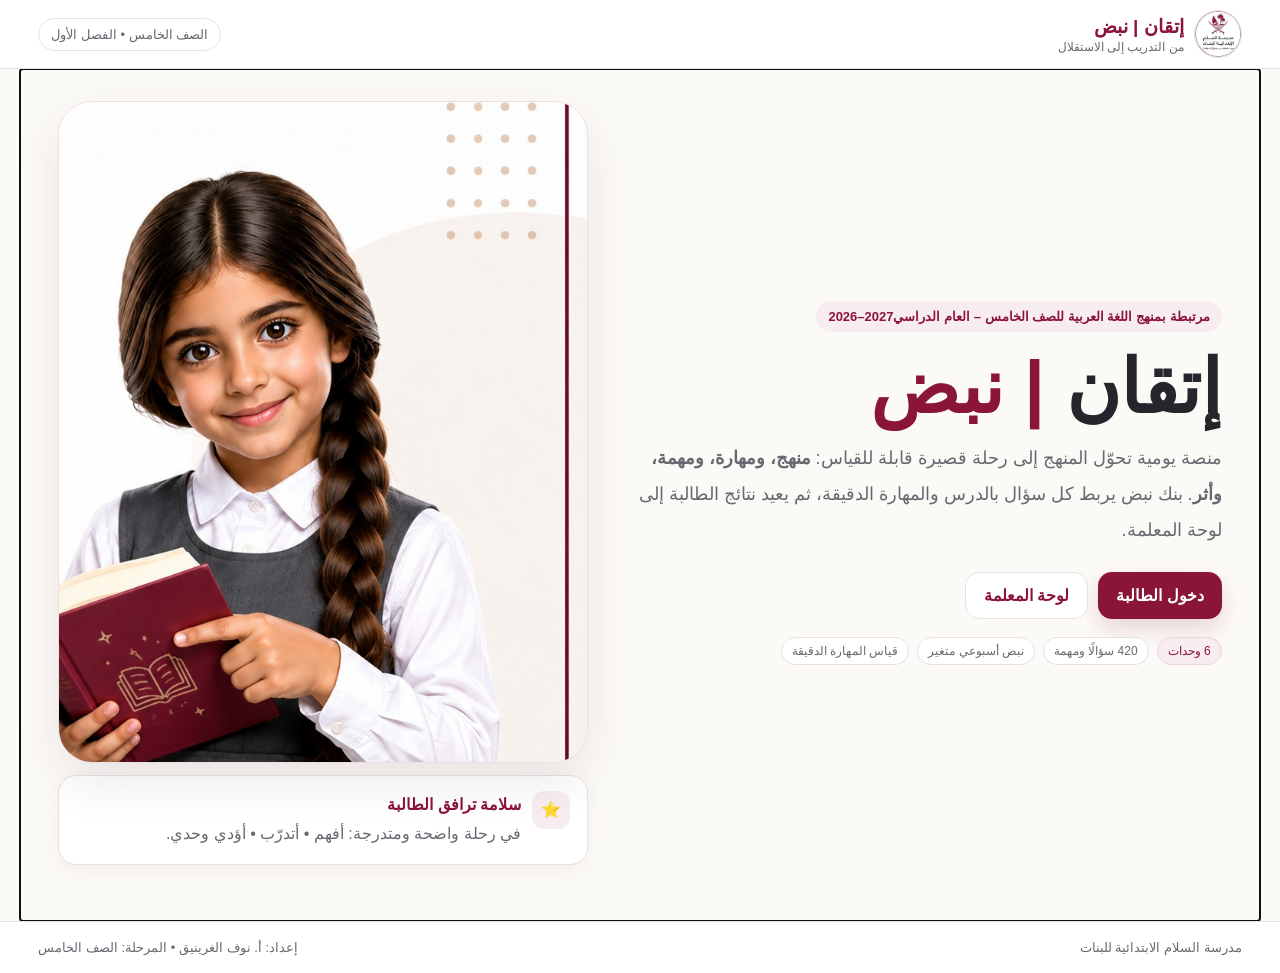
==== index.html @ 164b30f9 "Add files via upload" ====
<!doctype html>
<html lang="ar" dir="rtl">
<head>
  <meta charset="utf-8" />
  <meta name="viewport" content="width=device-width, initial-scale=1" />
  <meta name="theme-color" content="#8b1538" />
  <meta name="description" content="إتقان | نبض — منصة تفاعلية لرفع التحصيل الأكاديمي في اللغة العربية للصف الخامس" />
  <title>إتقان | نبض</title>
  <link rel="stylesheet" href="styles-v7-1.css" />
</head>
<body>
  <div class="app-shell">
    <header class="topbar">
      <button class="brand" id="brandHome" type="button" aria-label="العودة للرئيسية">
        <img src="[data-uri]" alt="شعار مدرسة السلام الابتدائية للبنات" />
        <span><strong>إتقان | نبض</strong><small>من التدريب إلى الاستقلال</small></span>
      </button>
      <div class="top-actions">
        <span class="context" id="contextPill">الصف الخامس • الفصل الأول</span>
        <button class="ghost-btn hidden" id="logoutBtn" type="button">تسجيل الخروج</button>
      </div>
    </header>

    <main id="screenRoot" tabindex="-1"></main>

    <footer class="footer">
      <span>مدرسة السلام الابتدائية للبنات</span>
      <span>إعداد: أ. نوف الغرينيق • المرحلة: الصف الخامس</span>
    </footer>
  </div>
  <div class="toast" id="toast" role="status" aria-live="polite"></div>
  <script src="supabase-v7-1.js"></script>
  <script src="app-v7-1.js"></script>
</body>
</html>
---- styles-v7-1.css ----
:root{
  --maroon:#8b1538;
  --maroon-deep:#6d102d;
  --maroon-soft:#f7edf1;
  --sand:#d9bd93;
  --sand-soft:#faf5ed;
  --cream:#fcfaf7;
  --ink:#25252b;
  --muted:#696871;
  --line:#eadfe2;
  --white:#ffffff;
  --green:#15775a;
  --green-soft:#eaf7f2;
  --amber:#9a6814;
  --amber-soft:#fff5df;
  --red:#ae3948;
  --red-soft:#fff0f2;
  --radius-lg:26px;
  --radius-md:18px;
  --radius-sm:13px;
  --shadow-sm:0 6px 20px rgba(70,34,47,.06);
  --shadow-md:0 18px 48px rgba(70,34,47,.10);
}

*{box-sizing:border-box}
html{scroll-behavior:smooth}
body{margin:0;min-width:320px;font-family:Tahoma,"Segoe UI",Arial,sans-serif;background:var(--cream);color:var(--ink)}
button,input,select,textarea{font:inherit}
button{cursor:pointer}
img{max-width:100%;display:block}
button:focus-visible,input:focus-visible,select:focus-visible,textarea:focus-visible{outline:3px solid rgba(139,21,56,.20);outline-offset:3px}
.hidden{display:none!important}
.muted{color:var(--muted)}

.app-shell{min-height:100vh;display:flex;flex-direction:column}
.topbar{position:sticky;top:0;z-index:30;background:rgba(255,255,255,.96);backdrop-filter:blur(14px);border-bottom:1px solid var(--line);display:flex;align-items:center;justify-content:space-between;gap:16px;padding:10px clamp(14px,3vw,40px)}
.brand{border:0;background:transparent;display:flex;align-items:center;gap:10px;color:var(--ink);text-align:right;padding:0;min-width:0}
.brand img{width:48px;height:48px;border-radius:50%;object-fit:cover;border:1px solid var(--line);flex:none}
.brand span{display:flex;flex-direction:column;gap:2px;min-width:0}
.brand strong{font-size:19px;color:var(--maroon);white-space:nowrap}
.brand small{color:var(--muted);font-size:12px;white-space:normal;overflow-wrap:anywhere}
.top-actions{display:flex;align-items:center;justify-content:flex-end;gap:8px;flex-wrap:wrap;min-width:0}
.context,.pill{border:1px solid var(--line);background:#fff;border-radius:999px;padding:8px 12px;color:var(--muted);font-size:13px;max-width:100%;white-space:normal;text-align:center}

main{width:min(1240px,100%);margin:0 auto;padding:32px clamp(14px,3vw,40px) 56px;flex:1;min-width:0}
.footer{border-top:1px solid var(--line);padding:18px clamp(14px,3vw,40px);display:flex;justify-content:space-between;gap:12px;flex-wrap:wrap;color:var(--muted);font-size:13px;background:#fff}

.btn,.ghost-btn{border:0;border-radius:14px;min-height:44px;padding:11px 18px;font-weight:800;transition:transform .18s ease,background .18s ease,box-shadow .18s ease;white-space:normal;line-height:1.45}
.ghost-btn{background:#f7f4f4;color:var(--maroon)}
.btn.primary{background:var(--maroon);color:#fff;box-shadow:0 10px 22px rgba(139,21,56,.16)}
.btn.primary:hover{background:var(--maroon-deep);transform:translateY(-1px)}
.btn.secondary{background:#fff;color:var(--maroon);border:1px solid var(--line)}
.btn.beige{background:var(--sand-soft);color:#634d39}
.btn.small{min-height:38px;padding:8px 12px;border-radius:11px;font-size:13px}

/* Landing */
.hero{display:grid;grid-template-columns:minmax(0,1.05fr) minmax(360px,.95fr);gap:clamp(22px,4vw,48px);align-items:center}
.hero-copy{min-width:0;padding:24px 0}
.eyebrow{display:inline-flex;max-width:100%;background:var(--maroon-soft);color:var(--maroon);padding:8px 12px;border-radius:999px;font-size:13px;font-weight:800;white-space:normal}
.hero h1{font-size:clamp(46px,6vw,74px);margin:15px 0 12px;line-height:1.1;overflow-wrap:anywhere}
.hero h1 span{color:var(--maroon)}
.hero p{font-size:clamp(16px,1.7vw,18px);line-height:2;color:var(--muted);max-width:720px;margin:0}
.hero-actions{display:flex;gap:10px;flex-wrap:wrap;margin-top:24px}
.hero-media{min-width:0;display:grid;gap:12px}
.mascot-frame{position:relative;min-width:0;background:linear-gradient(155deg,#fff 0%,#f7efe9 100%);border:1px solid var(--line);border-radius:34px;overflow:hidden;box-shadow:var(--shadow-md);aspect-ratio:4/5}
.mascot-frame img{width:100%;height:100%;object-fit:cover;object-position:center top}
.companion-card{background:#fff;border:1px solid var(--line);border-radius:18px;padding:15px 17px;display:flex;align-items:flex-start;gap:11px;box-shadow:var(--shadow-sm);line-height:1.8;color:var(--muted);min-width:0}
.companion-card .companion-icon{width:38px;height:38px;border-radius:12px;display:grid;place-items:center;background:var(--maroon-soft);flex:none}
.companion-card b{color:var(--maroon)}
.tag-row{display:flex;gap:8px;flex-wrap:wrap;min-width:0}
.tag{border:1px solid var(--line);padding:6px 10px;border-radius:999px;font-size:12px;color:var(--muted);background:#fff;white-space:normal;overflow-wrap:anywhere}
.tag.skill{background:var(--maroon-soft);color:var(--maroon);border-color:#edd4dc}

/* Cards / forms */
.login-wrap{max-width:600px;margin:34px auto}
.panel,.card{background:#fff;border:1px solid var(--line);border-radius:var(--radius-lg);padding:clamp(18px,3vw,26px);box-shadow:var(--shadow-sm);min-width:0}
.panel h2{margin:10px 0 8px;line-height:1.5;overflow-wrap:anywhere}
.panel p{color:var(--muted);line-height:1.85;overflow-wrap:anywhere}
.form-grid{display:grid;gap:14px;margin-top:20px}
.field{display:grid;gap:7px;min-width:0}
.field label{font-weight:800;font-size:14px}
.field input,.field select,.field textarea{width:100%;max-width:100%;border:1px solid var(--line);border-radius:13px;padding:12px 13px;background:#fff;color:var(--ink);font-size:16px}
.field textarea{min-height:120px;resize:vertical}
.helper{font-size:12px;color:var(--muted);line-height:1.7}

/* Shared dashboards */
.dashboard{display:grid;gap:20px;min-width:0}
.welcome{background:linear-gradient(135deg,#fff,#f8f0f2);border:1px solid var(--line);border-radius:var(--radius-lg);padding:22px 24px;display:grid;grid-template-columns:minmax(0,1fr) auto;align-items:center;gap:18px;min-width:0}
.welcome>div{min-width:0}
.welcome h1{margin:8px 0;line-height:1.35;font-size:clamp(26px,3vw,38px);overflow-wrap:anywhere}
.welcome p{margin:0;color:var(--muted);line-height:1.8;overflow-wrap:anywhere}
.welcome img{width:108px;height:108px;border-radius:22px;object-fit:cover;object-position:top;border:4px solid #fff;box-shadow:var(--shadow-sm);flex:none}
.stats{display:grid;grid-template-columns:repeat(4,minmax(0,1fr));gap:12px}
.stat{background:#fff;border:1px solid var(--line);border-radius:20px;padding:17px;min-width:0}
.stat .value{font-size:clamp(24px,3vw,30px);font-weight:900;color:var(--maroon);line-height:1.2;overflow-wrap:anywhere}
.stat .label{font-weight:800;margin-top:6px;line-height:1.5}
.stat .micro{color:var(--muted);font-size:12px;margin-top:5px;line-height:1.6}
.student-nav,.teacher-nav{display:flex;gap:8px;overflow-x:auto;overscroll-behavior-inline:contain;scroll-snap-type:x proximity;border-bottom:1px solid var(--line);padding:0 0 10px;scrollbar-width:thin}
.nav-btn{border:0;background:#fff;color:var(--muted);border-radius:12px;padding:10px 14px;font-weight:800;white-space:nowrap;scroll-snap-align:start;flex:none}
.nav-btn.active{background:var(--maroon);color:#fff}
.section-title{display:flex;align-items:flex-end;justify-content:space-between;gap:12px;flex-wrap:wrap;min-width:0}
.section-title>div{min-width:0}
.section-title h2{margin:0 0 4px;line-height:1.5;overflow-wrap:anywhere}
.section-title p{margin:0;color:var(--muted);font-size:14px;line-height:1.7;overflow-wrap:anywhere}
.section-title b{color:var(--maroon)}
.progress-track{height:10px;background:#eee8e9;border-radius:999px;overflow:hidden;min-width:0}
.progress-fill{height:100%;background:linear-gradient(90deg,var(--maroon),#b34263);border-radius:999px;transition:width .35s ease}

/* Student */
.day-strip{display:grid;grid-template-columns:repeat(5,minmax(100px,1fr));gap:8px;margin-top:10px;overflow-x:auto;padding-bottom:4px;scrollbar-width:thin}
.day-btn{border:1px solid var(--line);background:#fff;border-radius:14px;padding:11px 8px;color:var(--muted);font-weight:800;min-height:58px;white-space:nowrap}
.day-btn.active{border-color:var(--maroon);background:var(--maroon-soft);color:var(--maroon)}
.missions{display:grid;grid-template-columns:repeat(3,minmax(0,1fr));gap:14px}
.mission{background:#fff;border:1px solid var(--line);border-radius:22px;padding:18px;display:flex;flex-direction:column;gap:14px;min-width:0}
.mission.done{border-color:#bce6d6;background:linear-gradient(180deg,#fff,var(--green-soft))}
.mission-top{display:flex;align-items:center;justify-content:space-between;gap:10px;min-width:0}
.mission-icon{width:46px;height:46px;border-radius:14px;background:var(--sand-soft);display:grid;place-items:center;font-size:24px;flex:none}
.points{font-weight:900;color:var(--maroon);min-width:0;overflow-wrap:anywhere}
.mission h3{margin:0;line-height:1.5;overflow-wrap:anywhere}
.mission p{margin:6px 0 0;color:var(--muted);font-size:13px;line-height:1.7;overflow-wrap:anywhere}
.mission .btn{margin-top:auto;width:100%}
.grid-2{display:grid;grid-template-columns:repeat(2,minmax(0,1fr));gap:14px;min-width:0}
.curriculum-list{display:grid;gap:10px;min-width:0}
.curriculum-item,.curriculum-row{display:flex;align-items:center;gap:12px;padding:14px;border:1px solid var(--line);border-radius:16px;background:#fff;min-width:0}
.curriculum-item .num,.step-num{width:34px;height:34px;border-radius:50%;display:grid;place-items:center;background:var(--maroon-soft);color:var(--maroon);font-weight:900;flex:none}
.curriculum-item p,.curriculum-row p{margin:4px 0 0;color:var(--muted);font-size:12px;line-height:1.6;overflow-wrap:anywhere}
.unit-card{background:#fff;border:1px solid var(--line);border-radius:22px;padding:20px;display:grid;gap:12px;min-width:0}
.unit-card.active{border-color:#d7a9b8;box-shadow:0 10px 28px rgba(139,21,56,.07)}
.unit-head{display:flex;align-items:flex-start;justify-content:space-between;gap:12px;min-width:0}
.unit-head>div{min-width:0}.unit-head h3{margin:0;line-height:1.5;overflow-wrap:anywhere}.unit-head small{color:var(--muted)}
.component-list{display:flex;gap:7px;flex-wrap:wrap;min-width:0}
.component{font-size:12px;background:#f8f7f6;border-radius:10px;padding:7px 9px;color:#555;max-width:100%;overflow-wrap:anywhere}
.status{display:inline-flex;align-items:center;gap:5px;padding:6px 9px;border-radius:999px;font-size:12px;font-weight:800;white-space:normal;text-align:center;line-height:1.4}
.status.green{background:var(--green-soft);color:var(--green)}
.status.yellow{background:var(--amber-soft);color:var(--amber)}
.status.red{background:var(--red-soft);color:var(--red)}

/* Tasks */
.task-wrap{max-width:840px;margin:0 auto;min-width:0}
.task-card{background:#fff;border:1px solid var(--line);border-radius:26px;padding:clamp(18px,3vw,28px);box-shadow:var(--shadow-md);min-width:0}
.task-meta{display:flex;gap:8px;flex-wrap:wrap;margin-bottom:16px;min-width:0}
.passage{background:#fbf7f1;border-right:4px solid var(--sand);padding:18px;border-radius:14px;line-height:2;font-size:clamp(16px,2vw,18px);margin:16px 0;overflow-wrap:anywhere}
.task-card h2{line-height:1.7;overflow-wrap:anywhere}
.choices{display:grid;gap:10px;margin:18px 0}
.choice{border:1px solid var(--line);background:#fff;text-align:right;border-radius:14px;padding:13px 15px;min-height:48px;line-height:1.7;white-space:normal;overflow-wrap:anywhere}
.choice:hover{border-color:#cda3b0;background:#fffafb}
.choice.wrong{animation:shake .35s}
.feedback{border-radius:14px;padding:14px 16px;line-height:1.8;margin-top:12px;overflow-wrap:anywhere}
.feedback.success{background:var(--green-soft);color:#146f52}.feedback.warning{background:var(--amber-soft);color:#895c0d}.score-pop{font-weight:900;color:var(--maroon)}

/* Teacher */
.teacher-grid{display:grid;grid-template-columns:repeat(4,minmax(0,1fr));gap:12px}
.data-card{background:#fff;border:1px solid var(--line);border-radius:18px;padding:18px;min-width:0}
.data-card b{font-size:28px;color:var(--maroon);display:block;overflow-wrap:anywhere}.data-card small{color:var(--muted);line-height:1.6}
.insight-card{background:linear-gradient(135deg,#fff9f4,#fff);border:1px solid #eddfd1;border-radius:20px;padding:20px;line-height:1.9;min-width:0;overflow-wrap:anywhere}
.student-board{background:#fff;border:1px solid var(--line);border-radius:22px;min-width:0}
.student-board-head,.student-record{display:grid;grid-template-columns:minmax(130px,1.2fr) minmax(80px,.7fr) minmax(80px,.7fr) minmax(160px,1.25fr) minmax(120px,.9fr);gap:12px;align-items:center;padding:14px 16px;min-width:0}
.student-board-head{background:#faf8f7;color:var(--muted);font-size:13px;font-weight:800;border-bottom:1px solid var(--line)}
.student-record{border-bottom:1px solid #f0ebed}
.student-record:last-child{border-bottom:0}
.student-record>div{min-width:0;overflow-wrap:anywhere}
.student-name{font-weight:900;color:var(--ink)}
.mastery-cell{display:grid;grid-template-columns:minmax(80px,1fr) auto;gap:8px;align-items:center;min-width:0}
.mastery-cell b{color:var(--maroon);font-size:13px}
.skill-bars{display:grid;gap:12px;min-width:0}
.skill-row{display:grid;grid-template-columns:minmax(120px,160px) minmax(100px,1fr) 48px;gap:10px;align-items:center;min-width:0}
.skill-row strong{overflow-wrap:anywhere}
.interventions{display:grid;grid-template-columns:repeat(3,minmax(0,1fr));gap:12px}
.intervention{border:1px solid var(--line);border-radius:18px;padding:18px;min-width:0;background:#fff}
.intervention h3{margin-top:0;line-height:1.5}.intervention.red{border-color:#f2cbd1}.intervention.yellow{border-color:#f1ddb4}.intervention.green{border-color:#c9e8dd}
.names{display:flex;gap:7px;flex-wrap:wrap}.name-chip{background:#f7f4f4;border-radius:999px;padding:6px 9px;font-size:12px}

.toast{position:fixed;left:50%;bottom:24px;transform:translate(-50%,20px);opacity:0;pointer-events:none;background:#2f2630;color:#fff;padding:12px 18px;border-radius:14px;box-shadow:var(--shadow-md);transition:.2s;z-index:50;max-width:min(92vw,520px);text-align:center;line-height:1.6}
.toast.show{opacity:1;transform:translate(-50%,0)}

@keyframes shake{25%{transform:translateX(5px)}50%{transform:translateX(-5px)}75%{transform:translateX(3px)}}

@media (max-width:980px){
  .hero{grid-template-columns:1fr;gap:22px}.hero-media{max-width:620px;width:100%;margin-inline:auto}.mascot-frame{aspect-ratio:16/11}
  .stats,.teacher-grid{grid-template-columns:repeat(2,minmax(0,1fr))}
  .missions{grid-template-columns:repeat(2,minmax(0,1fr))}
  .interventions{grid-template-columns:1fr}
}

@media (max-width:720px){
  main{padding-top:22px;padding-bottom:42px}
  .topbar{align-items:flex-start}.brand img{width:42px;height:42px}.brand strong{font-size:17px}.brand small{display:none}.context{display:none}
  .welcome{grid-template-columns:1fr auto;padding:18px}.welcome img{width:82px;height:82px;border-radius:18px}.welcome h1{font-size:27px}
  .stats,.teacher-grid,.grid-2{grid-template-columns:1fr 1fr}
  .missions{grid-template-columns:1fr}
  .skill-row{grid-template-columns:1fr auto}.skill-row .progress-track{grid-column:1 / -1;grid-row:2}
  .student-board{background:transparent;border:0;border-radius:0;display:grid;gap:10px;overflow:visible}
  .student-board-head{display:none}
  .student-record{background:#fff;border:1px solid var(--line);border-radius:18px;padding:16px;grid-template-columns:1fr 1fr;gap:12px;box-shadow:var(--shadow-sm)}
  .student-record>div::before{content:attr(data-label);display:block;color:var(--muted);font-size:11px;font-weight:700;margin-bottom:4px}
  .student-record .student-name{grid-column:1 / -1;font-size:18px;padding-bottom:4px;border-bottom:1px solid #f2edef}
  .student-record .student-name::before{display:none}
  .student-record .mastery-cell{display:block}.student-record .mastery-cell .progress-track{margin-top:7px}.student-record .mastery-cell b{display:block;margin-top:6px}
}

@media (max-width:520px){
  .topbar{gap:8px;padding-inline:12px}.top-actions{gap:6px}.ghost-btn{padding:9px 11px;min-height:40px;font-size:13px}
  main{padding-inline:12px}
  .hero-copy{padding-top:8px}.hero h1{font-size:44px}.hero p{font-size:16px;line-height:1.9}.hero-actions .btn{width:100%}.mascot-frame{aspect-ratio:4/5;border-radius:26px}
  .companion-card{padding:13px 14px}
  .welcome{grid-template-columns:1fr;padding:17px}.welcome img{width:76px;height:76px;order:-1}.welcome h1{font-size:25px}
  .stats,.teacher-grid,.grid-2{grid-template-columns:1fr}.stat{padding:15px}.stat .value{font-size:26px}
  .panel{border-radius:20px}.unit-head{flex-direction:column}.unit-head .status{align-self:flex-start}
  .student-record{grid-template-columns:1fr}.student-record .student-name{grid-column:1}.student-record>div{padding-bottom:5px}
  .section-title{align-items:flex-start}.task-card{border-radius:20px}
  .day-strip{grid-template-columns:repeat(5,96px)}
}

@media (prefers-reduced-motion:reduce){html{scroll-behavior:auto}*,*::before,*::after{animation-duration:.001ms!important;animation-iteration-count:1!important;transition-duration:.001ms!important}}



/* V4 — سلامة اللغة العربية ووضوح النص */
:where(h1,h2,h3,p,span,small,strong,b,label,button,a,div,li){
  word-break:normal;
  overflow-wrap:break-word;
}
[dir="rtl"]{text-align:start;}
.hero-copy,.companion-card,.panel,.card,.welcome,.stat,.mission,.unit-card,.task-card,.data-card,.insight-card,.student-record,.intervention{height:auto;max-height:none;}
.mascot-frame{overflow:hidden;} /* يحتوي صورة فقط */
.mascot-frame img{object-fit:cover;object-position:center 8%;}
.welcome img{object-fit:cover;object-position:center 10%;}
.student-board{overflow:visible;}
@media (max-width:720px){.mascot-frame img{object-position:center 8%;}}


/* V4.2 — تثبيت عرض الأرقام المختلطة مع النص العربي */
.num-ltr{direction:ltr;unicode-bidi:isolate;display:inline-block;}
@media (max-width:420px){
  .topbar{padding-block:8px;}
  .brand strong{font-size:16px;}
  .footer{font-size:12px;line-height:1.8;}
  .eyebrow{line-height:1.7;}
}
.num-ltr{flex:none;white-space:nowrap;}


/* V5 — خريطة منهج متسلسلة وتصميم مهمة ذكي */
.unit-switcher{display:grid;grid-template-columns:repeat(6,minmax(0,1fr));gap:8px;min-width:0}.unit-switch{border:1px solid var(--line);background:#fff;border-radius:16px;padding:12px 10px;color:var(--muted);display:grid;gap:3px;min-width:0;line-height:1.5}.unit-switch b{color:inherit;overflow-wrap:anywhere}.unit-switch small{font-size:11px;color:inherit}.unit-switch.active{background:var(--maroon);color:#fff;border-color:var(--maroon)}.unit-switcher.compact .unit-switch{padding:10px 8px;font-weight:800}.curriculum-focus{background:#fff;border:1px solid var(--line);border-radius:24px;padding:clamp(18px,3vw,26px);display:grid;gap:18px;min-width:0}.curriculum-focus-head h2{margin:8px 0 4px}.curriculum-focus-head p{margin:0;color:var(--muted)}.outcome-box{background:var(--sand-soft);border:1px solid #eee1cf;border-radius:18px;padding:16px 18px;line-height:1.8;min-width:0}.outcome-box ul{margin:8px 0 0;padding-inline-start:22px}.outcome-box li{margin:4px 0}.lesson-grid{display:grid;grid-template-columns:repeat(2,minmax(0,1fr));gap:12px;min-width:0}.lesson-card{border:1px solid var(--line);border-radius:18px;padding:16px;display:flex;gap:12px;align-items:flex-start;background:#fff;min-width:0}.lesson-order{width:34px;height:34px;border-radius:50%;display:grid;place-items:center;background:var(--maroon-soft);color:var(--maroon);font-weight:900;flex:none}.lesson-copy{min-width:0}.lesson-copy h3{margin:4px 0 2px;line-height:1.5}.lesson-copy p{margin:0 0 10px;color:var(--muted);font-size:12px}.lesson-type{font-size:12px;color:var(--maroon);font-weight:800}.skill-map-list{display:grid;gap:12px}.skill-map-lesson{background:#fff;border:1px solid var(--line);border-radius:20px;padding:18px;display:grid;grid-template-columns:minmax(180px,.7fr) minmax(0,1.3fr);gap:16px;min-width:0}.skill-map-title span{color:var(--maroon);font-size:12px;font-weight:800}.skill-map-title h3{margin:5px 0;line-height:1.5}.skill-map-title small{color:var(--muted)}.skill-map-groups{display:grid;gap:10px}.skill-map-group{border-right:3px solid #ead5dc;padding-inline-start:12px}.skill-map-group b{display:block;margin-bottom:7px}.subskill-list{display:flex;gap:7px;flex-wrap:wrap}.subskill-list span{background:#f8f6f5;border:1px solid #eee7e9;border-radius:999px;padding:6px 9px;font-size:12px;color:#5f5d63}.builder-layout{display:grid;grid-template-columns:minmax(0,1.25fr) minmax(280px,.75fr);gap:16px;align-items:start}.builder-grid{display:grid;grid-template-columns:repeat(2,minmax(0,1fr));gap:12px}.guide-box{background:var(--sand-soft);border:1px solid #eee0cd;border-radius:16px;padding:14px 16px}.guide-box b{color:var(--maroon)}.guide-box p{margin:6px 0 0;color:#5d5148;line-height:1.8}.builder-summary{position:sticky;top:92px}.builder-link{display:grid;gap:9px;margin-top:12px}.builder-link>div{border-bottom:1px solid #f0eaec;padding-bottom:8px;display:grid;gap:2px}.builder-link small{color:var(--muted);font-size:11px}.builder-link b{line-height:1.5}.builder-link span{color:var(--muted);font-size:12px}.builder-link code{direction:ltr;unicode-bidi:isolate;background:#f6f3f4;border:1px solid var(--line);padding:8px 10px;border-radius:10px;overflow-wrap:anywhere;font-family:Consolas,monospace;font-size:11px}.divider{height:1px;background:var(--line);margin:18px 0}@media(max-width:980px){.unit-switcher{grid-template-columns:repeat(3,minmax(0,1fr))}.builder-layout{grid-template-columns:1fr}.builder-summary{position:static}.skill-map-lesson{grid-template-columns:1fr}.lesson-grid{grid-template-columns:1fr 1fr}}@media(max-width:720px){.unit-switcher{display:flex;overflow-x:auto;padding-bottom:4px}.unit-switch{min-width:145px;flex:none}.lesson-grid,.builder-grid{grid-template-columns:1fr}}@media(max-width:520px){.unit-switcher.compact .unit-switch{min-width:128px}.curriculum-focus{padding:16px}.skill-map-lesson{padding:15px}.builder-layout .panel{padding:16px}}


/* V6 — النشر والتوجيه وبنك نبض */
.assigned-block{display:grid;gap:12px;padding:18px;border:1px solid #e5cbd4;background:linear-gradient(135deg,#fff,#fbf3f6);border-radius:22px}
.publish-box{border:1px solid #e8d8c5;background:var(--sand-soft);border-radius:20px;padding:18px;display:grid;gap:14px}
.publish-box h3{margin:8px 0 0}.builder-actions{display:flex;gap:10px;flex-wrap:wrap}.builder-actions .btn{flex:1 1 190px}
.response-fields{display:grid;gap:12px}.bank-filters{display:grid;grid-template-columns:repeat(3,minmax(0,1fr));gap:12px;background:#fff;border:1px solid var(--line);border-radius:20px;padding:16px}
.bank-summary{color:var(--muted);font-size:13px}.bank-grid{display:grid;grid-template-columns:repeat(2,minmax(0,1fr));gap:12px}.bank-card{background:#fff;border:1px solid var(--line);border-radius:20px;padding:18px;display:grid;gap:12px;min-width:0}.bank-card h3{margin:0;line-height:1.5}.bank-card p{margin:0;color:var(--muted);line-height:1.8}.bank-card-head{display:flex;justify-content:space-between;gap:8px;flex-wrap:wrap}.bank-passage{background:#faf8f6;border-right:4px solid var(--sand);border-radius:12px;padding:12px 14px;line-height:1.9;color:#504d52}.bank-card .btn{justify-self:start}.teacher-led-note{background:var(--amber-soft);border:1px solid #ecd6a3;border-radius:14px;padding:12px 14px;color:#745015;line-height:1.8;margin-bottom:12px}
@media(max-width:860px){.bank-filters{grid-template-columns:1fr 1fr}.bank-grid{grid-template-columns:1fr}.bank-filters .field:last-child{grid-column:1/-1}}
@media(max-width:520px){.bank-filters{grid-template-columns:1fr}.bank-filters .field:last-child{grid-column:auto}.publish-box{padding:14px}.builder-actions .btn{flex-basis:100%}.assigned-block{padding:14px}}

/* V6.1 */
.bank-summary{display:flex;align-items:center;justify-content:space-between;gap:12px;flex-wrap:wrap}


/* V6.2 — بنك نبض: عرض جميع الأسئلة */
.bank-toolbar{display:grid;grid-template-columns:minmax(0,1fr) auto;gap:12px;align-items:end;margin:14px 0}
.bank-search input{min-height:48px}
.bank-filters.expanded{grid-template-columns:repeat(5,minmax(0,1fr))}
.bank-summary-actions{display:flex;gap:8px;flex-wrap:wrap}
.bank-id{direction:ltr;unicode-bidi:isolate;font-size:10px;color:#999;background:#f7f4f5;border:1px solid var(--line);padding:5px 8px;border-radius:999px}
.bank-sequence{display:flex;gap:7px;align-items:center;flex-wrap:wrap;color:var(--muted);font-size:12px;line-height:1.7}
.bank-sequence b{color:var(--maroon)}
.bank-question{background:#fff;border:1px solid #eee7e9;border-radius:14px;padding:12px 14px}
.bank-question p{margin:6px 0 0;color:#2f2d31}
.bank-details{display:grid;gap:10px;border-top:1px dashed var(--line);padding-top:12px}
.bank-answer,.bank-criterion,.bank-origin{background:#faf8f7;border-radius:12px;padding:12px 14px;line-height:1.8}
.bank-answer ol{margin:8px 0 0;padding-inline-start:24px}
.bank-answer li{margin:5px 0}
.correct-choice{font-weight:800;color:#176b55}
.answer-mark{font-size:11px;background:#e7f5ef;color:#176b55;border-radius:999px;padding:3px 7px;margin-inline-start:5px;white-space:nowrap}
.bank-actions{display:flex;gap:8px;flex-wrap:wrap}
.bank-pagination{display:flex;justify-content:center;align-items:center;gap:8px;flex-wrap:wrap;margin:18px 0 4px;padding:12px;background:#fff;border:1px solid var(--line);border-radius:18px}
.bank-pagination span{color:var(--muted);padding:0 8px}
.empty-state{background:#fff;border:1px dashed var(--line);border-radius:20px;padding:28px;text-align:center;color:var(--muted)}
.empty-state h3{color:var(--text);margin-top:0}
@media(max-width:1100px){.bank-filters.expanded{grid-template-columns:repeat(3,minmax(0,1fr))}}
@media(max-width:720px){.bank-toolbar{grid-template-columns:1fr}.bank-toolbar .btn{width:100%}.bank-filters.expanded{grid-template-columns:1fr 1fr}}
@media(max-width:520px){.bank-filters.expanded{grid-template-columns:1fr}.bank-actions .btn,.bank-summary-actions .btn{flex:1 1 100%}.bank-pagination .btn{flex:1 1 40%}}

/* V7 — نبض الأسبوع */
.week-grid{display:grid;grid-template-columns:repeat(5,minmax(0,1fr));gap:14px;margin:18px 0 26px}.week-day-card{border:1px solid #eadde1;border-radius:22px;padding:18px;background:#fff;display:flex;flex-direction:column;gap:12px;min-height:235px}.week-day-card.active{box-shadow:0 0 0 2px rgba(151,18,61,.12);border-color:#97123d}.week-day-head{display:flex;align-items:center;justify-content:space-between;gap:10px}.week-day-head span{font-weight:800;color:#97123d}.week-day-head small{background:#f6eef1;padding:6px 9px;border-radius:999px}.week-day-card h3{margin:0;font-size:1.05rem}.week-day-card p{margin:0;color:#68656d;line-height:1.7}.week-day-card .btn{margin-top:auto}.week-note{background:#fbf6ed;border:1px solid #ead9bd;border-radius:18px;padding:16px 18px;line-height:1.8}.week-note p{margin:.35rem 0 0}.week-planner-controls{margin-bottom:18px}.teacher-week .helper{display:block;line-height:1.65;color:#777}.server-badge{display:inline-flex;align-items:center;gap:6px;background:#edf8f3;color:#23735c;padding:7px 11px;border-radius:999px;font-weight:700}
@media(max-width:1100px){.week-grid{grid-template-columns:repeat(2,minmax(0,1fr))}}
@media(max-width:650px){.week-grid{grid-template-columns:1fr}.week-day-card{min-height:0}}
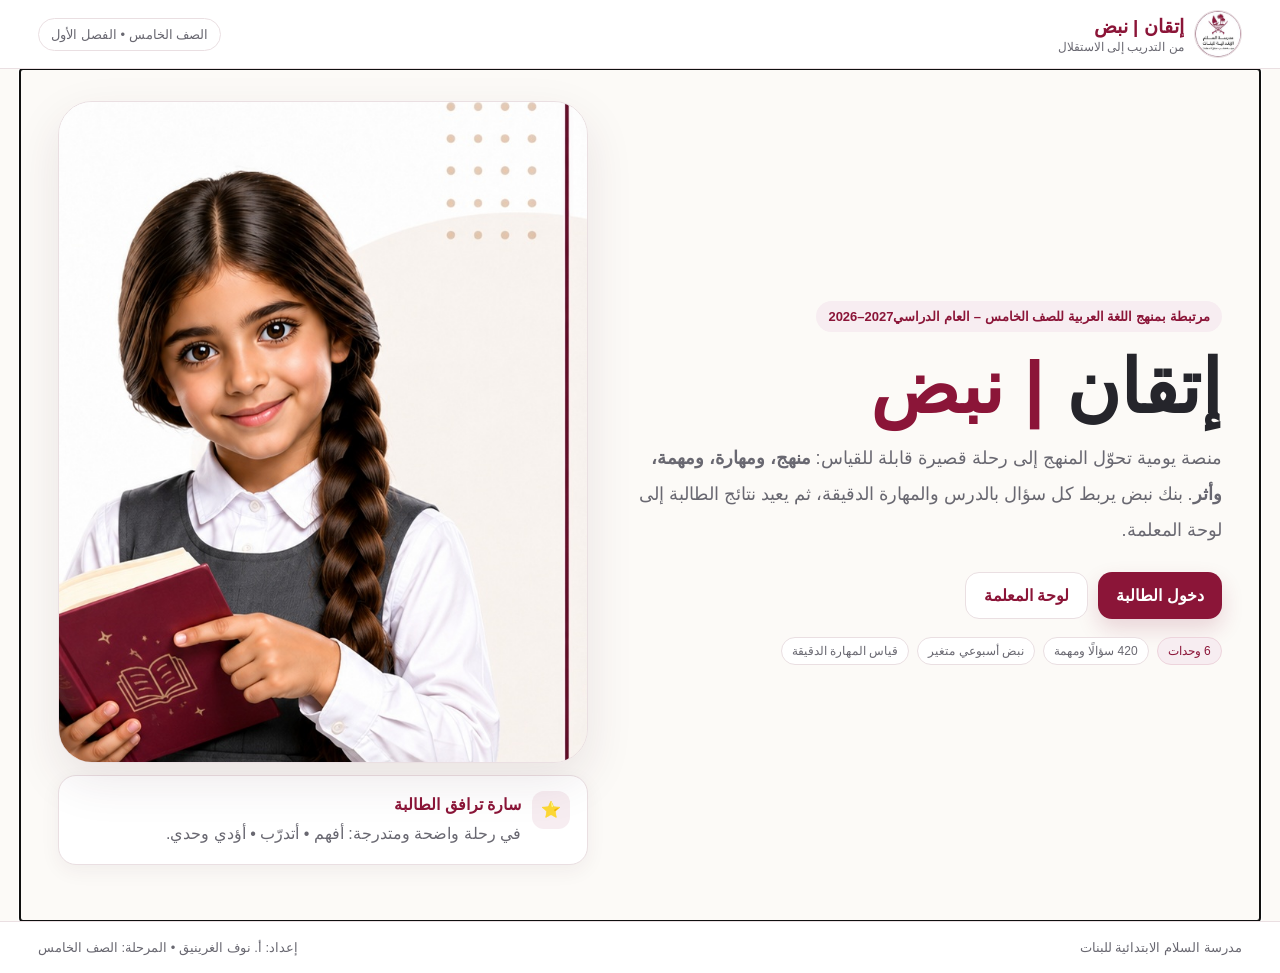
==== commit abe80f3a: "Add files via upload" ====
--- a/index.html
+++ b/index.html
@@ -6,7 +6,7 @@
   <meta name="theme-color" content="#8b1538" />
   <meta name="description" content="إتقان | نبض — منصة تفاعلية لرفع التحصيل الأكاديمي في اللغة العربية للصف الخامس" />
   <title>إتقان | نبض</title>
-  <link rel="stylesheet" href="styles-v7-1.css" />
+  <link rel="stylesheet" href="styles-v7-4.css" />
 </head>
 <body>
   <div class="app-shell">
@@ -29,7 +29,7 @@
     </footer>
   </div>
   <div class="toast" id="toast" role="status" aria-live="polite"></div>
-  <script src="supabase-v7-1.js"></script>
-  <script src="app-v7-1.js"></script>
+  <script src="supabase-v7-4.js"></script>
+  <script src="app-v7-4.js"></script>
 </body>
 </html>
--- a/styles-v7-4.css
+++ b/styles-v7-4.css
@@ -0,0 +1,296 @@
+:root{
+  --maroon:#8b1538;
+  --maroon-deep:#6d102d;
+  --maroon-soft:#f7edf1;
+  --sand:#d9bd93;
+  --sand-soft:#faf5ed;
+  --cream:#fcfaf7;
+  --ink:#25252b;
+  --muted:#696871;
+  --line:#eadfe2;
+  --white:#ffffff;
+  --green:#15775a;
+  --green-soft:#eaf7f2;
+  --amber:#9a6814;
+  --amber-soft:#fff5df;
+  --red:#ae3948;
+  --red-soft:#fff0f2;
+  --radius-lg:26px;
+  --radius-md:18px;
+  --radius-sm:13px;
+  --shadow-sm:0 6px 20px rgba(70,34,47,.06);
+  --shadow-md:0 18px 48px rgba(70,34,47,.10);
+}
+
+*{box-sizing:border-box}
+html{scroll-behavior:smooth}
+body{margin:0;min-width:320px;font-family:Tahoma,"Segoe UI",Arial,sans-serif;background:var(--cream);color:var(--ink)}
+button,input,select,textarea{font:inherit}
+button{cursor:pointer}
+img{max-width:100%;display:block}
+button:focus-visible,input:focus-visible,select:focus-visible,textarea:focus-visible{outline:3px solid rgba(139,21,56,.20);outline-offset:3px}
+.hidden{display:none!important}
+.muted{color:var(--muted)}
+
+.app-shell{min-height:100vh;display:flex;flex-direction:column}
+.topbar{position:sticky;top:0;z-index:30;background:rgba(255,255,255,.96);backdrop-filter:blur(14px);border-bottom:1px solid var(--line);display:flex;align-items:center;justify-content:space-between;gap:16px;padding:10px clamp(14px,3vw,40px)}
+.brand{border:0;background:transparent;display:flex;align-items:center;gap:10px;color:var(--ink);text-align:right;padding:0;min-width:0}
+.brand img{width:48px;height:48px;border-radius:50%;object-fit:cover;border:1px solid var(--line);flex:none}
+.brand span{display:flex;flex-direction:column;gap:2px;min-width:0}
+.brand strong{font-size:19px;color:var(--maroon);white-space:nowrap}
+.brand small{color:var(--muted);font-size:12px;white-space:normal;overflow-wrap:anywhere}
+.top-actions{display:flex;align-items:center;justify-content:flex-end;gap:8px;flex-wrap:wrap;min-width:0}
+.context,.pill{border:1px solid var(--line);background:#fff;border-radius:999px;padding:8px 12px;color:var(--muted);font-size:13px;max-width:100%;white-space:normal;text-align:center}
+
+main{width:min(1240px,100%);margin:0 auto;padding:32px clamp(14px,3vw,40px) 56px;flex:1;min-width:0}
+.footer{border-top:1px solid var(--line);padding:18px clamp(14px,3vw,40px);display:flex;justify-content:space-between;gap:12px;flex-wrap:wrap;color:var(--muted);font-size:13px;background:#fff}
+
+.btn,.ghost-btn{border:0;border-radius:14px;min-height:44px;padding:11px 18px;font-weight:800;transition:transform .18s ease,background .18s ease,box-shadow .18s ease;white-space:normal;line-height:1.45}
+.ghost-btn{background:#f7f4f4;color:var(--maroon)}
+.btn.primary{background:var(--maroon);color:#fff;box-shadow:0 10px 22px rgba(139,21,56,.16)}
+.btn.primary:hover{background:var(--maroon-deep);transform:translateY(-1px)}
+.btn.secondary{background:#fff;color:var(--maroon);border:1px solid var(--line)}
+.btn.beige{background:var(--sand-soft);color:#634d39}
+.btn.small{min-height:38px;padding:8px 12px;border-radius:11px;font-size:13px}
+
+/* Landing */
+.hero{display:grid;grid-template-columns:minmax(0,1.05fr) minmax(360px,.95fr);gap:clamp(22px,4vw,48px);align-items:center}
+.hero-copy{min-width:0;padding:24px 0}
+.eyebrow{display:inline-flex;max-width:100%;background:var(--maroon-soft);color:var(--maroon);padding:8px 12px;border-radius:999px;font-size:13px;font-weight:800;white-space:normal}
+.hero h1{font-size:clamp(46px,6vw,74px);margin:15px 0 12px;line-height:1.1;overflow-wrap:anywhere}
+.hero h1 span{color:var(--maroon)}
+.hero p{font-size:clamp(16px,1.7vw,18px);line-height:2;color:var(--muted);max-width:720px;margin:0}
+.hero-actions{display:flex;gap:10px;flex-wrap:wrap;margin-top:24px}
+.hero-media{min-width:0;display:grid;gap:12px}
+.mascot-frame{position:relative;min-width:0;background:linear-gradient(155deg,#fff 0%,#f7efe9 100%);border:1px solid var(--line);border-radius:34px;overflow:hidden;box-shadow:var(--shadow-md);aspect-ratio:4/5}
+.mascot-frame img{width:100%;height:100%;object-fit:cover;object-position:center top}
+.companion-card{background:#fff;border:1px solid var(--line);border-radius:18px;padding:15px 17px;display:flex;align-items:flex-start;gap:11px;box-shadow:var(--shadow-sm);line-height:1.8;color:var(--muted);min-width:0}
+.companion-card .companion-icon{width:38px;height:38px;border-radius:12px;display:grid;place-items:center;background:var(--maroon-soft);flex:none}
+.companion-card b{color:var(--maroon)}
+.tag-row{display:flex;gap:8px;flex-wrap:wrap;min-width:0}
+.tag{border:1px solid var(--line);padding:6px 10px;border-radius:999px;font-size:12px;color:var(--muted);background:#fff;white-space:normal;overflow-wrap:anywhere}
+.tag.skill{background:var(--maroon-soft);color:var(--maroon);border-color:#edd4dc}
+
+/* Cards / forms */
+.login-wrap{max-width:600px;margin:34px auto}
+.panel,.card{background:#fff;border:1px solid var(--line);border-radius:var(--radius-lg);padding:clamp(18px,3vw,26px);box-shadow:var(--shadow-sm);min-width:0}
+.panel h2{margin:10px 0 8px;line-height:1.5;overflow-wrap:anywhere}
+.panel p{color:var(--muted);line-height:1.85;overflow-wrap:anywhere}
+.form-grid{display:grid;gap:14px;margin-top:20px}
+.field{display:grid;gap:7px;min-width:0}
+.field label{font-weight:800;font-size:14px}
+.field input,.field select,.field textarea{width:100%;max-width:100%;border:1px solid var(--line);border-radius:13px;padding:12px 13px;background:#fff;color:var(--ink);font-size:16px}
+.field textarea{min-height:120px;resize:vertical}
+.helper{font-size:12px;color:var(--muted);line-height:1.7}
+
+/* Shared dashboards */
+.dashboard{display:grid;gap:20px;min-width:0}
+.welcome{background:linear-gradient(135deg,#fff,#f8f0f2);border:1px solid var(--line);border-radius:var(--radius-lg);padding:22px 24px;display:grid;grid-template-columns:minmax(0,1fr) auto;align-items:center;gap:18px;min-width:0}
+.welcome>div{min-width:0}
+.welcome h1{margin:8px 0;line-height:1.35;font-size:clamp(26px,3vw,38px);overflow-wrap:anywhere}
+.welcome p{margin:0;color:var(--muted);line-height:1.8;overflow-wrap:anywhere}
+.welcome img{width:108px;height:108px;border-radius:22px;object-fit:cover;object-position:top;border:4px solid #fff;box-shadow:var(--shadow-sm);flex:none}
+.stats{display:grid;grid-template-columns:repeat(4,minmax(0,1fr));gap:12px}
+.stat{background:#fff;border:1px solid var(--line);border-radius:20px;padding:17px;min-width:0}
+.stat .value{font-size:clamp(24px,3vw,30px);font-weight:900;color:var(--maroon);line-height:1.2;overflow-wrap:anywhere}
+.stat .label{font-weight:800;margin-top:6px;line-height:1.5}
+.stat .micro{color:var(--muted);font-size:12px;margin-top:5px;line-height:1.6}
+.student-nav,.teacher-nav{display:flex;gap:8px;overflow-x:auto;overscroll-behavior-inline:contain;scroll-snap-type:x proximity;border-bottom:1px solid var(--line);padding:0 0 10px;scrollbar-width:thin}
+.nav-btn{border:0;background:#fff;color:var(--muted);border-radius:12px;padding:10px 14px;font-weight:800;white-space:nowrap;scroll-snap-align:start;flex:none}
+.nav-btn.active{background:var(--maroon);color:#fff}
+.section-title{display:flex;align-items:flex-end;justify-content:space-between;gap:12px;flex-wrap:wrap;min-width:0}
+.section-title>div{min-width:0}
+.section-title h2{margin:0 0 4px;line-height:1.5;overflow-wrap:anywhere}
+.section-title p{margin:0;color:var(--muted);font-size:14px;line-height:1.7;overflow-wrap:anywhere}
+.section-title b{color:var(--maroon)}
+.progress-track{height:10px;background:#eee8e9;border-radius:999px;overflow:hidden;min-width:0}
+.progress-fill{height:100%;background:linear-gradient(90deg,var(--maroon),#b34263);border-radius:999px;transition:width .35s ease}
+
+/* Student */
+.day-strip{display:grid;grid-template-columns:repeat(5,minmax(100px,1fr));gap:8px;margin-top:10px;overflow-x:auto;padding-bottom:4px;scrollbar-width:thin}
+.day-btn{border:1px solid var(--line);background:#fff;border-radius:14px;padding:11px 8px;color:var(--muted);font-weight:800;min-height:58px;white-space:nowrap}
+.day-btn.active{border-color:var(--maroon);background:var(--maroon-soft);color:var(--maroon)}
+.missions{display:grid;grid-template-columns:repeat(3,minmax(0,1fr));gap:14px}
+.mission{background:#fff;border:1px solid var(--line);border-radius:22px;padding:18px;display:flex;flex-direction:column;gap:14px;min-width:0}
+.mission.done{border-color:#bce6d6;background:linear-gradient(180deg,#fff,var(--green-soft))}
+.mission-top{display:flex;align-items:center;justify-content:space-between;gap:10px;min-width:0}
+.mission-icon{width:46px;height:46px;border-radius:14px;background:var(--sand-soft);display:grid;place-items:center;font-size:24px;flex:none}
+.points{font-weight:900;color:var(--maroon);min-width:0;overflow-wrap:anywhere}
+.mission h3{margin:0;line-height:1.5;overflow-wrap:anywhere}
+.mission p{margin:6px 0 0;color:var(--muted);font-size:13px;line-height:1.7;overflow-wrap:anywhere}
+.mission .btn{margin-top:auto;width:100%}
+.grid-2{display:grid;grid-template-columns:repeat(2,minmax(0,1fr));gap:14px;min-width:0}
+.curriculum-list{display:grid;gap:10px;min-width:0}
+.curriculum-item,.curriculum-row{display:flex;align-items:center;gap:12px;padding:14px;border:1px solid var(--line);border-radius:16px;background:#fff;min-width:0}
+.curriculum-item .num,.step-num{width:34px;height:34px;border-radius:50%;display:grid;place-items:center;background:var(--maroon-soft);color:var(--maroon);font-weight:900;flex:none}
+.curriculum-item p,.curriculum-row p{margin:4px 0 0;color:var(--muted);font-size:12px;line-height:1.6;overflow-wrap:anywhere}
+.unit-card{background:#fff;border:1px solid var(--line);border-radius:22px;padding:20px;display:grid;gap:12px;min-width:0}
+.unit-card.active{border-color:#d7a9b8;box-shadow:0 10px 28px rgba(139,21,56,.07)}
+.unit-head{display:flex;align-items:flex-start;justify-content:space-between;gap:12px;min-width:0}
+.unit-head>div{min-width:0}.unit-head h3{margin:0;line-height:1.5;overflow-wrap:anywhere}.unit-head small{color:var(--muted)}
+.component-list{display:flex;gap:7px;flex-wrap:wrap;min-width:0}
+.component{font-size:12px;background:#f8f7f6;border-radius:10px;padding:7px 9px;color:#555;max-width:100%;overflow-wrap:anywhere}
+.status{display:inline-flex;align-items:center;gap:5px;padding:6px 9px;border-radius:999px;font-size:12px;font-weight:800;white-space:normal;text-align:center;line-height:1.4}
+.status.green{background:var(--green-soft);color:var(--green)}
+.status.yellow{background:var(--amber-soft);color:var(--amber)}
+.status.red{background:var(--red-soft);color:var(--red)}
+
+/* Tasks */
+.task-wrap{max-width:840px;margin:0 auto;min-width:0}
+.task-card{background:#fff;border:1px solid var(--line);border-radius:26px;padding:clamp(18px,3vw,28px);box-shadow:var(--shadow-md);min-width:0}
+.task-meta{display:flex;gap:8px;flex-wrap:wrap;margin-bottom:16px;min-width:0}
+.passage{background:#fbf7f1;border-right:4px solid var(--sand);padding:18px;border-radius:14px;line-height:2;font-size:clamp(16px,2vw,18px);margin:16px 0;overflow-wrap:anywhere}
+.task-card h2{line-height:1.7;overflow-wrap:anywhere}
+.choices{display:grid;gap:10px;margin:18px 0}
+.choice{border:1px solid var(--line);background:#fff;text-align:right;border-radius:14px;padding:13px 15px;min-height:48px;line-height:1.7;white-space:normal;overflow-wrap:anywhere}
+.choice:hover{border-color:#cda3b0;background:#fffafb}
+.choice.wrong{animation:shake .35s}
+.feedback{border-radius:14px;padding:14px 16px;line-height:1.8;margin-top:12px;overflow-wrap:anywhere}
+.feedback.success{background:var(--green-soft);color:#146f52}.feedback.warning{background:var(--amber-soft);color:#895c0d}.score-pop{font-weight:900;color:var(--maroon)}
+
+/* Teacher */
+.teacher-grid{display:grid;grid-template-columns:repeat(4,minmax(0,1fr));gap:12px}
+.data-card{background:#fff;border:1px solid var(--line);border-radius:18px;padding:18px;min-width:0}
+.data-card b{font-size:28px;color:var(--maroon);display:block;overflow-wrap:anywhere}.data-card small{color:var(--muted);line-height:1.6}
+.insight-card{background:linear-gradient(135deg,#fff9f4,#fff);border:1px solid #eddfd1;border-radius:20px;padding:20px;line-height:1.9;min-width:0;overflow-wrap:anywhere}
+.student-board{background:#fff;border:1px solid var(--line);border-radius:22px;min-width:0}
+.student-board-head,.student-record{display:grid;grid-template-columns:minmax(130px,1.2fr) minmax(80px,.7fr) minmax(80px,.7fr) minmax(160px,1.25fr) minmax(120px,.9fr);gap:12px;align-items:center;padding:14px 16px;min-width:0}
+.student-board-head{background:#faf8f7;color:var(--muted);font-size:13px;font-weight:800;border-bottom:1px solid var(--line)}
+.student-record{border-bottom:1px solid #f0ebed}
+.student-record:last-child{border-bottom:0}
+.student-record>div{min-width:0;overflow-wrap:anywhere}
+.student-name{font-weight:900;color:var(--ink)}
+.mastery-cell{display:grid;grid-template-columns:minmax(80px,1fr) auto;gap:8px;align-items:center;min-width:0}
+.mastery-cell b{color:var(--maroon);font-size:13px}
+.skill-bars{display:grid;gap:12px;min-width:0}
+.skill-row{display:grid;grid-template-columns:minmax(120px,160px) minmax(100px,1fr) 48px;gap:10px;align-items:center;min-width:0}
+.skill-row strong{overflow-wrap:anywhere}
+.interventions{display:grid;grid-template-columns:repeat(3,minmax(0,1fr));gap:12px}
+.intervention{border:1px solid var(--line);border-radius:18px;padding:18px;min-width:0;background:#fff}
+.intervention h3{margin-top:0;line-height:1.5}.intervention.red{border-color:#f2cbd1}.intervention.yellow{border-color:#f1ddb4}.intervention.green{border-color:#c9e8dd}
+.names{display:flex;gap:7px;flex-wrap:wrap}.name-chip{background:#f7f4f4;border-radius:999px;padding:6px 9px;font-size:12px}
+
+.toast{position:fixed;left:50%;bottom:24px;transform:translate(-50%,20px);opacity:0;pointer-events:none;background:#2f2630;color:#fff;padding:12px 18px;border-radius:14px;box-shadow:var(--shadow-md);transition:.2s;z-index:50;max-width:min(92vw,520px);text-align:center;line-height:1.6}
+.toast.show{opacity:1;transform:translate(-50%,0)}
+
+@keyframes shake{25%{transform:translateX(5px)}50%{transform:translateX(-5px)}75%{transform:translateX(3px)}}
+
+@media (max-width:980px){
+  .hero{grid-template-columns:1fr;gap:22px}.hero-media{max-width:620px;width:100%;margin-inline:auto}.mascot-frame{aspect-ratio:16/11}
+  .stats,.teacher-grid{grid-template-columns:repeat(2,minmax(0,1fr))}
+  .missions{grid-template-columns:repeat(2,minmax(0,1fr))}
+  .interventions{grid-template-columns:1fr}
+}
+
+@media (max-width:720px){
+  main{padding-top:22px;padding-bottom:42px}
+  .topbar{align-items:flex-start}.brand img{width:42px;height:42px}.brand strong{font-size:17px}.brand small{display:none}.context{display:none}
+  .welcome{grid-template-columns:1fr auto;padding:18px}.welcome img{width:82px;height:82px;border-radius:18px}.welcome h1{font-size:27px}
+  .stats,.teacher-grid,.grid-2{grid-template-columns:1fr 1fr}
+  .missions{grid-template-columns:1fr}
+  .skill-row{grid-template-columns:1fr auto}.skill-row .progress-track{grid-column:1 / -1;grid-row:2}
+  .student-board{background:transparent;border:0;border-radius:0;display:grid;gap:10px;overflow:visible}
+  .student-board-head{display:none}
+  .student-record{background:#fff;border:1px solid var(--line);border-radius:18px;padding:16px;grid-template-columns:1fr 1fr;gap:12px;box-shadow:var(--shadow-sm)}
+  .student-record>div::before{content:attr(data-label);display:block;color:var(--muted);font-size:11px;font-weight:700;margin-bottom:4px}
+  .student-record .student-name{grid-column:1 / -1;font-size:18px;padding-bottom:4px;border-bottom:1px solid #f2edef}
+  .student-record .student-name::before{display:none}
+  .student-record .mastery-cell{display:block}.student-record .mastery-cell .progress-track{margin-top:7px}.student-record .mastery-cell b{display:block;margin-top:6px}
+}
+
+@media (max-width:520px){
+  .topbar{gap:8px;padding-inline:12px}.top-actions{gap:6px}.ghost-btn{padding:9px 11px;min-height:40px;font-size:13px}
+  main{padding-inline:12px}
+  .hero-copy{padding-top:8px}.hero h1{font-size:44px}.hero p{font-size:16px;line-height:1.9}.hero-actions .btn{width:100%}.mascot-frame{aspect-ratio:4/5;border-radius:26px}
+  .companion-card{padding:13px 14px}
+  .welcome{grid-template-columns:1fr;padding:17px}.welcome img{width:76px;height:76px;order:-1}.welcome h1{font-size:25px}
+  .stats,.teacher-grid,.grid-2{grid-template-columns:1fr}.stat{padding:15px}.stat .value{font-size:26px}
+  .panel{border-radius:20px}.unit-head{flex-direction:column}.unit-head .status{align-self:flex-start}
+  .student-record{grid-template-columns:1fr}.student-record .student-name{grid-column:1}.student-record>div{padding-bottom:5px}
+  .section-title{align-items:flex-start}.task-card{border-radius:20px}
+  .day-strip{grid-template-columns:repeat(5,96px)}
+}
+
+@media (prefers-reduced-motion:reduce){html{scroll-behavior:auto}*,*::before,*::after{animation-duration:.001ms!important;animation-iteration-count:1!important;transition-duration:.001ms!important}}
+
+
+
+/* V4 — سلامة اللغة العربية ووضوح النص */
+:where(h1,h2,h3,p,span,small,strong,b,label,button,a,div,li){
+  word-break:normal;
+  overflow-wrap:break-word;
+}
+[dir="rtl"]{text-align:start;}
+.hero-copy,.companion-card,.panel,.card,.welcome,.stat,.mission,.unit-card,.task-card,.data-card,.insight-card,.student-record,.intervention{height:auto;max-height:none;}
+.mascot-frame{overflow:hidden;} /* يحتوي صورة فقط */
+.mascot-frame img{object-fit:cover;object-position:center 8%;}
+.welcome img{object-fit:cover;object-position:center 10%;}
+.student-board{overflow:visible;}
+@media (max-width:720px){.mascot-frame img{object-position:center 8%;}}
+
+
+/* V4.2 — تثبيت عرض الأرقام المختلطة مع النص العربي */
+.num-ltr{direction:ltr;unicode-bidi:isolate;display:inline-block;}
+@media (max-width:420px){
+  .topbar{padding-block:8px;}
+  .brand strong{font-size:16px;}
+  .footer{font-size:12px;line-height:1.8;}
+  .eyebrow{line-height:1.7;}
+}
+.num-ltr{flex:none;white-space:nowrap;}
+
+
+/* V5 — خريطة منهج متسلسلة وتصميم مهمة ذكي */
+.unit-switcher{display:grid;grid-template-columns:repeat(6,minmax(0,1fr));gap:8px;min-width:0}.unit-switch{border:1px solid var(--line);background:#fff;border-radius:16px;padding:12px 10px;color:var(--muted);display:grid;gap:3px;min-width:0;line-height:1.5}.unit-switch b{color:inherit;overflow-wrap:anywhere}.unit-switch small{font-size:11px;color:inherit}.unit-switch.active{background:var(--maroon);color:#fff;border-color:var(--maroon)}.unit-switcher.compact .unit-switch{padding:10px 8px;font-weight:800}.curriculum-focus{background:#fff;border:1px solid var(--line);border-radius:24px;padding:clamp(18px,3vw,26px);display:grid;gap:18px;min-width:0}.curriculum-focus-head h2{margin:8px 0 4px}.curriculum-focus-head p{margin:0;color:var(--muted)}.outcome-box{background:var(--sand-soft);border:1px solid #eee1cf;border-radius:18px;padding:16px 18px;line-height:1.8;min-width:0}.outcome-box ul{margin:8px 0 0;padding-inline-start:22px}.outcome-box li{margin:4px 0}.lesson-grid{display:grid;grid-template-columns:repeat(2,minmax(0,1fr));gap:12px;min-width:0}.lesson-card{border:1px solid var(--line);border-radius:18px;padding:16px;display:flex;gap:12px;align-items:flex-start;background:#fff;min-width:0}.lesson-order{width:34px;height:34px;border-radius:50%;display:grid;place-items:center;background:var(--maroon-soft);color:var(--maroon);font-weight:900;flex:none}.lesson-copy{min-width:0}.lesson-copy h3{margin:4px 0 2px;line-height:1.5}.lesson-copy p{margin:0 0 10px;color:var(--muted);font-size:12px}.lesson-type{font-size:12px;color:var(--maroon);font-weight:800}.skill-map-list{display:grid;gap:12px}.skill-map-lesson{background:#fff;border:1px solid var(--line);border-radius:20px;padding:18px;display:grid;grid-template-columns:minmax(180px,.7fr) minmax(0,1.3fr);gap:16px;min-width:0}.skill-map-title span{color:var(--maroon);font-size:12px;font-weight:800}.skill-map-title h3{margin:5px 0;line-height:1.5}.skill-map-title small{color:var(--muted)}.skill-map-groups{display:grid;gap:10px}.skill-map-group{border-right:3px solid #ead5dc;padding-inline-start:12px}.skill-map-group b{display:block;margin-bottom:7px}.subskill-list{display:flex;gap:7px;flex-wrap:wrap}.subskill-list span{background:#f8f6f5;border:1px solid #eee7e9;border-radius:999px;padding:6px 9px;font-size:12px;color:#5f5d63}.builder-layout{display:grid;grid-template-columns:minmax(0,1.25fr) minmax(280px,.75fr);gap:16px;align-items:start}.builder-grid{display:grid;grid-template-columns:repeat(2,minmax(0,1fr));gap:12px}.guide-box{background:var(--sand-soft);border:1px solid #eee0cd;border-radius:16px;padding:14px 16px}.guide-box b{color:var(--maroon)}.guide-box p{margin:6px 0 0;color:#5d5148;line-height:1.8}.builder-summary{position:sticky;top:92px}.builder-link{display:grid;gap:9px;margin-top:12px}.builder-link>div{border-bottom:1px solid #f0eaec;padding-bottom:8px;display:grid;gap:2px}.builder-link small{color:var(--muted);font-size:11px}.builder-link b{line-height:1.5}.builder-link span{color:var(--muted);font-size:12px}.builder-link code{direction:ltr;unicode-bidi:isolate;background:#f6f3f4;border:1px solid var(--line);padding:8px 10px;border-radius:10px;overflow-wrap:anywhere;font-family:Consolas,monospace;font-size:11px}.divider{height:1px;background:var(--line);margin:18px 0}@media(max-width:980px){.unit-switcher{grid-template-columns:repeat(3,minmax(0,1fr))}.builder-layout{grid-template-columns:1fr}.builder-summary{position:static}.skill-map-lesson{grid-template-columns:1fr}.lesson-grid{grid-template-columns:1fr 1fr}}@media(max-width:720px){.unit-switcher{display:flex;overflow-x:auto;padding-bottom:4px}.unit-switch{min-width:145px;flex:none}.lesson-grid,.builder-grid{grid-template-columns:1fr}}@media(max-width:520px){.unit-switcher.compact .unit-switch{min-width:128px}.curriculum-focus{padding:16px}.skill-map-lesson{padding:15px}.builder-layout .panel{padding:16px}}
+
+
+/* V6 — النشر والتوجيه وبنك نبض */
+.assigned-block{display:grid;gap:12px;padding:18px;border:1px solid #e5cbd4;background:linear-gradient(135deg,#fff,#fbf3f6);border-radius:22px}
+.publish-box{border:1px solid #e8d8c5;background:var(--sand-soft);border-radius:20px;padding:18px;display:grid;gap:14px}
+.publish-box h3{margin:8px 0 0}.builder-actions{display:flex;gap:10px;flex-wrap:wrap}.builder-actions .btn{flex:1 1 190px}
+.response-fields{display:grid;gap:12px}.bank-filters{display:grid;grid-template-columns:repeat(3,minmax(0,1fr));gap:12px;background:#fff;border:1px solid var(--line);border-radius:20px;padding:16px}
+.bank-summary{color:var(--muted);font-size:13px}.bank-grid{display:grid;grid-template-columns:repeat(2,minmax(0,1fr));gap:12px}.bank-card{background:#fff;border:1px solid var(--line);border-radius:20px;padding:18px;display:grid;gap:12px;min-width:0}.bank-card h3{margin:0;line-height:1.5}.bank-card p{margin:0;color:var(--muted);line-height:1.8}.bank-card-head{display:flex;justify-content:space-between;gap:8px;flex-wrap:wrap}.bank-passage{background:#faf8f6;border-right:4px solid var(--sand);border-radius:12px;padding:12px 14px;line-height:1.9;color:#504d52}.bank-card .btn{justify-self:start}.teacher-led-note{background:var(--amber-soft);border:1px solid #ecd6a3;border-radius:14px;padding:12px 14px;color:#745015;line-height:1.8;margin-bottom:12px}
+@media(max-width:860px){.bank-filters{grid-template-columns:1fr 1fr}.bank-grid{grid-template-columns:1fr}.bank-filters .field:last-child{grid-column:1/-1}}
+@media(max-width:520px){.bank-filters{grid-template-columns:1fr}.bank-filters .field:last-child{grid-column:auto}.publish-box{padding:14px}.builder-actions .btn{flex-basis:100%}.assigned-block{padding:14px}}
+
+/* V6.1 */
+.bank-summary{display:flex;align-items:center;justify-content:space-between;gap:12px;flex-wrap:wrap}
+
+
+/* V6.2 — بنك نبض: عرض جميع الأسئلة */
+.bank-toolbar{display:grid;grid-template-columns:minmax(0,1fr) auto;gap:12px;align-items:end;margin:14px 0}
+.bank-search input{min-height:48px}
+.bank-filters.expanded{grid-template-columns:repeat(5,minmax(0,1fr))}
+.bank-summary-actions{display:flex;gap:8px;flex-wrap:wrap}
+.bank-id{direction:ltr;unicode-bidi:isolate;font-size:10px;color:#999;background:#f7f4f5;border:1px solid var(--line);padding:5px 8px;border-radius:999px}
+.bank-sequence{display:flex;gap:7px;align-items:center;flex-wrap:wrap;color:var(--muted);font-size:12px;line-height:1.7}
+.bank-sequence b{color:var(--maroon)}
+.bank-question{background:#fff;border:1px solid #eee7e9;border-radius:14px;padding:12px 14px}
+.bank-question p{margin:6px 0 0;color:#2f2d31}
+.bank-details{display:grid;gap:10px;border-top:1px dashed var(--line);padding-top:12px}
+.bank-answer,.bank-criterion,.bank-origin{background:#faf8f7;border-radius:12px;padding:12px 14px;line-height:1.8}
+.bank-answer ol{margin:8px 0 0;padding-inline-start:24px}
+.bank-answer li{margin:5px 0}
+.correct-choice{font-weight:800;color:#176b55}
+.answer-mark{font-size:11px;background:#e7f5ef;color:#176b55;border-radius:999px;padding:3px 7px;margin-inline-start:5px;white-space:nowrap}
+.bank-actions{display:flex;gap:8px;flex-wrap:wrap}
+.bank-pagination{display:flex;justify-content:center;align-items:center;gap:8px;flex-wrap:wrap;margin:18px 0 4px;padding:12px;background:#fff;border:1px solid var(--line);border-radius:18px}
+.bank-pagination span{color:var(--muted);padding:0 8px}
+.empty-state{background:#fff;border:1px dashed var(--line);border-radius:20px;padding:28px;text-align:center;color:var(--muted)}
+.empty-state h3{color:var(--text);margin-top:0}
+@media(max-width:1100px){.bank-filters.expanded{grid-template-columns:repeat(3,minmax(0,1fr))}}
+@media(max-width:720px){.bank-toolbar{grid-template-columns:1fr}.bank-toolbar .btn{width:100%}.bank-filters.expanded{grid-template-columns:1fr 1fr}}
+@media(max-width:520px){.bank-filters.expanded{grid-template-columns:1fr}.bank-actions .btn,.bank-summary-actions .btn{flex:1 1 100%}.bank-pagination .btn{flex:1 1 40%}}
+
+/* V7 — نبض الأسبوع */
+.week-grid{display:grid;grid-template-columns:repeat(5,minmax(0,1fr));gap:14px;margin:18px 0 26px}.week-day-card{border:1px solid #eadde1;border-radius:22px;padding:18px;background:#fff;display:flex;flex-direction:column;gap:12px;min-height:235px}.week-day-card.active{box-shadow:0 0 0 2px rgba(151,18,61,.12);border-color:#97123d}.week-day-head{display:flex;align-items:center;justify-content:space-between;gap:10px}.week-day-head span{font-weight:800;color:#97123d}.week-day-head small{background:#f6eef1;padding:6px 9px;border-radius:999px}.week-day-card h3{margin:0;font-size:1.05rem}.week-day-card p{margin:0;color:#68656d;line-height:1.7}.week-day-card .btn{margin-top:auto}.week-note{background:#fbf6ed;border:1px solid #ead9bd;border-radius:18px;padding:16px 18px;line-height:1.8}.week-note p{margin:.35rem 0 0}.week-planner-controls{margin-bottom:18px}.teacher-week .helper{display:block;line-height:1.65;color:#777}.server-badge{display:inline-flex;align-items:center;gap:6px;background:#edf8f3;color:#23735c;padding:7px 11px;border-radius:999px;font-weight:700}
+@media(max-width:1100px){.week-grid{grid-template-columns:repeat(2,minmax(0,1fr))}}
+@media(max-width:650px){.week-grid{grid-template-columns:1fr}.week-day-card{min-height:0}}
+/* V7.2 — الحسابات والمزامنة الحقيقية */
+.setup-box{margin-top:18px;border:1px solid #eadde1;border-radius:18px;padding:14px 16px;background:#fffafb}
+.setup-box summary{cursor:pointer;font-weight:800;color:#8b1538}
+.server-panel{margin-bottom:20px}
+.simple-list{display:grid;gap:10px;margin-top:14px}
+.simple-row{display:grid;grid-template-columns:minmax(0,1.6fr) minmax(100px,.8fr) minmax(90px,.6fr);gap:12px;align-items:center;padding:12px 14px;border:1px solid #eee2e6;border-radius:14px;background:#fff}
+.simple-row div{display:grid;gap:3px}.simple-row small{color:#777}.simple-row code{direction:ltr;text-align:left;background:#f7f2f4;border-radius:9px;padding:6px 8px}.empty-state{text-align:center;padding:30px 22px}.empty-state h2,.empty-state h3{margin-top:0}
+@media(max-width:650px){.simple-row{grid-template-columns:1fr}.simple-row code{text-align:right}}
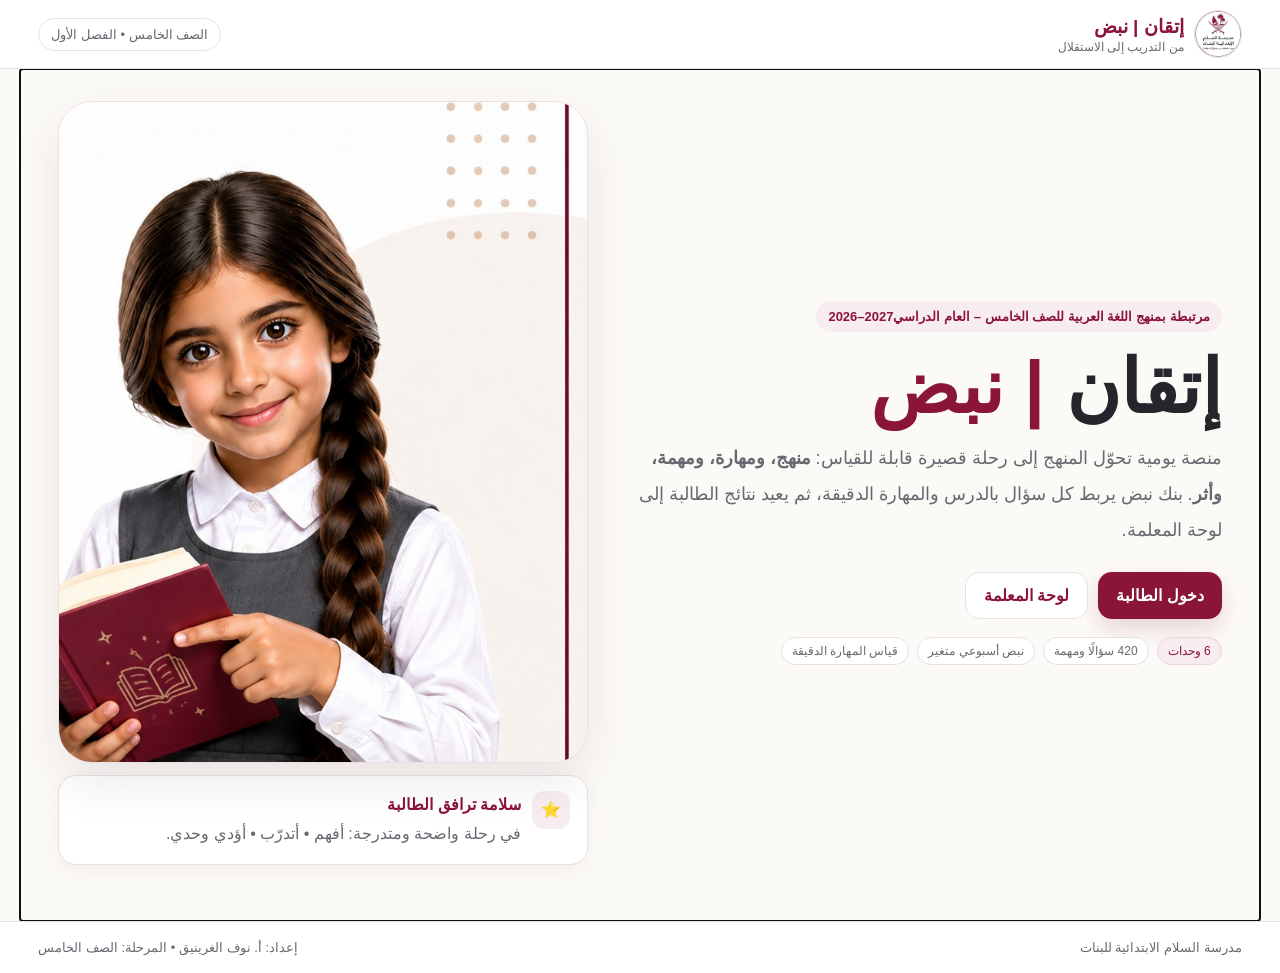
==== commit fc1a2caa: "Add files via upload" ====
--- a/index.html
+++ b/index.html
@@ -6,7 +6,7 @@
   <meta name="theme-color" content="#8b1538" />
   <meta name="description" content="إتقان | نبض — منصة تفاعلية لرفع التحصيل الأكاديمي في اللغة العربية للصف الخامس" />
   <title>إتقان | نبض</title>
-  <link rel="stylesheet" href="styles-v7-4.css" />
+  <link rel="stylesheet" href="styles-v7-1.css" />
 </head>
 <body>
   <div class="app-shell">
@@ -29,7 +29,7 @@
     </footer>
   </div>
   <div class="toast" id="toast" role="status" aria-live="polite"></div>
-  <script src="supabase-v7-4.js"></script>
-  <script src="app-v7-4.js"></script>
+  <script src="supabase-v7-1.js"></script>
+  <script src="app-v7-1.js"></script>
 </body>
 </html>
--- a/styles-v7-1.css
+++ b/styles-v7-1.css
@@ -0,0 +1,288 @@
+:root{
+  --maroon:#8b1538;
+  --maroon-deep:#6d102d;
+  --maroon-soft:#f7edf1;
+  --sand:#d9bd93;
+  --sand-soft:#faf5ed;
+  --cream:#fcfaf7;
+  --ink:#25252b;
+  --muted:#696871;
+  --line:#eadfe2;
+  --white:#ffffff;
+  --green:#15775a;
+  --green-soft:#eaf7f2;
+  --amber:#9a6814;
+  --amber-soft:#fff5df;
+  --red:#ae3948;
+  --red-soft:#fff0f2;
+  --radius-lg:26px;
+  --radius-md:18px;
+  --radius-sm:13px;
+  --shadow-sm:0 6px 20px rgba(70,34,47,.06);
+  --shadow-md:0 18px 48px rgba(70,34,47,.10);
+}
+
+*{box-sizing:border-box}
+html{scroll-behavior:smooth}
+body{margin:0;min-width:320px;font-family:Tahoma,"Segoe UI",Arial,sans-serif;background:var(--cream);color:var(--ink)}
+button,input,select,textarea{font:inherit}
+button{cursor:pointer}
+img{max-width:100%;display:block}
+button:focus-visible,input:focus-visible,select:focus-visible,textarea:focus-visible{outline:3px solid rgba(139,21,56,.20);outline-offset:3px}
+.hidden{display:none!important}
+.muted{color:var(--muted)}
+
+.app-shell{min-height:100vh;display:flex;flex-direction:column}
+.topbar{position:sticky;top:0;z-index:30;background:rgba(255,255,255,.96);backdrop-filter:blur(14px);border-bottom:1px solid var(--line);display:flex;align-items:center;justify-content:space-between;gap:16px;padding:10px clamp(14px,3vw,40px)}
+.brand{border:0;background:transparent;display:flex;align-items:center;gap:10px;color:var(--ink);text-align:right;padding:0;min-width:0}
+.brand img{width:48px;height:48px;border-radius:50%;object-fit:cover;border:1px solid var(--line);flex:none}
+.brand span{display:flex;flex-direction:column;gap:2px;min-width:0}
+.brand strong{font-size:19px;color:var(--maroon);white-space:nowrap}
+.brand small{color:var(--muted);font-size:12px;white-space:normal;overflow-wrap:anywhere}
+.top-actions{display:flex;align-items:center;justify-content:flex-end;gap:8px;flex-wrap:wrap;min-width:0}
+.context,.pill{border:1px solid var(--line);background:#fff;border-radius:999px;padding:8px 12px;color:var(--muted);font-size:13px;max-width:100%;white-space:normal;text-align:center}
+
+main{width:min(1240px,100%);margin:0 auto;padding:32px clamp(14px,3vw,40px) 56px;flex:1;min-width:0}
+.footer{border-top:1px solid var(--line);padding:18px clamp(14px,3vw,40px);display:flex;justify-content:space-between;gap:12px;flex-wrap:wrap;color:var(--muted);font-size:13px;background:#fff}
+
+.btn,.ghost-btn{border:0;border-radius:14px;min-height:44px;padding:11px 18px;font-weight:800;transition:transform .18s ease,background .18s ease,box-shadow .18s ease;white-space:normal;line-height:1.45}
+.ghost-btn{background:#f7f4f4;color:var(--maroon)}
+.btn.primary{background:var(--maroon);color:#fff;box-shadow:0 10px 22px rgba(139,21,56,.16)}
+.btn.primary:hover{background:var(--maroon-deep);transform:translateY(-1px)}
+.btn.secondary{background:#fff;color:var(--maroon);border:1px solid var(--line)}
+.btn.beige{background:var(--sand-soft);color:#634d39}
+.btn.small{min-height:38px;padding:8px 12px;border-radius:11px;font-size:13px}
+
+/* Landing */
+.hero{display:grid;grid-template-columns:minmax(0,1.05fr) minmax(360px,.95fr);gap:clamp(22px,4vw,48px);align-items:center}
+.hero-copy{min-width:0;padding:24px 0}
+.eyebrow{display:inline-flex;max-width:100%;background:var(--maroon-soft);color:var(--maroon);padding:8px 12px;border-radius:999px;font-size:13px;font-weight:800;white-space:normal}
+.hero h1{font-size:clamp(46px,6vw,74px);margin:15px 0 12px;line-height:1.1;overflow-wrap:anywhere}
+.hero h1 span{color:var(--maroon)}
+.hero p{font-size:clamp(16px,1.7vw,18px);line-height:2;color:var(--muted);max-width:720px;margin:0}
+.hero-actions{display:flex;gap:10px;flex-wrap:wrap;margin-top:24px}
+.hero-media{min-width:0;display:grid;gap:12px}
+.mascot-frame{position:relative;min-width:0;background:linear-gradient(155deg,#fff 0%,#f7efe9 100%);border:1px solid var(--line);border-radius:34px;overflow:hidden;box-shadow:var(--shadow-md);aspect-ratio:4/5}
+.mascot-frame img{width:100%;height:100%;object-fit:cover;object-position:center top}
+.companion-card{background:#fff;border:1px solid var(--line);border-radius:18px;padding:15px 17px;display:flex;align-items:flex-start;gap:11px;box-shadow:var(--shadow-sm);line-height:1.8;color:var(--muted);min-width:0}
+.companion-card .companion-icon{width:38px;height:38px;border-radius:12px;display:grid;place-items:center;background:var(--maroon-soft);flex:none}
+.companion-card b{color:var(--maroon)}
+.tag-row{display:flex;gap:8px;flex-wrap:wrap;min-width:0}
+.tag{border:1px solid var(--line);padding:6px 10px;border-radius:999px;font-size:12px;color:var(--muted);background:#fff;white-space:normal;overflow-wrap:anywhere}
+.tag.skill{background:var(--maroon-soft);color:var(--maroon);border-color:#edd4dc}
+
+/* Cards / forms */
+.login-wrap{max-width:600px;margin:34px auto}
+.panel,.card{background:#fff;border:1px solid var(--line);border-radius:var(--radius-lg);padding:clamp(18px,3vw,26px);box-shadow:var(--shadow-sm);min-width:0}
+.panel h2{margin:10px 0 8px;line-height:1.5;overflow-wrap:anywhere}
+.panel p{color:var(--muted);line-height:1.85;overflow-wrap:anywhere}
+.form-grid{display:grid;gap:14px;margin-top:20px}
+.field{display:grid;gap:7px;min-width:0}
+.field label{font-weight:800;font-size:14px}
+.field input,.field select,.field textarea{width:100%;max-width:100%;border:1px solid var(--line);border-radius:13px;padding:12px 13px;background:#fff;color:var(--ink);font-size:16px}
+.field textarea{min-height:120px;resize:vertical}
+.helper{font-size:12px;color:var(--muted);line-height:1.7}
+
+/* Shared dashboards */
+.dashboard{display:grid;gap:20px;min-width:0}
+.welcome{background:linear-gradient(135deg,#fff,#f8f0f2);border:1px solid var(--line);border-radius:var(--radius-lg);padding:22px 24px;display:grid;grid-template-columns:minmax(0,1fr) auto;align-items:center;gap:18px;min-width:0}
+.welcome>div{min-width:0}
+.welcome h1{margin:8px 0;line-height:1.35;font-size:clamp(26px,3vw,38px);overflow-wrap:anywhere}
+.welcome p{margin:0;color:var(--muted);line-height:1.8;overflow-wrap:anywhere}
+.welcome img{width:108px;height:108px;border-radius:22px;object-fit:cover;object-position:top;border:4px solid #fff;box-shadow:var(--shadow-sm);flex:none}
+.stats{display:grid;grid-template-columns:repeat(4,minmax(0,1fr));gap:12px}
+.stat{background:#fff;border:1px solid var(--line);border-radius:20px;padding:17px;min-width:0}
+.stat .value{font-size:clamp(24px,3vw,30px);font-weight:900;color:var(--maroon);line-height:1.2;overflow-wrap:anywhere}
+.stat .label{font-weight:800;margin-top:6px;line-height:1.5}
+.stat .micro{color:var(--muted);font-size:12px;margin-top:5px;line-height:1.6}
+.student-nav,.teacher-nav{display:flex;gap:8px;overflow-x:auto;overscroll-behavior-inline:contain;scroll-snap-type:x proximity;border-bottom:1px solid var(--line);padding:0 0 10px;scrollbar-width:thin}
+.nav-btn{border:0;background:#fff;color:var(--muted);border-radius:12px;padding:10px 14px;font-weight:800;white-space:nowrap;scroll-snap-align:start;flex:none}
+.nav-btn.active{background:var(--maroon);color:#fff}
+.section-title{display:flex;align-items:flex-end;justify-content:space-between;gap:12px;flex-wrap:wrap;min-width:0}
+.section-title>div{min-width:0}
+.section-title h2{margin:0 0 4px;line-height:1.5;overflow-wrap:anywhere}
+.section-title p{margin:0;color:var(--muted);font-size:14px;line-height:1.7;overflow-wrap:anywhere}
+.section-title b{color:var(--maroon)}
+.progress-track{height:10px;background:#eee8e9;border-radius:999px;overflow:hidden;min-width:0}
+.progress-fill{height:100%;background:linear-gradient(90deg,var(--maroon),#b34263);border-radius:999px;transition:width .35s ease}
+
+/* Student */
+.day-strip{display:grid;grid-template-columns:repeat(5,minmax(100px,1fr));gap:8px;margin-top:10px;overflow-x:auto;padding-bottom:4px;scrollbar-width:thin}
+.day-btn{border:1px solid var(--line);background:#fff;border-radius:14px;padding:11px 8px;color:var(--muted);font-weight:800;min-height:58px;white-space:nowrap}
+.day-btn.active{border-color:var(--maroon);background:var(--maroon-soft);color:var(--maroon)}
+.missions{display:grid;grid-template-columns:repeat(3,minmax(0,1fr));gap:14px}
+.mission{background:#fff;border:1px solid var(--line);border-radius:22px;padding:18px;display:flex;flex-direction:column;gap:14px;min-width:0}
+.mission.done{border-color:#bce6d6;background:linear-gradient(180deg,#fff,var(--green-soft))}
+.mission-top{display:flex;align-items:center;justify-content:space-between;gap:10px;min-width:0}
+.mission-icon{width:46px;height:46px;border-radius:14px;background:var(--sand-soft);display:grid;place-items:center;font-size:24px;flex:none}
+.points{font-weight:900;color:var(--maroon);min-width:0;overflow-wrap:anywhere}
+.mission h3{margin:0;line-height:1.5;overflow-wrap:anywhere}
+.mission p{margin:6px 0 0;color:var(--muted);font-size:13px;line-height:1.7;overflow-wrap:anywhere}
+.mission .btn{margin-top:auto;width:100%}
+.grid-2{display:grid;grid-template-columns:repeat(2,minmax(0,1fr));gap:14px;min-width:0}
+.curriculum-list{display:grid;gap:10px;min-width:0}
+.curriculum-item,.curriculum-row{display:flex;align-items:center;gap:12px;padding:14px;border:1px solid var(--line);border-radius:16px;background:#fff;min-width:0}
+.curriculum-item .num,.step-num{width:34px;height:34px;border-radius:50%;display:grid;place-items:center;background:var(--maroon-soft);color:var(--maroon);font-weight:900;flex:none}
+.curriculum-item p,.curriculum-row p{margin:4px 0 0;color:var(--muted);font-size:12px;line-height:1.6;overflow-wrap:anywhere}
+.unit-card{background:#fff;border:1px solid var(--line);border-radius:22px;padding:20px;display:grid;gap:12px;min-width:0}
+.unit-card.active{border-color:#d7a9b8;box-shadow:0 10px 28px rgba(139,21,56,.07)}
+.unit-head{display:flex;align-items:flex-start;justify-content:space-between;gap:12px;min-width:0}
+.unit-head>div{min-width:0}.unit-head h3{margin:0;line-height:1.5;overflow-wrap:anywhere}.unit-head small{color:var(--muted)}
+.component-list{display:flex;gap:7px;flex-wrap:wrap;min-width:0}
+.component{font-size:12px;background:#f8f7f6;border-radius:10px;padding:7px 9px;color:#555;max-width:100%;overflow-wrap:anywhere}
+.status{display:inline-flex;align-items:center;gap:5px;padding:6px 9px;border-radius:999px;font-size:12px;font-weight:800;white-space:normal;text-align:center;line-height:1.4}
+.status.green{background:var(--green-soft);color:var(--green)}
+.status.yellow{background:var(--amber-soft);color:var(--amber)}
+.status.red{background:var(--red-soft);color:var(--red)}
+
+/* Tasks */
+.task-wrap{max-width:840px;margin:0 auto;min-width:0}
+.task-card{background:#fff;border:1px solid var(--line);border-radius:26px;padding:clamp(18px,3vw,28px);box-shadow:var(--shadow-md);min-width:0}
+.task-meta{display:flex;gap:8px;flex-wrap:wrap;margin-bottom:16px;min-width:0}
+.passage{background:#fbf7f1;border-right:4px solid var(--sand);padding:18px;border-radius:14px;line-height:2;font-size:clamp(16px,2vw,18px);margin:16px 0;overflow-wrap:anywhere}
+.task-card h2{line-height:1.7;overflow-wrap:anywhere}
+.choices{display:grid;gap:10px;margin:18px 0}
+.choice{border:1px solid var(--line);background:#fff;text-align:right;border-radius:14px;padding:13px 15px;min-height:48px;line-height:1.7;white-space:normal;overflow-wrap:anywhere}
+.choice:hover{border-color:#cda3b0;background:#fffafb}
+.choice.wrong{animation:shake .35s}
+.feedback{border-radius:14px;padding:14px 16px;line-height:1.8;margin-top:12px;overflow-wrap:anywhere}
+.feedback.success{background:var(--green-soft);color:#146f52}.feedback.warning{background:var(--amber-soft);color:#895c0d}.score-pop{font-weight:900;color:var(--maroon)}
+
+/* Teacher */
+.teacher-grid{display:grid;grid-template-columns:repeat(4,minmax(0,1fr));gap:12px}
+.data-card{background:#fff;border:1px solid var(--line);border-radius:18px;padding:18px;min-width:0}
+.data-card b{font-size:28px;color:var(--maroon);display:block;overflow-wrap:anywhere}.data-card small{color:var(--muted);line-height:1.6}
+.insight-card{background:linear-gradient(135deg,#fff9f4,#fff);border:1px solid #eddfd1;border-radius:20px;padding:20px;line-height:1.9;min-width:0;overflow-wrap:anywhere}
+.student-board{background:#fff;border:1px solid var(--line);border-radius:22px;min-width:0}
+.student-board-head,.student-record{display:grid;grid-template-columns:minmax(130px,1.2fr) minmax(80px,.7fr) minmax(80px,.7fr) minmax(160px,1.25fr) minmax(120px,.9fr);gap:12px;align-items:center;padding:14px 16px;min-width:0}
+.student-board-head{background:#faf8f7;color:var(--muted);font-size:13px;font-weight:800;border-bottom:1px solid var(--line)}
+.student-record{border-bottom:1px solid #f0ebed}
+.student-record:last-child{border-bottom:0}
+.student-record>div{min-width:0;overflow-wrap:anywhere}
+.student-name{font-weight:900;color:var(--ink)}
+.mastery-cell{display:grid;grid-template-columns:minmax(80px,1fr) auto;gap:8px;align-items:center;min-width:0}
+.mastery-cell b{color:var(--maroon);font-size:13px}
+.skill-bars{display:grid;gap:12px;min-width:0}
+.skill-row{display:grid;grid-template-columns:minmax(120px,160px) minmax(100px,1fr) 48px;gap:10px;align-items:center;min-width:0}
+.skill-row strong{overflow-wrap:anywhere}
+.interventions{display:grid;grid-template-columns:repeat(3,minmax(0,1fr));gap:12px}
+.intervention{border:1px solid var(--line);border-radius:18px;padding:18px;min-width:0;background:#fff}
+.intervention h3{margin-top:0;line-height:1.5}.intervention.red{border-color:#f2cbd1}.intervention.yellow{border-color:#f1ddb4}.intervention.green{border-color:#c9e8dd}
+.names{display:flex;gap:7px;flex-wrap:wrap}.name-chip{background:#f7f4f4;border-radius:999px;padding:6px 9px;font-size:12px}
+
+.toast{position:fixed;left:50%;bottom:24px;transform:translate(-50%,20px);opacity:0;pointer-events:none;background:#2f2630;color:#fff;padding:12px 18px;border-radius:14px;box-shadow:var(--shadow-md);transition:.2s;z-index:50;max-width:min(92vw,520px);text-align:center;line-height:1.6}
+.toast.show{opacity:1;transform:translate(-50%,0)}
+
+@keyframes shake{25%{transform:translateX(5px)}50%{transform:translateX(-5px)}75%{transform:translateX(3px)}}
+
+@media (max-width:980px){
+  .hero{grid-template-columns:1fr;gap:22px}.hero-media{max-width:620px;width:100%;margin-inline:auto}.mascot-frame{aspect-ratio:16/11}
+  .stats,.teacher-grid{grid-template-columns:repeat(2,minmax(0,1fr))}
+  .missions{grid-template-columns:repeat(2,minmax(0,1fr))}
+  .interventions{grid-template-columns:1fr}
+}
+
+@media (max-width:720px){
+  main{padding-top:22px;padding-bottom:42px}
+  .topbar{align-items:flex-start}.brand img{width:42px;height:42px}.brand strong{font-size:17px}.brand small{display:none}.context{display:none}
+  .welcome{grid-template-columns:1fr auto;padding:18px}.welcome img{width:82px;height:82px;border-radius:18px}.welcome h1{font-size:27px}
+  .stats,.teacher-grid,.grid-2{grid-template-columns:1fr 1fr}
+  .missions{grid-template-columns:1fr}
+  .skill-row{grid-template-columns:1fr auto}.skill-row .progress-track{grid-column:1 / -1;grid-row:2}
+  .student-board{background:transparent;border:0;border-radius:0;display:grid;gap:10px;overflow:visible}
+  .student-board-head{display:none}
+  .student-record{background:#fff;border:1px solid var(--line);border-radius:18px;padding:16px;grid-template-columns:1fr 1fr;gap:12px;box-shadow:var(--shadow-sm)}
+  .student-record>div::before{content:attr(data-label);display:block;color:var(--muted);font-size:11px;font-weight:700;margin-bottom:4px}
+  .student-record .student-name{grid-column:1 / -1;font-size:18px;padding-bottom:4px;border-bottom:1px solid #f2edef}
+  .student-record .student-name::before{display:none}
+  .student-record .mastery-cell{display:block}.student-record .mastery-cell .progress-track{margin-top:7px}.student-record .mastery-cell b{display:block;margin-top:6px}
+}
+
+@media (max-width:520px){
+  .topbar{gap:8px;padding-inline:12px}.top-actions{gap:6px}.ghost-btn{padding:9px 11px;min-height:40px;font-size:13px}
+  main{padding-inline:12px}
+  .hero-copy{padding-top:8px}.hero h1{font-size:44px}.hero p{font-size:16px;line-height:1.9}.hero-actions .btn{width:100%}.mascot-frame{aspect-ratio:4/5;border-radius:26px}
+  .companion-card{padding:13px 14px}
+  .welcome{grid-template-columns:1fr;padding:17px}.welcome img{width:76px;height:76px;order:-1}.welcome h1{font-size:25px}
+  .stats,.teacher-grid,.grid-2{grid-template-columns:1fr}.stat{padding:15px}.stat .value{font-size:26px}
+  .panel{border-radius:20px}.unit-head{flex-direction:column}.unit-head .status{align-self:flex-start}
+  .student-record{grid-template-columns:1fr}.student-record .student-name{grid-column:1}.student-record>div{padding-bottom:5px}
+  .section-title{align-items:flex-start}.task-card{border-radius:20px}
+  .day-strip{grid-template-columns:repeat(5,96px)}
+}
+
+@media (prefers-reduced-motion:reduce){html{scroll-behavior:auto}*,*::before,*::after{animation-duration:.001ms!important;animation-iteration-count:1!important;transition-duration:.001ms!important}}
+
+
+
+/* V4 — سلامة اللغة العربية ووضوح النص */
+:where(h1,h2,h3,p,span,small,strong,b,label,button,a,div,li){
+  word-break:normal;
+  overflow-wrap:break-word;
+}
+[dir="rtl"]{text-align:start;}
+.hero-copy,.companion-card,.panel,.card,.welcome,.stat,.mission,.unit-card,.task-card,.data-card,.insight-card,.student-record,.intervention{height:auto;max-height:none;}
+.mascot-frame{overflow:hidden;} /* يحتوي صورة فقط */
+.mascot-frame img{object-fit:cover;object-position:center 8%;}
+.welcome img{object-fit:cover;object-position:center 10%;}
+.student-board{overflow:visible;}
+@media (max-width:720px){.mascot-frame img{object-position:center 8%;}}
+
+
+/* V4.2 — تثبيت عرض الأرقام المختلطة مع النص العربي */
+.num-ltr{direction:ltr;unicode-bidi:isolate;display:inline-block;}
+@media (max-width:420px){
+  .topbar{padding-block:8px;}
+  .brand strong{font-size:16px;}
+  .footer{font-size:12px;line-height:1.8;}
+  .eyebrow{line-height:1.7;}
+}
+.num-ltr{flex:none;white-space:nowrap;}
+
+
+/* V5 — خريطة منهج متسلسلة وتصميم مهمة ذكي */
+.unit-switcher{display:grid;grid-template-columns:repeat(6,minmax(0,1fr));gap:8px;min-width:0}.unit-switch{border:1px solid var(--line);background:#fff;border-radius:16px;padding:12px 10px;color:var(--muted);display:grid;gap:3px;min-width:0;line-height:1.5}.unit-switch b{color:inherit;overflow-wrap:anywhere}.unit-switch small{font-size:11px;color:inherit}.unit-switch.active{background:var(--maroon);color:#fff;border-color:var(--maroon)}.unit-switcher.compact .unit-switch{padding:10px 8px;font-weight:800}.curriculum-focus{background:#fff;border:1px solid var(--line);border-radius:24px;padding:clamp(18px,3vw,26px);display:grid;gap:18px;min-width:0}.curriculum-focus-head h2{margin:8px 0 4px}.curriculum-focus-head p{margin:0;color:var(--muted)}.outcome-box{background:var(--sand-soft);border:1px solid #eee1cf;border-radius:18px;padding:16px 18px;line-height:1.8;min-width:0}.outcome-box ul{margin:8px 0 0;padding-inline-start:22px}.outcome-box li{margin:4px 0}.lesson-grid{display:grid;grid-template-columns:repeat(2,minmax(0,1fr));gap:12px;min-width:0}.lesson-card{border:1px solid var(--line);border-radius:18px;padding:16px;display:flex;gap:12px;align-items:flex-start;background:#fff;min-width:0}.lesson-order{width:34px;height:34px;border-radius:50%;display:grid;place-items:center;background:var(--maroon-soft);color:var(--maroon);font-weight:900;flex:none}.lesson-copy{min-width:0}.lesson-copy h3{margin:4px 0 2px;line-height:1.5}.lesson-copy p{margin:0 0 10px;color:var(--muted);font-size:12px}.lesson-type{font-size:12px;color:var(--maroon);font-weight:800}.skill-map-list{display:grid;gap:12px}.skill-map-lesson{background:#fff;border:1px solid var(--line);border-radius:20px;padding:18px;display:grid;grid-template-columns:minmax(180px,.7fr) minmax(0,1.3fr);gap:16px;min-width:0}.skill-map-title span{color:var(--maroon);font-size:12px;font-weight:800}.skill-map-title h3{margin:5px 0;line-height:1.5}.skill-map-title small{color:var(--muted)}.skill-map-groups{display:grid;gap:10px}.skill-map-group{border-right:3px solid #ead5dc;padding-inline-start:12px}.skill-map-group b{display:block;margin-bottom:7px}.subskill-list{display:flex;gap:7px;flex-wrap:wrap}.subskill-list span{background:#f8f6f5;border:1px solid #eee7e9;border-radius:999px;padding:6px 9px;font-size:12px;color:#5f5d63}.builder-layout{display:grid;grid-template-columns:minmax(0,1.25fr) minmax(280px,.75fr);gap:16px;align-items:start}.builder-grid{display:grid;grid-template-columns:repeat(2,minmax(0,1fr));gap:12px}.guide-box{background:var(--sand-soft);border:1px solid #eee0cd;border-radius:16px;padding:14px 16px}.guide-box b{color:var(--maroon)}.guide-box p{margin:6px 0 0;color:#5d5148;line-height:1.8}.builder-summary{position:sticky;top:92px}.builder-link{display:grid;gap:9px;margin-top:12px}.builder-link>div{border-bottom:1px solid #f0eaec;padding-bottom:8px;display:grid;gap:2px}.builder-link small{color:var(--muted);font-size:11px}.builder-link b{line-height:1.5}.builder-link span{color:var(--muted);font-size:12px}.builder-link code{direction:ltr;unicode-bidi:isolate;background:#f6f3f4;border:1px solid var(--line);padding:8px 10px;border-radius:10px;overflow-wrap:anywhere;font-family:Consolas,monospace;font-size:11px}.divider{height:1px;background:var(--line);margin:18px 0}@media(max-width:980px){.unit-switcher{grid-template-columns:repeat(3,minmax(0,1fr))}.builder-layout{grid-template-columns:1fr}.builder-summary{position:static}.skill-map-lesson{grid-template-columns:1fr}.lesson-grid{grid-template-columns:1fr 1fr}}@media(max-width:720px){.unit-switcher{display:flex;overflow-x:auto;padding-bottom:4px}.unit-switch{min-width:145px;flex:none}.lesson-grid,.builder-grid{grid-template-columns:1fr}}@media(max-width:520px){.unit-switcher.compact .unit-switch{min-width:128px}.curriculum-focus{padding:16px}.skill-map-lesson{padding:15px}.builder-layout .panel{padding:16px}}
+
+
+/* V6 — النشر والتوجيه وبنك نبض */
+.assigned-block{display:grid;gap:12px;padding:18px;border:1px solid #e5cbd4;background:linear-gradient(135deg,#fff,#fbf3f6);border-radius:22px}
+.publish-box{border:1px solid #e8d8c5;background:var(--sand-soft);border-radius:20px;padding:18px;display:grid;gap:14px}
+.publish-box h3{margin:8px 0 0}.builder-actions{display:flex;gap:10px;flex-wrap:wrap}.builder-actions .btn{flex:1 1 190px}
+.response-fields{display:grid;gap:12px}.bank-filters{display:grid;grid-template-columns:repeat(3,minmax(0,1fr));gap:12px;background:#fff;border:1px solid var(--line);border-radius:20px;padding:16px}
+.bank-summary{color:var(--muted);font-size:13px}.bank-grid{display:grid;grid-template-columns:repeat(2,minmax(0,1fr));gap:12px}.bank-card{background:#fff;border:1px solid var(--line);border-radius:20px;padding:18px;display:grid;gap:12px;min-width:0}.bank-card h3{margin:0;line-height:1.5}.bank-card p{margin:0;color:var(--muted);line-height:1.8}.bank-card-head{display:flex;justify-content:space-between;gap:8px;flex-wrap:wrap}.bank-passage{background:#faf8f6;border-right:4px solid var(--sand);border-radius:12px;padding:12px 14px;line-height:1.9;color:#504d52}.bank-card .btn{justify-self:start}.teacher-led-note{background:var(--amber-soft);border:1px solid #ecd6a3;border-radius:14px;padding:12px 14px;color:#745015;line-height:1.8;margin-bottom:12px}
+@media(max-width:860px){.bank-filters{grid-template-columns:1fr 1fr}.bank-grid{grid-template-columns:1fr}.bank-filters .field:last-child{grid-column:1/-1}}
+@media(max-width:520px){.bank-filters{grid-template-columns:1fr}.bank-filters .field:last-child{grid-column:auto}.publish-box{padding:14px}.builder-actions .btn{flex-basis:100%}.assigned-block{padding:14px}}
+
+/* V6.1 */
+.bank-summary{display:flex;align-items:center;justify-content:space-between;gap:12px;flex-wrap:wrap}
+
+
+/* V6.2 — بنك نبض: عرض جميع الأسئلة */
+.bank-toolbar{display:grid;grid-template-columns:minmax(0,1fr) auto;gap:12px;align-items:end;margin:14px 0}
+.bank-search input{min-height:48px}
+.bank-filters.expanded{grid-template-columns:repeat(5,minmax(0,1fr))}
+.bank-summary-actions{display:flex;gap:8px;flex-wrap:wrap}
+.bank-id{direction:ltr;unicode-bidi:isolate;font-size:10px;color:#999;background:#f7f4f5;border:1px solid var(--line);padding:5px 8px;border-radius:999px}
+.bank-sequence{display:flex;gap:7px;align-items:center;flex-wrap:wrap;color:var(--muted);font-size:12px;line-height:1.7}
+.bank-sequence b{color:var(--maroon)}
+.bank-question{background:#fff;border:1px solid #eee7e9;border-radius:14px;padding:12px 14px}
+.bank-question p{margin:6px 0 0;color:#2f2d31}
+.bank-details{display:grid;gap:10px;border-top:1px dashed var(--line);padding-top:12px}
+.bank-answer,.bank-criterion,.bank-origin{background:#faf8f7;border-radius:12px;padding:12px 14px;line-height:1.8}
+.bank-answer ol{margin:8px 0 0;padding-inline-start:24px}
+.bank-answer li{margin:5px 0}
+.correct-choice{font-weight:800;color:#176b55}
+.answer-mark{font-size:11px;background:#e7f5ef;color:#176b55;border-radius:999px;padding:3px 7px;margin-inline-start:5px;white-space:nowrap}
+.bank-actions{display:flex;gap:8px;flex-wrap:wrap}
+.bank-pagination{display:flex;justify-content:center;align-items:center;gap:8px;flex-wrap:wrap;margin:18px 0 4px;padding:12px;background:#fff;border:1px solid var(--line);border-radius:18px}
+.bank-pagination span{color:var(--muted);padding:0 8px}
+.empty-state{background:#fff;border:1px dashed var(--line);border-radius:20px;padding:28px;text-align:center;color:var(--muted)}
+.empty-state h3{color:var(--text);margin-top:0}
+@media(max-width:1100px){.bank-filters.expanded{grid-template-columns:repeat(3,minmax(0,1fr))}}
+@media(max-width:720px){.bank-toolbar{grid-template-columns:1fr}.bank-toolbar .btn{width:100%}.bank-filters.expanded{grid-template-columns:1fr 1fr}}
+@media(max-width:520px){.bank-filters.expanded{grid-template-columns:1fr}.bank-actions .btn,.bank-summary-actions .btn{flex:1 1 100%}.bank-pagination .btn{flex:1 1 40%}}
+
+/* V7 — نبض الأسبوع */
+.week-grid{display:grid;grid-template-columns:repeat(5,minmax(0,1fr));gap:14px;margin:18px 0 26px}.week-day-card{border:1px solid #eadde1;border-radius:22px;padding:18px;background:#fff;display:flex;flex-direction:column;gap:12px;min-height:235px}.week-day-card.active{box-shadow:0 0 0 2px rgba(151,18,61,.12);border-color:#97123d}.week-day-head{display:flex;align-items:center;justify-content:space-between;gap:10px}.week-day-head span{font-weight:800;color:#97123d}.week-day-head small{background:#f6eef1;padding:6px 9px;border-radius:999px}.week-day-card h3{margin:0;font-size:1.05rem}.week-day-card p{margin:0;color:#68656d;line-height:1.7}.week-day-card .btn{margin-top:auto}.week-note{background:#fbf6ed;border:1px solid #ead9bd;border-radius:18px;padding:16px 18px;line-height:1.8}.week-note p{margin:.35rem 0 0}.week-planner-controls{margin-bottom:18px}.teacher-week .helper{display:block;line-height:1.65;color:#777}.server-badge{display:inline-flex;align-items:center;gap:6px;background:#edf8f3;color:#23735c;padding:7px 11px;border-radius:999px;font-weight:700}
+@media(max-width:1100px){.week-grid{grid-template-columns:repeat(2,minmax(0,1fr))}}
+@media(max-width:650px){.week-grid{grid-template-columns:1fr}.week-day-card{min-height:0}}
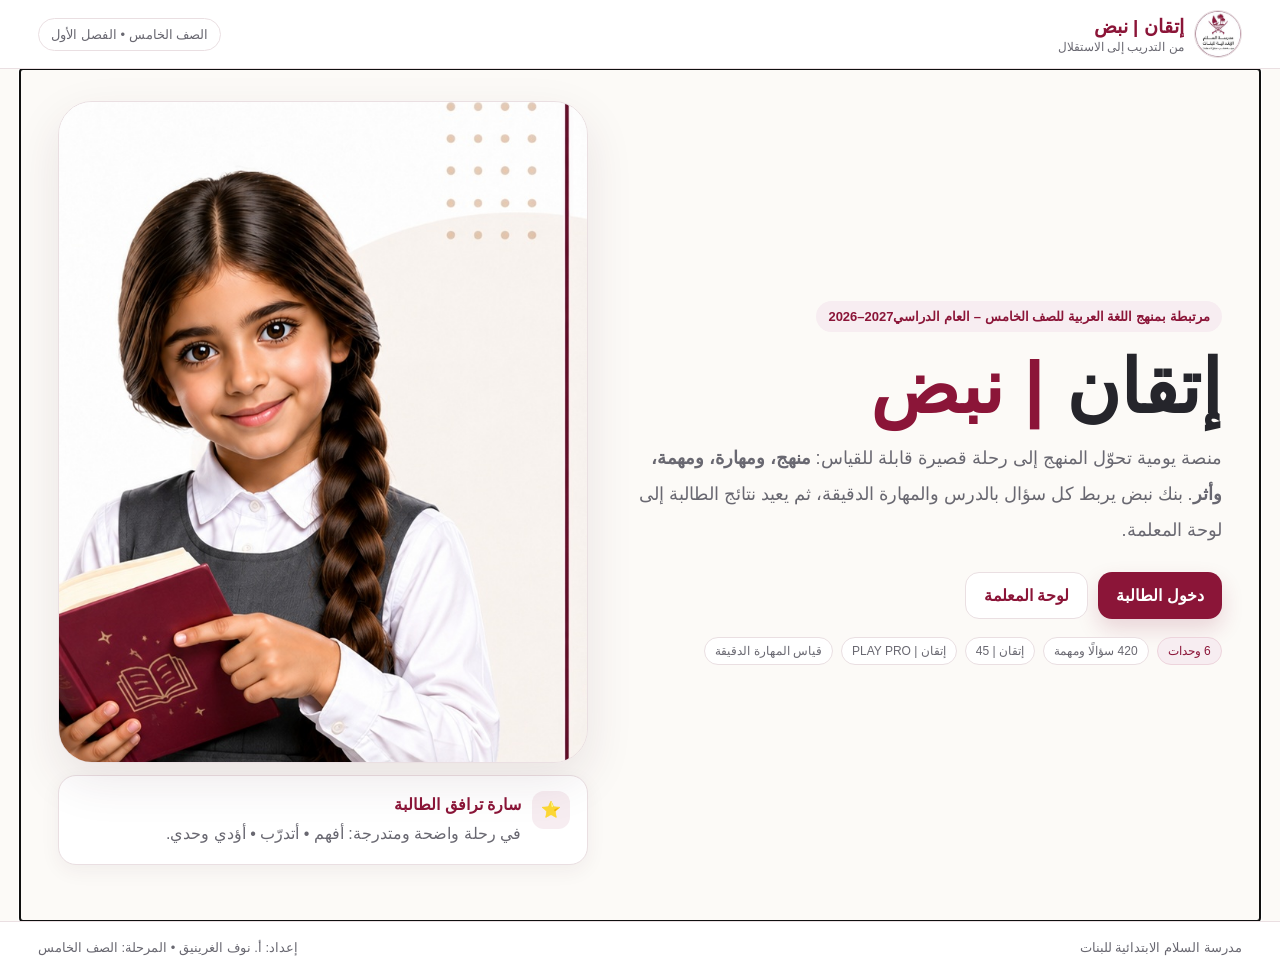
==== commit 2540cfae: "Add files via upload" ====
--- a/index.html
+++ b/index.html
@@ -5,8 +5,8 @@
   <meta name="viewport" content="width=device-width, initial-scale=1" />
   <meta name="theme-color" content="#8b1538" />
   <meta name="description" content="إتقان | نبض — منصة تفاعلية لرفع التحصيل الأكاديمي في اللغة العربية للصف الخامس" />
-  <title>إتقان | نبض</title>
-  <link rel="stylesheet" href="styles-v7-1.css" />
+  <title>إتقان | نبض — V8.2 CURRICULUM CORE</title>
+  <link rel="stylesheet" href="styles-v8-2.css?v=8.2.0" />
 </head>
 <body>
   <div class="app-shell">
@@ -29,7 +29,7 @@
     </footer>
   </div>
   <div class="toast" id="toast" role="status" aria-live="polite"></div>
-  <script src="supabase-v7-1.js"></script>
-  <script src="app-v7-1.js"></script>
+  <script src="supabase-v8-2.js?v=8.2.0"></script>
+  <script src="app-v8-2.js?v=8.2.0"></script>
 </body>
 </html>
--- a/styles-v8-2.css
+++ b/styles-v8-2.css
@@ -0,0 +1,356 @@
+:root{
+  --maroon:#8b1538;
+  --maroon-deep:#6d102d;
+  --maroon-soft:#f7edf1;
+  --sand:#d9bd93;
+  --sand-soft:#faf5ed;
+  --cream:#fcfaf7;
+  --ink:#25252b;
+  --muted:#696871;
+  --line:#eadfe2;
+  --white:#ffffff;
+  --green:#15775a;
+  --green-soft:#eaf7f2;
+  --amber:#9a6814;
+  --amber-soft:#fff5df;
+  --red:#ae3948;
+  --red-soft:#fff0f2;
+  --radius-lg:26px;
+  --radius-md:18px;
+  --radius-sm:13px;
+  --shadow-sm:0 6px 20px rgba(70,34,47,.06);
+  --shadow-md:0 18px 48px rgba(70,34,47,.10);
+}
+
+*{box-sizing:border-box}
+html{scroll-behavior:smooth}
+body{margin:0;min-width:320px;font-family:Tahoma,"Segoe UI",Arial,sans-serif;background:var(--cream);color:var(--ink)}
+button,input,select,textarea{font:inherit}
+button{cursor:pointer}
+img{max-width:100%;display:block}
+button:focus-visible,input:focus-visible,select:focus-visible,textarea:focus-visible{outline:3px solid rgba(139,21,56,.20);outline-offset:3px}
+.hidden{display:none!important}
+.muted{color:var(--muted)}
+
+.app-shell{min-height:100vh;display:flex;flex-direction:column}
+.topbar{position:sticky;top:0;z-index:30;background:rgba(255,255,255,.96);backdrop-filter:blur(14px);border-bottom:1px solid var(--line);display:flex;align-items:center;justify-content:space-between;gap:16px;padding:10px clamp(14px,3vw,40px)}
+.brand{border:0;background:transparent;display:flex;align-items:center;gap:10px;color:var(--ink);text-align:right;padding:0;min-width:0}
+.brand img{width:48px;height:48px;border-radius:50%;object-fit:cover;border:1px solid var(--line);flex:none}
+.brand span{display:flex;flex-direction:column;gap:2px;min-width:0}
+.brand strong{font-size:19px;color:var(--maroon);white-space:nowrap}
+.brand small{color:var(--muted);font-size:12px;white-space:normal;overflow-wrap:anywhere}
+.top-actions{display:flex;align-items:center;justify-content:flex-end;gap:8px;flex-wrap:wrap;min-width:0}
+.context,.pill{border:1px solid var(--line);background:#fff;border-radius:999px;padding:8px 12px;color:var(--muted);font-size:13px;max-width:100%;white-space:normal;text-align:center}
+
+main{width:min(1240px,100%);margin:0 auto;padding:32px clamp(14px,3vw,40px) 56px;flex:1;min-width:0}
+.footer{border-top:1px solid var(--line);padding:18px clamp(14px,3vw,40px);display:flex;justify-content:space-between;gap:12px;flex-wrap:wrap;color:var(--muted);font-size:13px;background:#fff}
+
+.btn,.ghost-btn{border:0;border-radius:14px;min-height:44px;padding:11px 18px;font-weight:800;transition:transform .18s ease,background .18s ease,box-shadow .18s ease;white-space:normal;line-height:1.45}
+.ghost-btn{background:#f7f4f4;color:var(--maroon)}
+.btn.primary{background:var(--maroon);color:#fff;box-shadow:0 10px 22px rgba(139,21,56,.16)}
+.btn.primary:hover{background:var(--maroon-deep);transform:translateY(-1px)}
+.btn.secondary{background:#fff;color:var(--maroon);border:1px solid var(--line)}
+.btn.beige{background:var(--sand-soft);color:#634d39}
+.btn.small{min-height:38px;padding:8px 12px;border-radius:11px;font-size:13px}
+
+/* Landing */
+.hero{display:grid;grid-template-columns:minmax(0,1.05fr) minmax(360px,.95fr);gap:clamp(22px,4vw,48px);align-items:center}
+.hero-copy{min-width:0;padding:24px 0}
+.eyebrow{display:inline-flex;max-width:100%;background:var(--maroon-soft);color:var(--maroon);padding:8px 12px;border-radius:999px;font-size:13px;font-weight:800;white-space:normal}
+.hero h1{font-size:clamp(46px,6vw,74px);margin:15px 0 12px;line-height:1.1;overflow-wrap:anywhere}
+.hero h1 span{color:var(--maroon)}
+.hero p{font-size:clamp(16px,1.7vw,18px);line-height:2;color:var(--muted);max-width:720px;margin:0}
+.hero-actions{display:flex;gap:10px;flex-wrap:wrap;margin-top:24px}
+.hero-media{min-width:0;display:grid;gap:12px}
+.mascot-frame{position:relative;min-width:0;background:linear-gradient(155deg,#fff 0%,#f7efe9 100%);border:1px solid var(--line);border-radius:34px;overflow:hidden;box-shadow:var(--shadow-md);aspect-ratio:4/5}
+.mascot-frame img{width:100%;height:100%;object-fit:cover;object-position:center top}
+.companion-card{background:#fff;border:1px solid var(--line);border-radius:18px;padding:15px 17px;display:flex;align-items:flex-start;gap:11px;box-shadow:var(--shadow-sm);line-height:1.8;color:var(--muted);min-width:0}
+.companion-card .companion-icon{width:38px;height:38px;border-radius:12px;display:grid;place-items:center;background:var(--maroon-soft);flex:none}
+.companion-card b{color:var(--maroon)}
+.tag-row{display:flex;gap:8px;flex-wrap:wrap;min-width:0}
+.tag{border:1px solid var(--line);padding:6px 10px;border-radius:999px;font-size:12px;color:var(--muted);background:#fff;white-space:normal;overflow-wrap:anywhere}
+.tag.skill{background:var(--maroon-soft);color:var(--maroon);border-color:#edd4dc}
+
+/* Cards / forms */
+.login-wrap{max-width:600px;margin:34px auto}
+.panel,.card{background:#fff;border:1px solid var(--line);border-radius:var(--radius-lg);padding:clamp(18px,3vw,26px);box-shadow:var(--shadow-sm);min-width:0}
+.panel h2{margin:10px 0 8px;line-height:1.5;overflow-wrap:anywhere}
+.panel p{color:var(--muted);line-height:1.85;overflow-wrap:anywhere}
+.form-grid{display:grid;gap:14px;margin-top:20px}
+.field{display:grid;gap:7px;min-width:0}
+.field label{font-weight:800;font-size:14px}
+.field input,.field select,.field textarea{width:100%;max-width:100%;border:1px solid var(--line);border-radius:13px;padding:12px 13px;background:#fff;color:var(--ink);font-size:16px}
+.field textarea{min-height:120px;resize:vertical}
+.helper{font-size:12px;color:var(--muted);line-height:1.7}
+
+/* Shared dashboards */
+.dashboard{display:grid;gap:20px;min-width:0}
+.welcome{background:linear-gradient(135deg,#fff,#f8f0f2);border:1px solid var(--line);border-radius:var(--radius-lg);padding:22px 24px;display:grid;grid-template-columns:minmax(0,1fr) auto;align-items:center;gap:18px;min-width:0}
+.welcome>div{min-width:0}
+.welcome h1{margin:8px 0;line-height:1.35;font-size:clamp(26px,3vw,38px);overflow-wrap:anywhere}
+.welcome p{margin:0;color:var(--muted);line-height:1.8;overflow-wrap:anywhere}
+.welcome img{width:108px;height:108px;border-radius:22px;object-fit:cover;object-position:top;border:4px solid #fff;box-shadow:var(--shadow-sm);flex:none}
+.stats{display:grid;grid-template-columns:repeat(4,minmax(0,1fr));gap:12px}
+.stat{background:#fff;border:1px solid var(--line);border-radius:20px;padding:17px;min-width:0}
+.stat .value{font-size:clamp(24px,3vw,30px);font-weight:900;color:var(--maroon);line-height:1.2;overflow-wrap:anywhere}
+.stat .label{font-weight:800;margin-top:6px;line-height:1.5}
+.stat .micro{color:var(--muted);font-size:12px;margin-top:5px;line-height:1.6}
+.student-nav,.teacher-nav{display:flex;gap:8px;overflow-x:auto;overscroll-behavior-inline:contain;scroll-snap-type:x proximity;border-bottom:1px solid var(--line);padding:0 0 10px;scrollbar-width:thin}
+.nav-btn{border:0;background:#fff;color:var(--muted);border-radius:12px;padding:10px 14px;font-weight:800;white-space:nowrap;scroll-snap-align:start;flex:none}
+.nav-btn.active{background:var(--maroon);color:#fff}
+.section-title{display:flex;align-items:flex-end;justify-content:space-between;gap:12px;flex-wrap:wrap;min-width:0}
+.section-title>div{min-width:0}
+.section-title h2{margin:0 0 4px;line-height:1.5;overflow-wrap:anywhere}
+.section-title p{margin:0;color:var(--muted);font-size:14px;line-height:1.7;overflow-wrap:anywhere}
+.section-title b{color:var(--maroon)}
+.progress-track{height:10px;background:#eee8e9;border-radius:999px;overflow:hidden;min-width:0}
+.progress-fill{height:100%;background:linear-gradient(90deg,var(--maroon),#b34263);border-radius:999px;transition:width .35s ease}
+
+/* Student */
+.day-strip{display:grid;grid-template-columns:repeat(5,minmax(100px,1fr));gap:8px;margin-top:10px;overflow-x:auto;padding-bottom:4px;scrollbar-width:thin}
+.day-btn{border:1px solid var(--line);background:#fff;border-radius:14px;padding:11px 8px;color:var(--muted);font-weight:800;min-height:58px;white-space:nowrap}
+.day-btn.active{border-color:var(--maroon);background:var(--maroon-soft);color:var(--maroon)}
+.missions{display:grid;grid-template-columns:repeat(3,minmax(0,1fr));gap:14px}
+.mission{background:#fff;border:1px solid var(--line);border-radius:22px;padding:18px;display:flex;flex-direction:column;gap:14px;min-width:0}
+.mission.done{border-color:#bce6d6;background:linear-gradient(180deg,#fff,var(--green-soft))}
+.mission-top{display:flex;align-items:center;justify-content:space-between;gap:10px;min-width:0}
+.mission-icon{width:46px;height:46px;border-radius:14px;background:var(--sand-soft);display:grid;place-items:center;font-size:24px;flex:none}
+.points{font-weight:900;color:var(--maroon);min-width:0;overflow-wrap:anywhere}
+.mission h3{margin:0;line-height:1.5;overflow-wrap:anywhere}
+.mission p{margin:6px 0 0;color:var(--muted);font-size:13px;line-height:1.7;overflow-wrap:anywhere}
+.mission .btn{margin-top:auto;width:100%}
+.grid-2{display:grid;grid-template-columns:repeat(2,minmax(0,1fr));gap:14px;min-width:0}
+.curriculum-list{display:grid;gap:10px;min-width:0}
+.curriculum-item,.curriculum-row{display:flex;align-items:center;gap:12px;padding:14px;border:1px solid var(--line);border-radius:16px;background:#fff;min-width:0}
+.curriculum-item .num,.step-num{width:34px;height:34px;border-radius:50%;display:grid;place-items:center;background:var(--maroon-soft);color:var(--maroon);font-weight:900;flex:none}
+.curriculum-item p,.curriculum-row p{margin:4px 0 0;color:var(--muted);font-size:12px;line-height:1.6;overflow-wrap:anywhere}
+.unit-card{background:#fff;border:1px solid var(--line);border-radius:22px;padding:20px;display:grid;gap:12px;min-width:0}
+.unit-card.active{border-color:#d7a9b8;box-shadow:0 10px 28px rgba(139,21,56,.07)}
+.unit-head{display:flex;align-items:flex-start;justify-content:space-between;gap:12px;min-width:0}
+.unit-head>div{min-width:0}.unit-head h3{margin:0;line-height:1.5;overflow-wrap:anywhere}.unit-head small{color:var(--muted)}
+.component-list{display:flex;gap:7px;flex-wrap:wrap;min-width:0}
+.component{font-size:12px;background:#f8f7f6;border-radius:10px;padding:7px 9px;color:#555;max-width:100%;overflow-wrap:anywhere}
+.status{display:inline-flex;align-items:center;gap:5px;padding:6px 9px;border-radius:999px;font-size:12px;font-weight:800;white-space:normal;text-align:center;line-height:1.4}
+.status.green{background:var(--green-soft);color:var(--green)}
+.status.yellow{background:var(--amber-soft);color:var(--amber)}
+.status.red{background:var(--red-soft);color:var(--red)}
+
+/* Tasks */
+.task-wrap{max-width:840px;margin:0 auto;min-width:0}
+.task-card{background:#fff;border:1px solid var(--line);border-radius:26px;padding:clamp(18px,3vw,28px);box-shadow:var(--shadow-md);min-width:0}
+.task-meta{display:flex;gap:8px;flex-wrap:wrap;margin-bottom:16px;min-width:0}
+.passage{background:#fbf7f1;border-right:4px solid var(--sand);padding:18px;border-radius:14px;line-height:2;font-size:clamp(16px,2vw,18px);margin:16px 0;overflow-wrap:anywhere}
+.task-card h2{line-height:1.7;overflow-wrap:anywhere}
+.choices{display:grid;gap:10px;margin:18px 0}
+.choice{border:1px solid var(--line);background:#fff;text-align:right;border-radius:14px;padding:13px 15px;min-height:48px;line-height:1.7;white-space:normal;overflow-wrap:anywhere}
+.choice:hover{border-color:#cda3b0;background:#fffafb}
+.choice.wrong{animation:shake .35s}
+.feedback{border-radius:14px;padding:14px 16px;line-height:1.8;margin-top:12px;overflow-wrap:anywhere}
+.feedback.success{background:var(--green-soft);color:#146f52}.feedback.warning{background:var(--amber-soft);color:#895c0d}.score-pop{font-weight:900;color:var(--maroon)}
+
+/* Teacher */
+.teacher-grid{display:grid;grid-template-columns:repeat(4,minmax(0,1fr));gap:12px}
+.data-card{background:#fff;border:1px solid var(--line);border-radius:18px;padding:18px;min-width:0}
+.data-card b{font-size:28px;color:var(--maroon);display:block;overflow-wrap:anywhere}.data-card small{color:var(--muted);line-height:1.6}
+.insight-card{background:linear-gradient(135deg,#fff9f4,#fff);border:1px solid #eddfd1;border-radius:20px;padding:20px;line-height:1.9;min-width:0;overflow-wrap:anywhere}
+.student-board{background:#fff;border:1px solid var(--line);border-radius:22px;min-width:0}
+.student-board-head,.student-record{display:grid;grid-template-columns:minmax(130px,1.2fr) minmax(80px,.7fr) minmax(80px,.7fr) minmax(160px,1.25fr) minmax(120px,.9fr);gap:12px;align-items:center;padding:14px 16px;min-width:0}
+.student-board-head{background:#faf8f7;color:var(--muted);font-size:13px;font-weight:800;border-bottom:1px solid var(--line)}
+.student-record{border-bottom:1px solid #f0ebed}
+.student-record:last-child{border-bottom:0}
+.student-record>div{min-width:0;overflow-wrap:anywhere}
+.student-name{font-weight:900;color:var(--ink)}
+.mastery-cell{display:grid;grid-template-columns:minmax(80px,1fr) auto;gap:8px;align-items:center;min-width:0}
+.mastery-cell b{color:var(--maroon);font-size:13px}
+.skill-bars{display:grid;gap:12px;min-width:0}
+.skill-row{display:grid;grid-template-columns:minmax(120px,160px) minmax(100px,1fr) 48px;gap:10px;align-items:center;min-width:0}
+.skill-row strong{overflow-wrap:anywhere}
+.interventions{display:grid;grid-template-columns:repeat(3,minmax(0,1fr));gap:12px}
+.intervention{border:1px solid var(--line);border-radius:18px;padding:18px;min-width:0;background:#fff}
+.intervention h3{margin-top:0;line-height:1.5}.intervention.red{border-color:#f2cbd1}.intervention.yellow{border-color:#f1ddb4}.intervention.green{border-color:#c9e8dd}
+.names{display:flex;gap:7px;flex-wrap:wrap}.name-chip{background:#f7f4f4;border-radius:999px;padding:6px 9px;font-size:12px}
+
+.toast{position:fixed;left:50%;bottom:24px;transform:translate(-50%,20px);opacity:0;pointer-events:none;background:#2f2630;color:#fff;padding:12px 18px;border-radius:14px;box-shadow:var(--shadow-md);transition:.2s;z-index:50;max-width:min(92vw,520px);text-align:center;line-height:1.6}
+.toast.show{opacity:1;transform:translate(-50%,0)}
+
+@keyframes shake{25%{transform:translateX(5px)}50%{transform:translateX(-5px)}75%{transform:translateX(3px)}}
+
+@media (max-width:980px){
+  .hero{grid-template-columns:1fr;gap:22px}.hero-media{max-width:620px;width:100%;margin-inline:auto}.mascot-frame{aspect-ratio:16/11}
+  .stats,.teacher-grid{grid-template-columns:repeat(2,minmax(0,1fr))}
+  .missions{grid-template-columns:repeat(2,minmax(0,1fr))}
+  .interventions{grid-template-columns:1fr}
+}
+
+@media (max-width:720px){
+  main{padding-top:22px;padding-bottom:42px}
+  .topbar{align-items:flex-start}.brand img{width:42px;height:42px}.brand strong{font-size:17px}.brand small{display:none}.context{display:none}
+  .welcome{grid-template-columns:1fr auto;padding:18px}.welcome img{width:82px;height:82px;border-radius:18px}.welcome h1{font-size:27px}
+  .stats,.teacher-grid,.grid-2{grid-template-columns:1fr 1fr}
+  .missions{grid-template-columns:1fr}
+  .skill-row{grid-template-columns:1fr auto}.skill-row .progress-track{grid-column:1 / -1;grid-row:2}
+  .student-board{background:transparent;border:0;border-radius:0;display:grid;gap:10px;overflow:visible}
+  .student-board-head{display:none}
+  .student-record{background:#fff;border:1px solid var(--line);border-radius:18px;padding:16px;grid-template-columns:1fr 1fr;gap:12px;box-shadow:var(--shadow-sm)}
+  .student-record>div::before{content:attr(data-label);display:block;color:var(--muted);font-size:11px;font-weight:700;margin-bottom:4px}
+  .student-record .student-name{grid-column:1 / -1;font-size:18px;padding-bottom:4px;border-bottom:1px solid #f2edef}
+  .student-record .student-name::before{display:none}
+  .student-record .mastery-cell{display:block}.student-record .mastery-cell .progress-track{margin-top:7px}.student-record .mastery-cell b{display:block;margin-top:6px}
+}
+
+@media (max-width:520px){
+  .topbar{gap:8px;padding-inline:12px}.top-actions{gap:6px}.ghost-btn{padding:9px 11px;min-height:40px;font-size:13px}
+  main{padding-inline:12px}
+  .hero-copy{padding-top:8px}.hero h1{font-size:44px}.hero p{font-size:16px;line-height:1.9}.hero-actions .btn{width:100%}.mascot-frame{aspect-ratio:4/5;border-radius:26px}
+  .companion-card{padding:13px 14px}
+  .welcome{grid-template-columns:1fr;padding:17px}.welcome img{width:76px;height:76px;order:-1}.welcome h1{font-size:25px}
+  .stats,.teacher-grid,.grid-2{grid-template-columns:1fr}.stat{padding:15px}.stat .value{font-size:26px}
+  .panel{border-radius:20px}.unit-head{flex-direction:column}.unit-head .status{align-self:flex-start}
+  .student-record{grid-template-columns:1fr}.student-record .student-name{grid-column:1}.student-record>div{padding-bottom:5px}
+  .section-title{align-items:flex-start}.task-card{border-radius:20px}
+  .day-strip{grid-template-columns:repeat(5,96px)}
+}
+
+@media (prefers-reduced-motion:reduce){html{scroll-behavior:auto}*,*::before,*::after{animation-duration:.001ms!important;animation-iteration-count:1!important;transition-duration:.001ms!important}}
+
+
+
+/* V4 — سلامة اللغة العربية ووضوح النص */
+:where(h1,h2,h3,p,span,small,strong,b,label,button,a,div,li){
+  word-break:normal;
+  overflow-wrap:break-word;
+}
+[dir="rtl"]{text-align:start;}
+.hero-copy,.companion-card,.panel,.card,.welcome,.stat,.mission,.unit-card,.task-card,.data-card,.insight-card,.student-record,.intervention{height:auto;max-height:none;}
+.mascot-frame{overflow:hidden;} /* يحتوي صورة فقط */
+.mascot-frame img{object-fit:cover;object-position:center 8%;}
+.welcome img{object-fit:cover;object-position:center 10%;}
+.student-board{overflow:visible;}
+@media (max-width:720px){.mascot-frame img{object-position:center 8%;}}
+
+
+/* V4.2 — تثبيت عرض الأرقام المختلطة مع النص العربي */
+.num-ltr{direction:ltr;unicode-bidi:isolate;display:inline-block;}
+@media (max-width:420px){
+  .topbar{padding-block:8px;}
+  .brand strong{font-size:16px;}
+  .footer{font-size:12px;line-height:1.8;}
+  .eyebrow{line-height:1.7;}
+}
+.num-ltr{flex:none;white-space:nowrap;}
+
+
+/* V5 — خريطة منهج متسلسلة وتصميم مهمة ذكي */
+.unit-switcher{display:grid;grid-template-columns:repeat(6,minmax(0,1fr));gap:8px;min-width:0}.unit-switch{border:1px solid var(--line);background:#fff;border-radius:16px;padding:12px 10px;color:var(--muted);display:grid;gap:3px;min-width:0;line-height:1.5}.unit-switch b{color:inherit;overflow-wrap:anywhere}.unit-switch small{font-size:11px;color:inherit}.unit-switch.active{background:var(--maroon);color:#fff;border-color:var(--maroon)}.unit-switcher.compact .unit-switch{padding:10px 8px;font-weight:800}.curriculum-focus{background:#fff;border:1px solid var(--line);border-radius:24px;padding:clamp(18px,3vw,26px);display:grid;gap:18px;min-width:0}.curriculum-focus-head h2{margin:8px 0 4px}.curriculum-focus-head p{margin:0;color:var(--muted)}.outcome-box{background:var(--sand-soft);border:1px solid #eee1cf;border-radius:18px;padding:16px 18px;line-height:1.8;min-width:0}.outcome-box ul{margin:8px 0 0;padding-inline-start:22px}.outcome-box li{margin:4px 0}.lesson-grid{display:grid;grid-template-columns:repeat(2,minmax(0,1fr));gap:12px;min-width:0}.lesson-card{border:1px solid var(--line);border-radius:18px;padding:16px;display:flex;gap:12px;align-items:flex-start;background:#fff;min-width:0}.lesson-order{width:34px;height:34px;border-radius:50%;display:grid;place-items:center;background:var(--maroon-soft);color:var(--maroon);font-weight:900;flex:none}.lesson-copy{min-width:0}.lesson-copy h3{margin:4px 0 2px;line-height:1.5}.lesson-copy p{margin:0 0 10px;color:var(--muted);font-size:12px}.lesson-type{font-size:12px;color:var(--maroon);font-weight:800}.skill-map-list{display:grid;gap:12px}.skill-map-lesson{background:#fff;border:1px solid var(--line);border-radius:20px;padding:18px;display:grid;grid-template-columns:minmax(180px,.7fr) minmax(0,1.3fr);gap:16px;min-width:0}.skill-map-title span{color:var(--maroon);font-size:12px;font-weight:800}.skill-map-title h3{margin:5px 0;line-height:1.5}.skill-map-title small{color:var(--muted)}.skill-map-groups{display:grid;gap:10px}.skill-map-group{border-right:3px solid #ead5dc;padding-inline-start:12px}.skill-map-group b{display:block;margin-bottom:7px}.subskill-list{display:flex;gap:7px;flex-wrap:wrap}.subskill-list span{background:#f8f6f5;border:1px solid #eee7e9;border-radius:999px;padding:6px 9px;font-size:12px;color:#5f5d63}.builder-layout{display:grid;grid-template-columns:minmax(0,1.25fr) minmax(280px,.75fr);gap:16px;align-items:start}.builder-grid{display:grid;grid-template-columns:repeat(2,minmax(0,1fr));gap:12px}.guide-box{background:var(--sand-soft);border:1px solid #eee0cd;border-radius:16px;padding:14px 16px}.guide-box b{color:var(--maroon)}.guide-box p{margin:6px 0 0;color:#5d5148;line-height:1.8}.builder-summary{position:sticky;top:92px}.builder-link{display:grid;gap:9px;margin-top:12px}.builder-link>div{border-bottom:1px solid #f0eaec;padding-bottom:8px;display:grid;gap:2px}.builder-link small{color:var(--muted);font-size:11px}.builder-link b{line-height:1.5}.builder-link span{color:var(--muted);font-size:12px}.builder-link code{direction:ltr;unicode-bidi:isolate;background:#f6f3f4;border:1px solid var(--line);padding:8px 10px;border-radius:10px;overflow-wrap:anywhere;font-family:Consolas,monospace;font-size:11px}.divider{height:1px;background:var(--line);margin:18px 0}@media(max-width:980px){.unit-switcher{grid-template-columns:repeat(3,minmax(0,1fr))}.builder-layout{grid-template-columns:1fr}.builder-summary{position:static}.skill-map-lesson{grid-template-columns:1fr}.lesson-grid{grid-template-columns:1fr 1fr}}@media(max-width:720px){.unit-switcher{display:flex;overflow-x:auto;padding-bottom:4px}.unit-switch{min-width:145px;flex:none}.lesson-grid,.builder-grid{grid-template-columns:1fr}}@media(max-width:520px){.unit-switcher.compact .unit-switch{min-width:128px}.curriculum-focus{padding:16px}.skill-map-lesson{padding:15px}.builder-layout .panel{padding:16px}}
+
+
+/* V6 — النشر والتوجيه وبنك نبض */
+.assigned-block{display:grid;gap:12px;padding:18px;border:1px solid #e5cbd4;background:linear-gradient(135deg,#fff,#fbf3f6);border-radius:22px}
+.publish-box{border:1px solid #e8d8c5;background:var(--sand-soft);border-radius:20px;padding:18px;display:grid;gap:14px}
+.publish-box h3{margin:8px 0 0}.builder-actions{display:flex;gap:10px;flex-wrap:wrap}.builder-actions .btn{flex:1 1 190px}
+.response-fields{display:grid;gap:12px}.bank-filters{display:grid;grid-template-columns:repeat(3,minmax(0,1fr));gap:12px;background:#fff;border:1px solid var(--line);border-radius:20px;padding:16px}
+.bank-summary{color:var(--muted);font-size:13px}.bank-grid{display:grid;grid-template-columns:repeat(2,minmax(0,1fr));gap:12px}.bank-card{background:#fff;border:1px solid var(--line);border-radius:20px;padding:18px;display:grid;gap:12px;min-width:0}.bank-card h3{margin:0;line-height:1.5}.bank-card p{margin:0;color:var(--muted);line-height:1.8}.bank-card-head{display:flex;justify-content:space-between;gap:8px;flex-wrap:wrap}.bank-passage{background:#faf8f6;border-right:4px solid var(--sand);border-radius:12px;padding:12px 14px;line-height:1.9;color:#504d52}.bank-card .btn{justify-self:start}.teacher-led-note{background:var(--amber-soft);border:1px solid #ecd6a3;border-radius:14px;padding:12px 14px;color:#745015;line-height:1.8;margin-bottom:12px}
+@media(max-width:860px){.bank-filters{grid-template-columns:1fr 1fr}.bank-grid{grid-template-columns:1fr}.bank-filters .field:last-child{grid-column:1/-1}}
+@media(max-width:520px){.bank-filters{grid-template-columns:1fr}.bank-filters .field:last-child{grid-column:auto}.publish-box{padding:14px}.builder-actions .btn{flex-basis:100%}.assigned-block{padding:14px}}
+
+/* V6.1 */
+.bank-summary{display:flex;align-items:center;justify-content:space-between;gap:12px;flex-wrap:wrap}
+
+
+/* V6.2 — بنك نبض: عرض جميع الأسئلة */
+.bank-toolbar{display:grid;grid-template-columns:minmax(0,1fr) auto;gap:12px;align-items:end;margin:14px 0}
+.bank-search input{min-height:48px}
+.bank-filters.expanded{grid-template-columns:repeat(5,minmax(0,1fr))}
+.bank-summary-actions{display:flex;gap:8px;flex-wrap:wrap}
+.bank-id{direction:ltr;unicode-bidi:isolate;font-size:10px;color:#999;background:#f7f4f5;border:1px solid var(--line);padding:5px 8px;border-radius:999px}
+.bank-sequence{display:flex;gap:7px;align-items:center;flex-wrap:wrap;color:var(--muted);font-size:12px;line-height:1.7}
+.bank-sequence b{color:var(--maroon)}
+.bank-question{background:#fff;border:1px solid #eee7e9;border-radius:14px;padding:12px 14px}
+.bank-question p{margin:6px 0 0;color:#2f2d31}
+.bank-details{display:grid;gap:10px;border-top:1px dashed var(--line);padding-top:12px}
+.bank-answer,.bank-criterion,.bank-origin{background:#faf8f7;border-radius:12px;padding:12px 14px;line-height:1.8}
+.bank-answer ol{margin:8px 0 0;padding-inline-start:24px}
+.bank-answer li{margin:5px 0}
+.correct-choice{font-weight:800;color:#176b55}
+.answer-mark{font-size:11px;background:#e7f5ef;color:#176b55;border-radius:999px;padding:3px 7px;margin-inline-start:5px;white-space:nowrap}
+.bank-actions{display:flex;gap:8px;flex-wrap:wrap}
+.bank-pagination{display:flex;justify-content:center;align-items:center;gap:8px;flex-wrap:wrap;margin:18px 0 4px;padding:12px;background:#fff;border:1px solid var(--line);border-radius:18px}
+.bank-pagination span{color:var(--muted);padding:0 8px}
+.empty-state{background:#fff;border:1px dashed var(--line);border-radius:20px;padding:28px;text-align:center;color:var(--muted)}
+.empty-state h3{color:var(--text);margin-top:0}
+@media(max-width:1100px){.bank-filters.expanded{grid-template-columns:repeat(3,minmax(0,1fr))}}
+@media(max-width:720px){.bank-toolbar{grid-template-columns:1fr}.bank-toolbar .btn{width:100%}.bank-filters.expanded{grid-template-columns:1fr 1fr}}
+@media(max-width:520px){.bank-filters.expanded{grid-template-columns:1fr}.bank-actions .btn,.bank-summary-actions .btn{flex:1 1 100%}.bank-pagination .btn{flex:1 1 40%}}
+
+/* V7 — نبض الأسبوع */
+.week-grid{display:grid;grid-template-columns:repeat(5,minmax(0,1fr));gap:14px;margin:18px 0 26px}.week-day-card{border:1px solid #eadde1;border-radius:22px;padding:18px;background:#fff;display:flex;flex-direction:column;gap:12px;min-height:235px}.week-day-card.active{box-shadow:0 0 0 2px rgba(151,18,61,.12);border-color:#97123d}.week-day-head{display:flex;align-items:center;justify-content:space-between;gap:10px}.week-day-head span{font-weight:800;color:#97123d}.week-day-head small{background:#f6eef1;padding:6px 9px;border-radius:999px}.week-day-card h3{margin:0;font-size:1.05rem}.week-day-card p{margin:0;color:#68656d;line-height:1.7}.week-day-card .btn{margin-top:auto}.week-note{background:#fbf6ed;border:1px solid #ead9bd;border-radius:18px;padding:16px 18px;line-height:1.8}.week-note p{margin:.35rem 0 0}.week-planner-controls{margin-bottom:18px}.teacher-week .helper{display:block;line-height:1.65;color:#777}.server-badge{display:inline-flex;align-items:center;gap:6px;background:#edf8f3;color:#23735c;padding:7px 11px;border-radius:999px;font-weight:700}
+@media(max-width:1100px){.week-grid{grid-template-columns:repeat(2,minmax(0,1fr))}}
+@media(max-width:650px){.week-grid{grid-template-columns:1fr}.week-day-card{min-height:0}}
+/* V7.2 — الحسابات والمزامنة الحقيقية */
+.setup-box{margin-top:18px;border:1px solid #eadde1;border-radius:18px;padding:14px 16px;background:#fffafb}
+.setup-box summary{cursor:pointer;font-weight:800;color:#8b1538}
+.server-panel{margin-bottom:20px}
+.simple-list{display:grid;gap:10px;margin-top:14px}
+.simple-row{display:grid;grid-template-columns:minmax(0,1.6fr) minmax(100px,.8fr) minmax(90px,.6fr);gap:12px;align-items:center;padding:12px 14px;border:1px solid #eee2e6;border-radius:14px;background:#fff}
+.simple-row div{display:grid;gap:3px}.simple-row small{color:#777}.simple-row code{direction:ltr;text-align:left;background:#f7f2f4;border-radius:9px;padding:6px 8px}.empty-state{text-align:center;padding:30px 22px}.empty-state h2,.empty-state h3{margin-top:0}
+@media(max-width:650px){.simple-row{grid-template-columns:1fr}.simple-row code{text-align:right}}
+
+/* ===== V8: إتقان | 45 + إتقان | PLAY ===== */
+.itqan-launchers{display:grid;grid-template-columns:repeat(2,minmax(0,1fr));gap:14px;margin:18px 0 16px}.itqan-launch{appearance:none;border:1px solid rgba(139,21,56,.16);background:linear-gradient(135deg,#fff,#fbf5f0);border-radius:22px;padding:16px 18px;display:flex;align-items:center;gap:14px;text-align:right;cursor:pointer;box-shadow:0 12px 30px rgba(62,35,26,.06);transition:.2s ease}.itqan-launch:hover{transform:translateY(-2px);box-shadow:0 16px 34px rgba(62,35,26,.1)}.itqan-launch.active{outline:3px solid rgba(139,21,56,.12);border-color:#8b1538}.itqan-launch.play{background:linear-gradient(135deg,#fff,#f7f2fb)}.launch-mark{min-width:56px;height:56px;border-radius:18px;background:#8b1538;color:#fff;display:grid;place-items:center;font-size:20px;font-weight:900}.itqan-launch.play .launch-mark{background:#6f315c}.itqan-launch span:last-child{display:grid;gap:3px}.itqan-launch b{font-size:19px}.itqan-launch small{line-height:1.7;color:#6d6260}.v8-feature-head{display:flex;align-items:flex-start;justify-content:space-between;gap:20px;margin:20px 0}.v8-feature-head h2{font-size:30px;margin:5px 0}.v8-feature-head p{margin:0;max-width:760px;line-height:1.9}.class45-setup{margin-bottom:14px}.class45-actions{display:flex;align-items:center;gap:16px;flex-wrap:wrap;margin-top:12px}.class45-timeline{display:grid;grid-template-columns:repeat(6,minmax(0,1fr));gap:8px;margin:16px 0}.class45-timeline>div{background:#8b1538;color:#fff;border-radius:16px;padding:13px 8px;text-align:center;display:grid;gap:4px}.class45-timeline>div.quiet{background:#eee7e1;color:#4c403d}.class45-timeline b{font-size:18px}.class45-timeline span{font-size:12px}.class45-stagebar{display:grid;grid-template-columns:repeat(3,minmax(0,1fr));gap:10px;margin:14px 0}.stage-pill{border:1px solid #e5d8cf;background:#fff;border-radius:16px;padding:12px;cursor:pointer;display:grid;gap:3px;text-align:center}.stage-pill.active{background:#8b1538;color:#fff;border-color:#8b1538}.stage-pill small{opacity:.8}.class45-live{overflow:visible}.timer-box{display:flex;align-items:center;gap:8px;direction:ltr}.timer-box>span{font-size:26px;font-weight:900;font-variant-numeric:tabular-nums}.btn.mini{padding:7px 10px;font-size:12px}.class45-question{background:#fffaf6;border:1px solid #eadfd7;border-radius:20px;padding:20px;margin-top:12px}.class45-question h2{font-size:27px;line-height:1.7}.class45-choices{display:grid;grid-template-columns:repeat(2,minmax(0,1fr));gap:10px;margin-top:16px}.class45-choice{border:1px solid #e3d7cf;background:#fff;border-radius:14px;padding:13px;display:flex;gap:10px;align-items:center}.class45-choice>span{width:30px;height:30px;border-radius:10px;background:#f1e6df;display:grid;place-items:center;font-weight:800}.open-response-hint{margin-top:14px;padding:13px;border-radius:14px;background:#f5f0ec;color:#615653}.answer-reveal{margin-top:15px;padding:14px;border-radius:14px;background:#eef7ef;border:1px solid #d5ead7;line-height:1.8}.class45-controls{display:flex;justify-content:flex-end;gap:10px;margin-top:14px;flex-wrap:wrap}.pulse-tally{display:grid;grid-template-columns:repeat(2,minmax(0,1fr)) auto;gap:10px;align-items:stretch;margin-top:16px}.pulse-tally>div{border:1px solid #eadfd7;border-radius:16px;padding:12px;background:#fff;display:grid;grid-template-columns:1fr auto auto;align-items:center;gap:10px}.pulse-tally b{font-size:25px}.pulse-tally button[data-tally]{border:0;border-radius:10px;padding:8px 10px;cursor:pointer;background:#8b1538;color:white;font-weight:800}
+.play-total{min-width:130px;padding:14px 18px;border-radius:20px;background:#6f315c;color:#fff;text-align:center;display:grid}.play-total b{font-size:34px}.play-principle{display:flex;align-items:center;gap:10px;flex-wrap:wrap;background:#fff6ef;border:1px solid #eadbd1;border-radius:16px;padding:12px 14px;margin-bottom:14px}.play-principle small{margin-inline-start:auto;color:#71645f}.play-filters{margin-bottom:15px}.play-library-head{display:flex;justify-content:space-between;gap:12px;align-items:center;margin:14px 0}.play-grid{display:grid;grid-template-columns:repeat(3,minmax(0,1fr));gap:14px}.play-card{border:1px solid #eadfd7;background:#fff;border-radius:20px;padding:16px;display:flex;flex-direction:column;gap:12px;box-shadow:0 10px 25px rgba(60,34,27,.05)}.play-card h3{margin:3px 0;font-size:18px}.play-card p{margin:0;color:#71645f;line-height:1.7}.play-icon{width:50px;height:50px;border-radius:16px;background:#f7eee8;display:grid;place-items:center;font-size:26px}.pager{display:flex;align-items:center;justify-content:center;gap:12px;margin:18px 0}.play-stage{border-radius:26px;background:linear-gradient(160deg,#fff8f2,#fff);border:1px solid #eadfd7;padding:18px;min-height:540px}.play-stage-top{display:grid;grid-template-columns:auto 1fr auto;align-items:center;gap:16px}.play-badge{display:flex;align-items:center;justify-content:center;gap:9px;flex-wrap:wrap}.play-badge>span{font-size:28px}.play-badge small{width:100%;text-align:center;color:#7a6d68}.play-clock{width:72px;height:72px;border-radius:50%;background:#8b1538;color:white;display:grid;place-items:center;align-content:center}.play-clock>span{font-size:26px;font-weight:900;line-height:1}.play-clock small{font-size:10px}.play-board{max-width:900px;margin:22px auto;background:white;border:1px solid #eadfd7;border-radius:24px;padding:24px;box-shadow:0 18px 45px rgba(64,35,29,.08)}.play-board h2{text-align:center;font-size:30px}.play-prompt{font-size:26px;line-height:1.8;text-align:center;margin:22px 0;font-weight:700}.play-choices{display:grid;grid-template-columns:repeat(2,minmax(0,1fr));gap:12px}.play-choice{border:1px solid #ded2cb;background:#fffaf6;border-radius:16px;padding:14px;text-align:right;font:inherit;cursor:pointer;display:flex;gap:10px;align-items:center;transition:.18s}.play-choice:hover{transform:translateY(-2px);border-color:#8b1538}.play-choice>span{width:32px;height:32px;border-radius:10px;background:#8b1538;color:#fff;display:grid;place-items:center;flex:0 0 auto}.play-choice.correct{background:#edf8ee;border-color:#7eb485}.play-choice.wrong{background:#fff0ef;border-color:#d98e87}.play-feedback{margin-top:14px}.play-open{text-align:center;background:#f7f3ef;border-radius:16px;padding:18px}.play-stage-actions{display:flex;justify-content:center;gap:10px;flex-wrap:wrap}.mechanic-race .play-board,.mechanic-flash .play-board{border-top:6px solid #8b1538}.mechanic-box .play-board,.mechanic-treasure .play-board{border-top:6px solid #ad855f}.mechanic-star .play-board,.mechanic-wheel .play-board{border-top:6px solid #b69a3b}.mechanic-gate .play-board,.mechanic-shield .play-board{border-top:6px solid #6f315c}.mechanic-maze .play-board,.mechanic-ladder .play-board{border-top:6px solid #7f786c}.hidden{display:none!important}
+@media(max-width:900px){.itqan-launchers,.play-grid{grid-template-columns:1fr}.class45-timeline{grid-template-columns:repeat(3,minmax(0,1fr))}.play-stage-top{grid-template-columns:1fr auto}.play-stage-top>.btn{grid-column:1/-1}.pulse-tally{grid-template-columns:1fr}.play-principle small{margin-inline-start:0;width:100%}}
+@media(max-width:620px){.class45-timeline{grid-template-columns:repeat(2,minmax(0,1fr))}.class45-stagebar,.class45-choices,.play-choices{grid-template-columns:1fr}.v8-feature-head{display:block}.play-total{margin-top:12px}.play-board{padding:16px}.play-prompt,.class45-question h2{font-size:21px}.itqan-launch{align-items:flex-start}.launch-mark{min-width:48px;height:48px}}
+
+/* ===== V8.1 | PLAY PRO ===== */
+.play-dashboard{display:grid;grid-template-columns:repeat(4,minmax(0,1fr));gap:12px;margin:14px 0 18px}.play-dashboard>div{background:#fff;border:1px solid #eadfd7;border-radius:18px;padding:15px;display:grid;gap:3px;text-align:center;box-shadow:0 8px 24px rgba(64,35,29,.05)}.play-dashboard b{font-size:28px;color:#8b1538}.play-dashboard span{font-size:13px;color:#6d6260}.play-result-banner,.play-prescription{display:flex;align-items:center;justify-content:space-between;gap:14px;flex-wrap:wrap;border-radius:20px;padding:16px 18px;margin:14px 0}.play-result-banner{background:#eef7ef;border:1px solid #d1e7d4}.play-prescription{background:linear-gradient(135deg,#fff5ed,#f8eef4);border:1px solid #ead4dc}.play-result-banner h3,.play-prescription h3{margin:4px 0}.play-result-banner p,.play-prescription p{margin:0;line-height:1.8}.play-template-showcase{display:grid;grid-template-columns:repeat(5,minmax(0,1fr));gap:10px;margin:14px 0}.template-chip{border:1px solid #eadfd7;background:#fff;border-radius:18px;padding:13px 10px;display:grid;gap:4px;place-items:center;cursor:pointer;font:inherit;transition:.18s ease}.template-chip:hover{transform:translateY(-2px);border-color:#8b1538}.template-chip.active{background:#8b1538;color:#fff;border-color:#8b1538}.template-chip>span{font-size:27px}.template-chip b{font-size:14px}.template-chip small{font-size:11px;opacity:.78}.pro-grid{grid-template-columns:repeat(4,minmax(0,1fr))}.pro-card{position:relative;overflow:visible;min-height:255px}.play-card-top{display:flex;align-items:center;justify-content:space-between;gap:8px}.duration-pill{background:#f5eee8;border:1px solid #eadfd7;border-radius:999px;padding:5px 9px;font-size:11px;color:#5e514d}.mechanic-card-hunt{border-top:4px solid #8b1538}.mechanic-card-race{border-top:4px solid #6f315c}.mechanic-card-gate{border-top:4px solid #8c6a4b}.mechanic-card-ladder{border-top:4px solid #6d7765}.mechanic-card-wheel{border-top:4px solid #ad8d36}.play-pro{background:linear-gradient(160deg,#fff9f4,#fdfcfb)}.pro-clock{width:88px;height:88px}.pro-clock>span{font-size:23px;font-variant-numeric:tabular-nums}.play-session-strip{display:flex;gap:9px;flex-wrap:wrap;justify-content:center;margin:15px auto 0}.play-session-strip>span{background:#fff;border:1px solid #e9ddd5;border-radius:999px;padding:7px 11px;font-size:12px}.pro-board{max-width:1050px;overflow:visible}.play-board-head{display:flex;justify-content:space-between;align-items:flex-start;gap:18px;flex-wrap:wrap}.play-board-head h2{margin:4px 0;text-align:right}.timer-presets{display:flex;align-items:center;gap:6px;flex-wrap:wrap}.timer-presets>button:not(.btn){border:1px solid #dfd2ca;background:#fff;border-radius:11px;padding:7px 9px;cursor:pointer;font:inherit}.timer-presets>button.active{background:#8b1538;color:#fff;border-color:#8b1538}.play-question-meta{display:flex;gap:7px;flex-wrap:wrap;margin-top:14px}.play-open-pro{text-align:center;border:1px dashed #d8cac1;background:#faf6f2;border-radius:18px;padding:22px;line-height:1.9}.hunt-field{display:grid;grid-template-columns:repeat(2,minmax(0,1fr));gap:16px;margin:20px 0}.hunt-target{border:2px solid #ead8df;background:radial-gradient(circle at 18% 15%,#fff,#fff7fa);border-radius:24px;padding:18px;display:flex;align-items:center;gap:14px;text-align:right;cursor:pointer;font:inherit;min-height:92px;transition:.18s}.hunt-target:hover{transform:scale(1.015);border-color:#8b1538}.target-ring{width:52px;height:52px;border:8px double #8b1538;border-radius:50%;display:grid;place-items:center;font-weight:900;color:#8b1538;flex:0 0 auto}.gate-field{display:grid;grid-template-columns:repeat(4,minmax(0,1fr));gap:12px;margin:22px 0}.evidence-gate{border:0;background:linear-gradient(180deg,#7a355f,#5f294a);color:#fff;border-radius:22px 22px 10px 10px;padding:0 12px 15px;min-height:190px;cursor:pointer;font:inherit;display:flex;flex-direction:column;gap:10px;align-items:center;justify-content:flex-start;box-shadow:0 12px 24px rgba(73,36,60,.16);transition:.18s}.evidence-gate:hover{transform:translateY(-4px)}.gate-door{margin-top:0;width:58px;height:72px;border-radius:30px 30px 6px 6px;background:#fff4e8;color:#6f315c;display:grid;place-items:center;font-size:24px;font-weight:900;border:4px solid #cfb18c}.evidence-gate b{line-height:1.7}.evidence-gate small{opacity:.75}.race-track{display:grid;grid-template-columns:1fr 1fr;gap:12px;margin:18px 0}.race-team{background:#faf5f1;border:1px solid #e7dad1;border-radius:16px;padding:12px;display:grid;grid-template-columns:auto 1fr auto;gap:9px;align-items:center}.race-lane{height:12px;background:#e8dfd9;border-radius:999px;overflow:hidden}.race-lane i{display:block;height:100%;background:#8b1538;border-radius:999px;transition:.3s}.race-team:nth-child(2) .race-lane i{background:#6f315c}.race-choices,.ladder-choices,.wheel-choices{display:grid;grid-template-columns:repeat(2,minmax(0,1fr));gap:10px}.race-choice,.ladder-choice,.wheel-choice{border:1px solid #dfd2ca;background:#fff;border-radius:16px;padding:14px;text-align:right;cursor:pointer;font:inherit;display:flex;gap:10px;align-items:center}.race-choice>span,.ladder-choice>span,.wheel-choice>span{width:34px;height:34px;border-radius:11px;background:#8b1538;color:#fff;display:grid;place-items:center;flex:0 0 auto}.team-awards{display:flex;justify-content:center;gap:10px;margin-top:14px;flex-wrap:wrap}.team-awards button{border:1px solid #d7c9c0;background:#fff7f1;border-radius:13px;padding:9px 13px;cursor:pointer;font:inherit;font-weight:800}.ladder-wrap{display:grid;grid-template-columns:260px 1fr;gap:18px;align-items:center}.mastery-ladder{display:flex;flex-direction:column-reverse;gap:7px;padding:10px}.ladder-rung{min-height:52px;border-radius:12px;border:1px solid #d8d1ca;background:#f3f0ed;display:flex;align-items:center;justify-content:space-between;padding:8px 14px;transition:.2s}.ladder-rung span{width:30px;height:30px;border-radius:50%;background:#ded7d1;display:grid;place-items:center;font-weight:900}.ladder-rung.active{background:#fff1e5;border-color:#8b1538;transform:translateX(-8px)}.ladder-rung.done{background:#edf7ee;border-color:#bfd9c3}.ladder-rung.done span{background:#5f8a66;color:#fff}.wheel-zone{display:flex;align-items:center;justify-content:center;gap:24px;flex-wrap:wrap;margin:18px 0}.gold-wheel{width:210px;height:210px;border-radius:50%;position:relative;display:grid;place-items:center;background:conic-gradient(#f3d887 0 60deg,#fff1bd 60deg 120deg,#d9b85a 120deg 180deg,#f7e8ae 180deg 240deg,#cda64a 240deg 300deg,#ffe8a0 300deg);border:10px solid #8b6b22;box-shadow:0 15px 32px rgba(118,88,18,.22)}.gold-wheel:after{content:'';position:absolute;top:-24px;border-left:13px solid transparent;border-right:13px solid transparent;border-top:28px solid #8b1538}.gold-wheel b{width:72px;height:72px;border-radius:50%;display:grid;place-items:center;background:#8b1538;color:#fff;border:5px solid #fff3c9;z-index:2}.gold-wheel>span{position:absolute;font-weight:900;color:#5c4514}.gold-wheel>span:nth-child(1){top:18px}.gold-wheel>span:nth-child(2){top:48px;right:26px}.gold-wheel>span:nth-child(3){bottom:46px;right:25px}.gold-wheel>span:nth-child(4){bottom:18px}.gold-wheel>span:nth-child(5){bottom:46px;left:25px}.gold-wheel>span:nth-child(6){top:48px;left:26px}.gold-wheel.spinning{animation:itqanWheelSpin .7s cubic-bezier(.22,.78,.24,1)}@keyframes itqanWheelSpin{to{transform:rotate(1080deg)}}.hunt-target.correct,.race-choice.correct,.evidence-gate.correct,.ladder-choice.correct,.wheel-choice.correct{background:#edf8ee!important;border-color:#6da878!important;color:#214d2a}.hunt-target.wrong,.race-choice.wrong,.evidence-gate.wrong,.ladder-choice.wrong,.wheel-choice.wrong{background:#fff0ef!important;border-color:#d98e87!important;color:#7d2823}.evidence-gate.correct,.evidence-gate.wrong{color:inherit}.play-stage-actions{position:sticky;bottom:8px;background:rgba(255,255,255,.92);backdrop-filter:blur(8px);padding:10px;border-radius:16px;border:1px solid rgba(234,223,215,.8)}
+@media(max-width:1100px){.pro-grid{grid-template-columns:repeat(3,minmax(0,1fr))}.play-template-showcase{grid-template-columns:repeat(3,minmax(0,1fr))}.play-dashboard{grid-template-columns:repeat(2,minmax(0,1fr))}.gate-field{grid-template-columns:repeat(2,minmax(0,1fr))}}
+@media(max-width:780px){.pro-grid{grid-template-columns:repeat(2,minmax(0,1fr))}.ladder-wrap{grid-template-columns:1fr}.mastery-ladder{max-width:360px;margin:auto;width:100%}.hunt-field,.race-choices,.ladder-choices,.wheel-choices{grid-template-columns:1fr}.play-board-head{display:block}.timer-presets{margin-top:10px}.play-dashboard{grid-template-columns:1fr 1fr}}
+@media(max-width:560px){.pro-grid,.play-template-showcase,.play-dashboard,.gate-field,.race-track{grid-template-columns:1fr}.play-prescription,.play-result-banner{display:block}.play-prescription .btn,.play-result-banner .btn{margin-top:10px;width:100%}.play-stage{padding:10px}.play-stage-top{grid-template-columns:1fr}.play-clock{margin:auto}.gold-wheel{width:170px;height:170px}.play-prompt{font-size:20px}}
+.open-hunt-viz,.open-gate-viz{display:flex;align-items:center;justify-content:center;gap:14px;border-radius:20px;padding:20px;margin:18px 0;background:#fff8f2;border:1px dashed #d9c8bd;text-align:center}.open-hunt-viz>span,.open-gate-viz>span{font-size:48px}.open-ladder{max-width:420px;margin:18px auto}.open-result-buttons{display:flex;gap:10px;justify-content:center;flex-wrap:wrap;margin-top:12px}.open-result-buttons button{border:1px solid #d8cbc2;background:#fff;border-radius:13px;padding:9px 14px;cursor:pointer;font:inherit;font-weight:800}.open-result-buttons button:first-child{background:#edf7ee;border-color:#bcd8c0}.open-result-buttons button:last-child{background:#fff3f1;border-color:#e1bbb7}
+
+/* V8.2 | Curriculum Core */
+.curriculum-core-head{background:linear-gradient(135deg,#fff,#fbf4e8);border:1px solid #ead7b7;border-radius:var(--radius-lg);padding:22px}
+.curriculum-proof{display:grid;grid-template-columns:repeat(3,minmax(0,1fr));gap:12px;margin:14px 0 20px}
+.curriculum-proof.main-proof{grid-template-columns:repeat(4,minmax(0,1fr))}
+.curriculum-proof>div{background:#fff;border:1px solid var(--line);border-radius:18px;padding:16px;display:grid;gap:5px;min-width:0}
+.curriculum-proof b{font-size:26px;color:var(--maroon)}
+.curriculum-proof span{font-size:13px;color:var(--muted);line-height:1.6}
+.curriculum-note{background:var(--sand-soft);border:1px solid #ead7b7;border-radius:18px;padding:15px 17px;line-height:1.8;margin-bottom:16px}
+.curriculum-note b{color:var(--maroon)}
+.curriculum-note p{margin:4px 0 0;color:var(--muted)}
+.book-proof-row{display:flex;gap:8px;flex-wrap:wrap;margin:9px 0}
+.book-proof-row span{background:var(--sand-soft);border:1px solid #ead7b7;border-radius:999px;padding:6px 9px;font-size:12px;color:#624c36}
+.proof-card{border-color:#e8d7ba}
+.anchor-layout{display:grid;grid-template-columns:minmax(210px,280px) minmax(0,1fr);gap:16px;align-items:start}
+.anchor-lessons{display:grid;gap:8px;position:sticky;top:88px}
+.anchor-lesson{border:1px solid var(--line);background:#fff;border-radius:16px;padding:12px;text-align:right;display:grid;gap:4px;color:var(--ink)}
+.anchor-lesson span,.anchor-lesson small{font-size:12px;color:var(--muted)}
+.anchor-lesson b{line-height:1.5}
+.anchor-lesson.active{border-color:#c8a76e;background:var(--sand-soft);box-shadow:var(--shadow-sm)}
+.anchor-detail{min-width:0}
+.anchor-list{display:grid;gap:12px;margin-top:14px}
+.anchor-card{background:#fff;border:1px solid var(--line);border-radius:20px;padding:18px;display:grid;gap:12px;box-shadow:var(--shadow-sm);min-width:0}
+.anchor-card-head{display:grid;grid-template-columns:auto minmax(0,1fr) auto;gap:12px;align-items:start}
+.anchor-card-head h3{margin:6px 0 0;line-height:1.8;font-size:17px;overflow-wrap:anywhere}
+.book-anchor-number{width:36px;height:36px;border-radius:12px;background:var(--maroon);color:#fff;display:grid;place-items:center;font-weight:900}
+.anchor-flow{display:flex;align-items:center;gap:7px;flex-wrap:wrap;background:#faf7f2;border-radius:14px;padding:10px 12px;color:#624c36;font-size:12px}
+.anchor-flow i{font-style:normal;color:var(--maroon);font-weight:900}
+.anchor-actions{display:flex;gap:8px;flex-wrap:wrap}
+.btn.mini{min-height:36px;padding:7px 10px;border-radius:10px;font-size:12px}
+.curriculum-anchor-inline{background:linear-gradient(135deg,#fffaf0,#f8efe0);border:1px solid #ead7b7;border-radius:14px;padding:10px 12px;margin-bottom:12px;display:grid;gap:4px}
+.curriculum-anchor-inline span{font-size:12px;font-weight:900;color:#6a4e2a}
+.curriculum-anchor-inline small{color:#705f4c;line-height:1.65}
+
+@media (max-width:900px){
+  .curriculum-proof.main-proof{grid-template-columns:repeat(2,minmax(0,1fr))}
+  .anchor-layout{grid-template-columns:1fr}
+  .anchor-lessons{position:static;grid-template-columns:repeat(2,minmax(0,1fr))}
+}
+@media (max-width:560px){
+  .curriculum-proof,.curriculum-proof.main-proof{grid-template-columns:1fr 1fr}
+  .anchor-lessons{grid-template-columns:1fr}
+  .anchor-card-head{grid-template-columns:auto minmax(0,1fr)}
+  .anchor-card-head .status{grid-column:2}
+  .anchor-actions .btn{width:100%}
+  .anchor-flow{align-items:flex-start}
+}
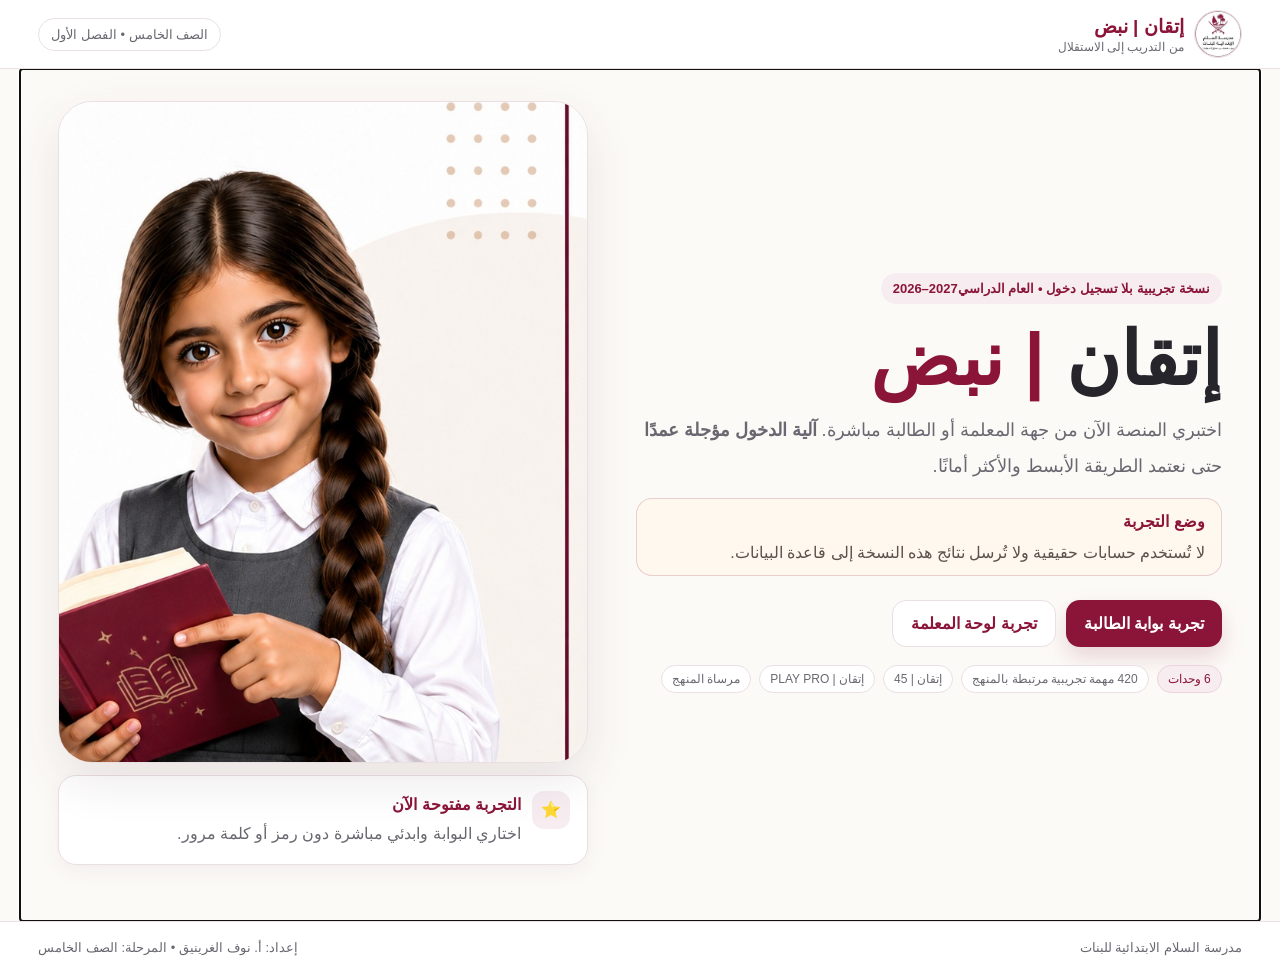
==== commit 643ed5e3: "Add files via upload" ====
--- a/index.html
+++ b/index.html
@@ -5,8 +5,8 @@
   <meta name="viewport" content="width=device-width, initial-scale=1" />
   <meta name="theme-color" content="#8b1538" />
   <meta name="description" content="إتقان | نبض — منصة تفاعلية لرفع التحصيل الأكاديمي في اللغة العربية للصف الخامس" />
-  <title>إتقان | نبض — V8.2 CURRICULUM CORE</title>
-  <link rel="stylesheet" href="styles-v8-2.css?v=8.2.0" />
+  <title>إتقان | نبض — V8.3 DEMO — NO LOGIN</title>
+  <link rel="stylesheet" href="styles-v8-3.css?v=8.3.0" />
 </head>
 <body>
   <div class="app-shell">
@@ -29,7 +29,6 @@
     </footer>
   </div>
   <div class="toast" id="toast" role="status" aria-live="polite"></div>
-  <script src="supabase-v8-2.js?v=8.2.0"></script>
-  <script src="app-v8-2.js?v=8.2.0"></script>
+  <script src="app-v8-3.js?v=8.3.0"></script>
 </body>
 </html>
--- a/styles-v8-3.css
+++ b/styles-v8-3.css
@@ -0,0 +1,361 @@
+:root{
+  --maroon:#8b1538;
+  --maroon-deep:#6d102d;
+  --maroon-soft:#f7edf1;
+  --sand:#d9bd93;
+  --sand-soft:#faf5ed;
+  --cream:#fcfaf7;
+  --ink:#25252b;
+  --muted:#696871;
+  --line:#eadfe2;
+  --white:#ffffff;
+  --green:#15775a;
+  --green-soft:#eaf7f2;
+  --amber:#9a6814;
+  --amber-soft:#fff5df;
+  --red:#ae3948;
+  --red-soft:#fff0f2;
+  --radius-lg:26px;
+  --radius-md:18px;
+  --radius-sm:13px;
+  --shadow-sm:0 6px 20px rgba(70,34,47,.06);
+  --shadow-md:0 18px 48px rgba(70,34,47,.10);
+}
+
+*{box-sizing:border-box}
+html{scroll-behavior:smooth}
+body{margin:0;min-width:320px;font-family:Tahoma,"Segoe UI",Arial,sans-serif;background:var(--cream);color:var(--ink)}
+button,input,select,textarea{font:inherit}
+button{cursor:pointer}
+img{max-width:100%;display:block}
+button:focus-visible,input:focus-visible,select:focus-visible,textarea:focus-visible{outline:3px solid rgba(139,21,56,.20);outline-offset:3px}
+.hidden{display:none!important}
+.muted{color:var(--muted)}
+
+.app-shell{min-height:100vh;display:flex;flex-direction:column}
+.topbar{position:sticky;top:0;z-index:30;background:rgba(255,255,255,.96);backdrop-filter:blur(14px);border-bottom:1px solid var(--line);display:flex;align-items:center;justify-content:space-between;gap:16px;padding:10px clamp(14px,3vw,40px)}
+.brand{border:0;background:transparent;display:flex;align-items:center;gap:10px;color:var(--ink);text-align:right;padding:0;min-width:0}
+.brand img{width:48px;height:48px;border-radius:50%;object-fit:cover;border:1px solid var(--line);flex:none}
+.brand span{display:flex;flex-direction:column;gap:2px;min-width:0}
+.brand strong{font-size:19px;color:var(--maroon);white-space:nowrap}
+.brand small{color:var(--muted);font-size:12px;white-space:normal;overflow-wrap:anywhere}
+.top-actions{display:flex;align-items:center;justify-content:flex-end;gap:8px;flex-wrap:wrap;min-width:0}
+.context,.pill{border:1px solid var(--line);background:#fff;border-radius:999px;padding:8px 12px;color:var(--muted);font-size:13px;max-width:100%;white-space:normal;text-align:center}
+
+main{width:min(1240px,100%);margin:0 auto;padding:32px clamp(14px,3vw,40px) 56px;flex:1;min-width:0}
+.footer{border-top:1px solid var(--line);padding:18px clamp(14px,3vw,40px);display:flex;justify-content:space-between;gap:12px;flex-wrap:wrap;color:var(--muted);font-size:13px;background:#fff}
+
+.btn,.ghost-btn{border:0;border-radius:14px;min-height:44px;padding:11px 18px;font-weight:800;transition:transform .18s ease,background .18s ease,box-shadow .18s ease;white-space:normal;line-height:1.45}
+.ghost-btn{background:#f7f4f4;color:var(--maroon)}
+.btn.primary{background:var(--maroon);color:#fff;box-shadow:0 10px 22px rgba(139,21,56,.16)}
+.btn.primary:hover{background:var(--maroon-deep);transform:translateY(-1px)}
+.btn.secondary{background:#fff;color:var(--maroon);border:1px solid var(--line)}
+.btn.beige{background:var(--sand-soft);color:#634d39}
+.btn.small{min-height:38px;padding:8px 12px;border-radius:11px;font-size:13px}
+
+/* Landing */
+.hero{display:grid;grid-template-columns:minmax(0,1.05fr) minmax(360px,.95fr);gap:clamp(22px,4vw,48px);align-items:center}
+.hero-copy{min-width:0;padding:24px 0}
+.eyebrow{display:inline-flex;max-width:100%;background:var(--maroon-soft);color:var(--maroon);padding:8px 12px;border-radius:999px;font-size:13px;font-weight:800;white-space:normal}
+.hero h1{font-size:clamp(46px,6vw,74px);margin:15px 0 12px;line-height:1.1;overflow-wrap:anywhere}
+.hero h1 span{color:var(--maroon)}
+.hero p{font-size:clamp(16px,1.7vw,18px);line-height:2;color:var(--muted);max-width:720px;margin:0}
+.hero-actions{display:flex;gap:10px;flex-wrap:wrap;margin-top:24px}
+.hero-media{min-width:0;display:grid;gap:12px}
+.mascot-frame{position:relative;min-width:0;background:linear-gradient(155deg,#fff 0%,#f7efe9 100%);border:1px solid var(--line);border-radius:34px;overflow:hidden;box-shadow:var(--shadow-md);aspect-ratio:4/5}
+.mascot-frame img{width:100%;height:100%;object-fit:cover;object-position:center top}
+.companion-card{background:#fff;border:1px solid var(--line);border-radius:18px;padding:15px 17px;display:flex;align-items:flex-start;gap:11px;box-shadow:var(--shadow-sm);line-height:1.8;color:var(--muted);min-width:0}
+.companion-card .companion-icon{width:38px;height:38px;border-radius:12px;display:grid;place-items:center;background:var(--maroon-soft);flex:none}
+.companion-card b{color:var(--maroon)}
+.tag-row{display:flex;gap:8px;flex-wrap:wrap;min-width:0}
+.tag{border:1px solid var(--line);padding:6px 10px;border-radius:999px;font-size:12px;color:var(--muted);background:#fff;white-space:normal;overflow-wrap:anywhere}
+.tag.skill{background:var(--maroon-soft);color:var(--maroon);border-color:#edd4dc}
+
+/* Cards / forms */
+.login-wrap{max-width:600px;margin:34px auto}
+.panel,.card{background:#fff;border:1px solid var(--line);border-radius:var(--radius-lg);padding:clamp(18px,3vw,26px);box-shadow:var(--shadow-sm);min-width:0}
+.panel h2{margin:10px 0 8px;line-height:1.5;overflow-wrap:anywhere}
+.panel p{color:var(--muted);line-height:1.85;overflow-wrap:anywhere}
+.form-grid{display:grid;gap:14px;margin-top:20px}
+.field{display:grid;gap:7px;min-width:0}
+.field label{font-weight:800;font-size:14px}
+.field input,.field select,.field textarea{width:100%;max-width:100%;border:1px solid var(--line);border-radius:13px;padding:12px 13px;background:#fff;color:var(--ink);font-size:16px}
+.field textarea{min-height:120px;resize:vertical}
+.helper{font-size:12px;color:var(--muted);line-height:1.7}
+
+/* Shared dashboards */
+.dashboard{display:grid;gap:20px;min-width:0}
+.welcome{background:linear-gradient(135deg,#fff,#f8f0f2);border:1px solid var(--line);border-radius:var(--radius-lg);padding:22px 24px;display:grid;grid-template-columns:minmax(0,1fr) auto;align-items:center;gap:18px;min-width:0}
+.welcome>div{min-width:0}
+.welcome h1{margin:8px 0;line-height:1.35;font-size:clamp(26px,3vw,38px);overflow-wrap:anywhere}
+.welcome p{margin:0;color:var(--muted);line-height:1.8;overflow-wrap:anywhere}
+.welcome img{width:108px;height:108px;border-radius:22px;object-fit:cover;object-position:top;border:4px solid #fff;box-shadow:var(--shadow-sm);flex:none}
+.stats{display:grid;grid-template-columns:repeat(4,minmax(0,1fr));gap:12px}
+.stat{background:#fff;border:1px solid var(--line);border-radius:20px;padding:17px;min-width:0}
+.stat .value{font-size:clamp(24px,3vw,30px);font-weight:900;color:var(--maroon);line-height:1.2;overflow-wrap:anywhere}
+.stat .label{font-weight:800;margin-top:6px;line-height:1.5}
+.stat .micro{color:var(--muted);font-size:12px;margin-top:5px;line-height:1.6}
+.student-nav,.teacher-nav{display:flex;gap:8px;overflow-x:auto;overscroll-behavior-inline:contain;scroll-snap-type:x proximity;border-bottom:1px solid var(--line);padding:0 0 10px;scrollbar-width:thin}
+.nav-btn{border:0;background:#fff;color:var(--muted);border-radius:12px;padding:10px 14px;font-weight:800;white-space:nowrap;scroll-snap-align:start;flex:none}
+.nav-btn.active{background:var(--maroon);color:#fff}
+.section-title{display:flex;align-items:flex-end;justify-content:space-between;gap:12px;flex-wrap:wrap;min-width:0}
+.section-title>div{min-width:0}
+.section-title h2{margin:0 0 4px;line-height:1.5;overflow-wrap:anywhere}
+.section-title p{margin:0;color:var(--muted);font-size:14px;line-height:1.7;overflow-wrap:anywhere}
+.section-title b{color:var(--maroon)}
+.progress-track{height:10px;background:#eee8e9;border-radius:999px;overflow:hidden;min-width:0}
+.progress-fill{height:100%;background:linear-gradient(90deg,var(--maroon),#b34263);border-radius:999px;transition:width .35s ease}
+
+/* Student */
+.day-strip{display:grid;grid-template-columns:repeat(5,minmax(100px,1fr));gap:8px;margin-top:10px;overflow-x:auto;padding-bottom:4px;scrollbar-width:thin}
+.day-btn{border:1px solid var(--line);background:#fff;border-radius:14px;padding:11px 8px;color:var(--muted);font-weight:800;min-height:58px;white-space:nowrap}
+.day-btn.active{border-color:var(--maroon);background:var(--maroon-soft);color:var(--maroon)}
+.missions{display:grid;grid-template-columns:repeat(3,minmax(0,1fr));gap:14px}
+.mission{background:#fff;border:1px solid var(--line);border-radius:22px;padding:18px;display:flex;flex-direction:column;gap:14px;min-width:0}
+.mission.done{border-color:#bce6d6;background:linear-gradient(180deg,#fff,var(--green-soft))}
+.mission-top{display:flex;align-items:center;justify-content:space-between;gap:10px;min-width:0}
+.mission-icon{width:46px;height:46px;border-radius:14px;background:var(--sand-soft);display:grid;place-items:center;font-size:24px;flex:none}
+.points{font-weight:900;color:var(--maroon);min-width:0;overflow-wrap:anywhere}
+.mission h3{margin:0;line-height:1.5;overflow-wrap:anywhere}
+.mission p{margin:6px 0 0;color:var(--muted);font-size:13px;line-height:1.7;overflow-wrap:anywhere}
+.mission .btn{margin-top:auto;width:100%}
+.grid-2{display:grid;grid-template-columns:repeat(2,minmax(0,1fr));gap:14px;min-width:0}
+.curriculum-list{display:grid;gap:10px;min-width:0}
+.curriculum-item,.curriculum-row{display:flex;align-items:center;gap:12px;padding:14px;border:1px solid var(--line);border-radius:16px;background:#fff;min-width:0}
+.curriculum-item .num,.step-num{width:34px;height:34px;border-radius:50%;display:grid;place-items:center;background:var(--maroon-soft);color:var(--maroon);font-weight:900;flex:none}
+.curriculum-item p,.curriculum-row p{margin:4px 0 0;color:var(--muted);font-size:12px;line-height:1.6;overflow-wrap:anywhere}
+.unit-card{background:#fff;border:1px solid var(--line);border-radius:22px;padding:20px;display:grid;gap:12px;min-width:0}
+.unit-card.active{border-color:#d7a9b8;box-shadow:0 10px 28px rgba(139,21,56,.07)}
+.unit-head{display:flex;align-items:flex-start;justify-content:space-between;gap:12px;min-width:0}
+.unit-head>div{min-width:0}.unit-head h3{margin:0;line-height:1.5;overflow-wrap:anywhere}.unit-head small{color:var(--muted)}
+.component-list{display:flex;gap:7px;flex-wrap:wrap;min-width:0}
+.component{font-size:12px;background:#f8f7f6;border-radius:10px;padding:7px 9px;color:#555;max-width:100%;overflow-wrap:anywhere}
+.status{display:inline-flex;align-items:center;gap:5px;padding:6px 9px;border-radius:999px;font-size:12px;font-weight:800;white-space:normal;text-align:center;line-height:1.4}
+.status.green{background:var(--green-soft);color:var(--green)}
+.status.yellow{background:var(--amber-soft);color:var(--amber)}
+.status.red{background:var(--red-soft);color:var(--red)}
+
+/* Tasks */
+.task-wrap{max-width:840px;margin:0 auto;min-width:0}
+.task-card{background:#fff;border:1px solid var(--line);border-radius:26px;padding:clamp(18px,3vw,28px);box-shadow:var(--shadow-md);min-width:0}
+.task-meta{display:flex;gap:8px;flex-wrap:wrap;margin-bottom:16px;min-width:0}
+.passage{background:#fbf7f1;border-right:4px solid var(--sand);padding:18px;border-radius:14px;line-height:2;font-size:clamp(16px,2vw,18px);margin:16px 0;overflow-wrap:anywhere}
+.task-card h2{line-height:1.7;overflow-wrap:anywhere}
+.choices{display:grid;gap:10px;margin:18px 0}
+.choice{border:1px solid var(--line);background:#fff;text-align:right;border-radius:14px;padding:13px 15px;min-height:48px;line-height:1.7;white-space:normal;overflow-wrap:anywhere}
+.choice:hover{border-color:#cda3b0;background:#fffafb}
+.choice.wrong{animation:shake .35s}
+.feedback{border-radius:14px;padding:14px 16px;line-height:1.8;margin-top:12px;overflow-wrap:anywhere}
+.feedback.success{background:var(--green-soft);color:#146f52}.feedback.warning{background:var(--amber-soft);color:#895c0d}.score-pop{font-weight:900;color:var(--maroon)}
+
+/* Teacher */
+.teacher-grid{display:grid;grid-template-columns:repeat(4,minmax(0,1fr));gap:12px}
+.data-card{background:#fff;border:1px solid var(--line);border-radius:18px;padding:18px;min-width:0}
+.data-card b{font-size:28px;color:var(--maroon);display:block;overflow-wrap:anywhere}.data-card small{color:var(--muted);line-height:1.6}
+.insight-card{background:linear-gradient(135deg,#fff9f4,#fff);border:1px solid #eddfd1;border-radius:20px;padding:20px;line-height:1.9;min-width:0;overflow-wrap:anywhere}
+.student-board{background:#fff;border:1px solid var(--line);border-radius:22px;min-width:0}
+.student-board-head,.student-record{display:grid;grid-template-columns:minmax(130px,1.2fr) minmax(80px,.7fr) minmax(80px,.7fr) minmax(160px,1.25fr) minmax(120px,.9fr);gap:12px;align-items:center;padding:14px 16px;min-width:0}
+.student-board-head{background:#faf8f7;color:var(--muted);font-size:13px;font-weight:800;border-bottom:1px solid var(--line)}
+.student-record{border-bottom:1px solid #f0ebed}
+.student-record:last-child{border-bottom:0}
+.student-record>div{min-width:0;overflow-wrap:anywhere}
+.student-name{font-weight:900;color:var(--ink)}
+.mastery-cell{display:grid;grid-template-columns:minmax(80px,1fr) auto;gap:8px;align-items:center;min-width:0}
+.mastery-cell b{color:var(--maroon);font-size:13px}
+.skill-bars{display:grid;gap:12px;min-width:0}
+.skill-row{display:grid;grid-template-columns:minmax(120px,160px) minmax(100px,1fr) 48px;gap:10px;align-items:center;min-width:0}
+.skill-row strong{overflow-wrap:anywhere}
+.interventions{display:grid;grid-template-columns:repeat(3,minmax(0,1fr));gap:12px}
+.intervention{border:1px solid var(--line);border-radius:18px;padding:18px;min-width:0;background:#fff}
+.intervention h3{margin-top:0;line-height:1.5}.intervention.red{border-color:#f2cbd1}.intervention.yellow{border-color:#f1ddb4}.intervention.green{border-color:#c9e8dd}
+.names{display:flex;gap:7px;flex-wrap:wrap}.name-chip{background:#f7f4f4;border-radius:999px;padding:6px 9px;font-size:12px}
+
+.toast{position:fixed;left:50%;bottom:24px;transform:translate(-50%,20px);opacity:0;pointer-events:none;background:#2f2630;color:#fff;padding:12px 18px;border-radius:14px;box-shadow:var(--shadow-md);transition:.2s;z-index:50;max-width:min(92vw,520px);text-align:center;line-height:1.6}
+.toast.show{opacity:1;transform:translate(-50%,0)}
+
+@keyframes shake{25%{transform:translateX(5px)}50%{transform:translateX(-5px)}75%{transform:translateX(3px)}}
+
+@media (max-width:980px){
+  .hero{grid-template-columns:1fr;gap:22px}.hero-media{max-width:620px;width:100%;margin-inline:auto}.mascot-frame{aspect-ratio:16/11}
+  .stats,.teacher-grid{grid-template-columns:repeat(2,minmax(0,1fr))}
+  .missions{grid-template-columns:repeat(2,minmax(0,1fr))}
+  .interventions{grid-template-columns:1fr}
+}
+
+@media (max-width:720px){
+  main{padding-top:22px;padding-bottom:42px}
+  .topbar{align-items:flex-start}.brand img{width:42px;height:42px}.brand strong{font-size:17px}.brand small{display:none}.context{display:none}
+  .welcome{grid-template-columns:1fr auto;padding:18px}.welcome img{width:82px;height:82px;border-radius:18px}.welcome h1{font-size:27px}
+  .stats,.teacher-grid,.grid-2{grid-template-columns:1fr 1fr}
+  .missions{grid-template-columns:1fr}
+  .skill-row{grid-template-columns:1fr auto}.skill-row .progress-track{grid-column:1 / -1;grid-row:2}
+  .student-board{background:transparent;border:0;border-radius:0;display:grid;gap:10px;overflow:visible}
+  .student-board-head{display:none}
+  .student-record{background:#fff;border:1px solid var(--line);border-radius:18px;padding:16px;grid-template-columns:1fr 1fr;gap:12px;box-shadow:var(--shadow-sm)}
+  .student-record>div::before{content:attr(data-label);display:block;color:var(--muted);font-size:11px;font-weight:700;margin-bottom:4px}
+  .student-record .student-name{grid-column:1 / -1;font-size:18px;padding-bottom:4px;border-bottom:1px solid #f2edef}
+  .student-record .student-name::before{display:none}
+  .student-record .mastery-cell{display:block}.student-record .mastery-cell .progress-track{margin-top:7px}.student-record .mastery-cell b{display:block;margin-top:6px}
+}
+
+@media (max-width:520px){
+  .topbar{gap:8px;padding-inline:12px}.top-actions{gap:6px}.ghost-btn{padding:9px 11px;min-height:40px;font-size:13px}
+  main{padding-inline:12px}
+  .hero-copy{padding-top:8px}.hero h1{font-size:44px}.hero p{font-size:16px;line-height:1.9}.hero-actions .btn{width:100%}.mascot-frame{aspect-ratio:4/5;border-radius:26px}
+  .companion-card{padding:13px 14px}
+  .welcome{grid-template-columns:1fr;padding:17px}.welcome img{width:76px;height:76px;order:-1}.welcome h1{font-size:25px}
+  .stats,.teacher-grid,.grid-2{grid-template-columns:1fr}.stat{padding:15px}.stat .value{font-size:26px}
+  .panel{border-radius:20px}.unit-head{flex-direction:column}.unit-head .status{align-self:flex-start}
+  .student-record{grid-template-columns:1fr}.student-record .student-name{grid-column:1}.student-record>div{padding-bottom:5px}
+  .section-title{align-items:flex-start}.task-card{border-radius:20px}
+  .day-strip{grid-template-columns:repeat(5,96px)}
+}
+
+@media (prefers-reduced-motion:reduce){html{scroll-behavior:auto}*,*::before,*::after{animation-duration:.001ms!important;animation-iteration-count:1!important;transition-duration:.001ms!important}}
+
+
+
+/* V4 — سلامة اللغة العربية ووضوح النص */
+:where(h1,h2,h3,p,span,small,strong,b,label,button,a,div,li){
+  word-break:normal;
+  overflow-wrap:break-word;
+}
+[dir="rtl"]{text-align:start;}
+.hero-copy,.companion-card,.panel,.card,.welcome,.stat,.mission,.unit-card,.task-card,.data-card,.insight-card,.student-record,.intervention{height:auto;max-height:none;}
+.mascot-frame{overflow:hidden;} /* يحتوي صورة فقط */
+.mascot-frame img{object-fit:cover;object-position:center 8%;}
+.welcome img{object-fit:cover;object-position:center 10%;}
+.student-board{overflow:visible;}
+@media (max-width:720px){.mascot-frame img{object-position:center 8%;}}
+
+
+/* V4.2 — تثبيت عرض الأرقام المختلطة مع النص العربي */
+.num-ltr{direction:ltr;unicode-bidi:isolate;display:inline-block;}
+@media (max-width:420px){
+  .topbar{padding-block:8px;}
+  .brand strong{font-size:16px;}
+  .footer{font-size:12px;line-height:1.8;}
+  .eyebrow{line-height:1.7;}
+}
+.num-ltr{flex:none;white-space:nowrap;}
+
+
+/* V5 — خريطة منهج متسلسلة وتصميم مهمة ذكي */
+.unit-switcher{display:grid;grid-template-columns:repeat(6,minmax(0,1fr));gap:8px;min-width:0}.unit-switch{border:1px solid var(--line);background:#fff;border-radius:16px;padding:12px 10px;color:var(--muted);display:grid;gap:3px;min-width:0;line-height:1.5}.unit-switch b{color:inherit;overflow-wrap:anywhere}.unit-switch small{font-size:11px;color:inherit}.unit-switch.active{background:var(--maroon);color:#fff;border-color:var(--maroon)}.unit-switcher.compact .unit-switch{padding:10px 8px;font-weight:800}.curriculum-focus{background:#fff;border:1px solid var(--line);border-radius:24px;padding:clamp(18px,3vw,26px);display:grid;gap:18px;min-width:0}.curriculum-focus-head h2{margin:8px 0 4px}.curriculum-focus-head p{margin:0;color:var(--muted)}.outcome-box{background:var(--sand-soft);border:1px solid #eee1cf;border-radius:18px;padding:16px 18px;line-height:1.8;min-width:0}.outcome-box ul{margin:8px 0 0;padding-inline-start:22px}.outcome-box li{margin:4px 0}.lesson-grid{display:grid;grid-template-columns:repeat(2,minmax(0,1fr));gap:12px;min-width:0}.lesson-card{border:1px solid var(--line);border-radius:18px;padding:16px;display:flex;gap:12px;align-items:flex-start;background:#fff;min-width:0}.lesson-order{width:34px;height:34px;border-radius:50%;display:grid;place-items:center;background:var(--maroon-soft);color:var(--maroon);font-weight:900;flex:none}.lesson-copy{min-width:0}.lesson-copy h3{margin:4px 0 2px;line-height:1.5}.lesson-copy p{margin:0 0 10px;color:var(--muted);font-size:12px}.lesson-type{font-size:12px;color:var(--maroon);font-weight:800}.skill-map-list{display:grid;gap:12px}.skill-map-lesson{background:#fff;border:1px solid var(--line);border-radius:20px;padding:18px;display:grid;grid-template-columns:minmax(180px,.7fr) minmax(0,1.3fr);gap:16px;min-width:0}.skill-map-title span{color:var(--maroon);font-size:12px;font-weight:800}.skill-map-title h3{margin:5px 0;line-height:1.5}.skill-map-title small{color:var(--muted)}.skill-map-groups{display:grid;gap:10px}.skill-map-group{border-right:3px solid #ead5dc;padding-inline-start:12px}.skill-map-group b{display:block;margin-bottom:7px}.subskill-list{display:flex;gap:7px;flex-wrap:wrap}.subskill-list span{background:#f8f6f5;border:1px solid #eee7e9;border-radius:999px;padding:6px 9px;font-size:12px;color:#5f5d63}.builder-layout{display:grid;grid-template-columns:minmax(0,1.25fr) minmax(280px,.75fr);gap:16px;align-items:start}.builder-grid{display:grid;grid-template-columns:repeat(2,minmax(0,1fr));gap:12px}.guide-box{background:var(--sand-soft);border:1px solid #eee0cd;border-radius:16px;padding:14px 16px}.guide-box b{color:var(--maroon)}.guide-box p{margin:6px 0 0;color:#5d5148;line-height:1.8}.builder-summary{position:sticky;top:92px}.builder-link{display:grid;gap:9px;margin-top:12px}.builder-link>div{border-bottom:1px solid #f0eaec;padding-bottom:8px;display:grid;gap:2px}.builder-link small{color:var(--muted);font-size:11px}.builder-link b{line-height:1.5}.builder-link span{color:var(--muted);font-size:12px}.builder-link code{direction:ltr;unicode-bidi:isolate;background:#f6f3f4;border:1px solid var(--line);padding:8px 10px;border-radius:10px;overflow-wrap:anywhere;font-family:Consolas,monospace;font-size:11px}.divider{height:1px;background:var(--line);margin:18px 0}@media(max-width:980px){.unit-switcher{grid-template-columns:repeat(3,minmax(0,1fr))}.builder-layout{grid-template-columns:1fr}.builder-summary{position:static}.skill-map-lesson{grid-template-columns:1fr}.lesson-grid{grid-template-columns:1fr 1fr}}@media(max-width:720px){.unit-switcher{display:flex;overflow-x:auto;padding-bottom:4px}.unit-switch{min-width:145px;flex:none}.lesson-grid,.builder-grid{grid-template-columns:1fr}}@media(max-width:520px){.unit-switcher.compact .unit-switch{min-width:128px}.curriculum-focus{padding:16px}.skill-map-lesson{padding:15px}.builder-layout .panel{padding:16px}}
+
+
+/* V6 — النشر والتوجيه وبنك نبض */
+.assigned-block{display:grid;gap:12px;padding:18px;border:1px solid #e5cbd4;background:linear-gradient(135deg,#fff,#fbf3f6);border-radius:22px}
+.publish-box{border:1px solid #e8d8c5;background:var(--sand-soft);border-radius:20px;padding:18px;display:grid;gap:14px}
+.publish-box h3{margin:8px 0 0}.builder-actions{display:flex;gap:10px;flex-wrap:wrap}.builder-actions .btn{flex:1 1 190px}
+.response-fields{display:grid;gap:12px}.bank-filters{display:grid;grid-template-columns:repeat(3,minmax(0,1fr));gap:12px;background:#fff;border:1px solid var(--line);border-radius:20px;padding:16px}
+.bank-summary{color:var(--muted);font-size:13px}.bank-grid{display:grid;grid-template-columns:repeat(2,minmax(0,1fr));gap:12px}.bank-card{background:#fff;border:1px solid var(--line);border-radius:20px;padding:18px;display:grid;gap:12px;min-width:0}.bank-card h3{margin:0;line-height:1.5}.bank-card p{margin:0;color:var(--muted);line-height:1.8}.bank-card-head{display:flex;justify-content:space-between;gap:8px;flex-wrap:wrap}.bank-passage{background:#faf8f6;border-right:4px solid var(--sand);border-radius:12px;padding:12px 14px;line-height:1.9;color:#504d52}.bank-card .btn{justify-self:start}.teacher-led-note{background:var(--amber-soft);border:1px solid #ecd6a3;border-radius:14px;padding:12px 14px;color:#745015;line-height:1.8;margin-bottom:12px}
+@media(max-width:860px){.bank-filters{grid-template-columns:1fr 1fr}.bank-grid{grid-template-columns:1fr}.bank-filters .field:last-child{grid-column:1/-1}}
+@media(max-width:520px){.bank-filters{grid-template-columns:1fr}.bank-filters .field:last-child{grid-column:auto}.publish-box{padding:14px}.builder-actions .btn{flex-basis:100%}.assigned-block{padding:14px}}
+
+/* V6.1 */
+.bank-summary{display:flex;align-items:center;justify-content:space-between;gap:12px;flex-wrap:wrap}
+
+
+/* V6.2 — بنك نبض: عرض جميع الأسئلة */
+.bank-toolbar{display:grid;grid-template-columns:minmax(0,1fr) auto;gap:12px;align-items:end;margin:14px 0}
+.bank-search input{min-height:48px}
+.bank-filters.expanded{grid-template-columns:repeat(5,minmax(0,1fr))}
+.bank-summary-actions{display:flex;gap:8px;flex-wrap:wrap}
+.bank-id{direction:ltr;unicode-bidi:isolate;font-size:10px;color:#999;background:#f7f4f5;border:1px solid var(--line);padding:5px 8px;border-radius:999px}
+.bank-sequence{display:flex;gap:7px;align-items:center;flex-wrap:wrap;color:var(--muted);font-size:12px;line-height:1.7}
+.bank-sequence b{color:var(--maroon)}
+.bank-question{background:#fff;border:1px solid #eee7e9;border-radius:14px;padding:12px 14px}
+.bank-question p{margin:6px 0 0;color:#2f2d31}
+.bank-details{display:grid;gap:10px;border-top:1px dashed var(--line);padding-top:12px}
+.bank-answer,.bank-criterion,.bank-origin{background:#faf8f7;border-radius:12px;padding:12px 14px;line-height:1.8}
+.bank-answer ol{margin:8px 0 0;padding-inline-start:24px}
+.bank-answer li{margin:5px 0}
+.correct-choice{font-weight:800;color:#176b55}
+.answer-mark{font-size:11px;background:#e7f5ef;color:#176b55;border-radius:999px;padding:3px 7px;margin-inline-start:5px;white-space:nowrap}
+.bank-actions{display:flex;gap:8px;flex-wrap:wrap}
+.bank-pagination{display:flex;justify-content:center;align-items:center;gap:8px;flex-wrap:wrap;margin:18px 0 4px;padding:12px;background:#fff;border:1px solid var(--line);border-radius:18px}
+.bank-pagination span{color:var(--muted);padding:0 8px}
+.empty-state{background:#fff;border:1px dashed var(--line);border-radius:20px;padding:28px;text-align:center;color:var(--muted)}
+.empty-state h3{color:var(--text);margin-top:0}
+@media(max-width:1100px){.bank-filters.expanded{grid-template-columns:repeat(3,minmax(0,1fr))}}
+@media(max-width:720px){.bank-toolbar{grid-template-columns:1fr}.bank-toolbar .btn{width:100%}.bank-filters.expanded{grid-template-columns:1fr 1fr}}
+@media(max-width:520px){.bank-filters.expanded{grid-template-columns:1fr}.bank-actions .btn,.bank-summary-actions .btn{flex:1 1 100%}.bank-pagination .btn{flex:1 1 40%}}
+
+/* V7 — نبض الأسبوع */
+.week-grid{display:grid;grid-template-columns:repeat(5,minmax(0,1fr));gap:14px;margin:18px 0 26px}.week-day-card{border:1px solid #eadde1;border-radius:22px;padding:18px;background:#fff;display:flex;flex-direction:column;gap:12px;min-height:235px}.week-day-card.active{box-shadow:0 0 0 2px rgba(151,18,61,.12);border-color:#97123d}.week-day-head{display:flex;align-items:center;justify-content:space-between;gap:10px}.week-day-head span{font-weight:800;color:#97123d}.week-day-head small{background:#f6eef1;padding:6px 9px;border-radius:999px}.week-day-card h3{margin:0;font-size:1.05rem}.week-day-card p{margin:0;color:#68656d;line-height:1.7}.week-day-card .btn{margin-top:auto}.week-note{background:#fbf6ed;border:1px solid #ead9bd;border-radius:18px;padding:16px 18px;line-height:1.8}.week-note p{margin:.35rem 0 0}.week-planner-controls{margin-bottom:18px}.teacher-week .helper{display:block;line-height:1.65;color:#777}.server-badge{display:inline-flex;align-items:center;gap:6px;background:#edf8f3;color:#23735c;padding:7px 11px;border-radius:999px;font-weight:700}
+@media(max-width:1100px){.week-grid{grid-template-columns:repeat(2,minmax(0,1fr))}}
+@media(max-width:650px){.week-grid{grid-template-columns:1fr}.week-day-card{min-height:0}}
+/* V7.2 — الحسابات والمزامنة الحقيقية */
+.setup-box{margin-top:18px;border:1px solid #eadde1;border-radius:18px;padding:14px 16px;background:#fffafb}
+.setup-box summary{cursor:pointer;font-weight:800;color:#8b1538}
+.server-panel{margin-bottom:20px}
+.simple-list{display:grid;gap:10px;margin-top:14px}
+.simple-row{display:grid;grid-template-columns:minmax(0,1.6fr) minmax(100px,.8fr) minmax(90px,.6fr);gap:12px;align-items:center;padding:12px 14px;border:1px solid #eee2e6;border-radius:14px;background:#fff}
+.simple-row div{display:grid;gap:3px}.simple-row small{color:#777}.simple-row code{direction:ltr;text-align:left;background:#f7f2f4;border-radius:9px;padding:6px 8px}.empty-state{text-align:center;padding:30px 22px}.empty-state h2,.empty-state h3{margin-top:0}
+@media(max-width:650px){.simple-row{grid-template-columns:1fr}.simple-row code{text-align:right}}
+
+/* ===== V8: إتقان | 45 + إتقان | PLAY ===== */
+.itqan-launchers{display:grid;grid-template-columns:repeat(2,minmax(0,1fr));gap:14px;margin:18px 0 16px}.itqan-launch{appearance:none;border:1px solid rgba(139,21,56,.16);background:linear-gradient(135deg,#fff,#fbf5f0);border-radius:22px;padding:16px 18px;display:flex;align-items:center;gap:14px;text-align:right;cursor:pointer;box-shadow:0 12px 30px rgba(62,35,26,.06);transition:.2s ease}.itqan-launch:hover{transform:translateY(-2px);box-shadow:0 16px 34px rgba(62,35,26,.1)}.itqan-launch.active{outline:3px solid rgba(139,21,56,.12);border-color:#8b1538}.itqan-launch.play{background:linear-gradient(135deg,#fff,#f7f2fb)}.launch-mark{min-width:56px;height:56px;border-radius:18px;background:#8b1538;color:#fff;display:grid;place-items:center;font-size:20px;font-weight:900}.itqan-launch.play .launch-mark{background:#6f315c}.itqan-launch span:last-child{display:grid;gap:3px}.itqan-launch b{font-size:19px}.itqan-launch small{line-height:1.7;color:#6d6260}.v8-feature-head{display:flex;align-items:flex-start;justify-content:space-between;gap:20px;margin:20px 0}.v8-feature-head h2{font-size:30px;margin:5px 0}.v8-feature-head p{margin:0;max-width:760px;line-height:1.9}.class45-setup{margin-bottom:14px}.class45-actions{display:flex;align-items:center;gap:16px;flex-wrap:wrap;margin-top:12px}.class45-timeline{display:grid;grid-template-columns:repeat(6,minmax(0,1fr));gap:8px;margin:16px 0}.class45-timeline>div{background:#8b1538;color:#fff;border-radius:16px;padding:13px 8px;text-align:center;display:grid;gap:4px}.class45-timeline>div.quiet{background:#eee7e1;color:#4c403d}.class45-timeline b{font-size:18px}.class45-timeline span{font-size:12px}.class45-stagebar{display:grid;grid-template-columns:repeat(3,minmax(0,1fr));gap:10px;margin:14px 0}.stage-pill{border:1px solid #e5d8cf;background:#fff;border-radius:16px;padding:12px;cursor:pointer;display:grid;gap:3px;text-align:center}.stage-pill.active{background:#8b1538;color:#fff;border-color:#8b1538}.stage-pill small{opacity:.8}.class45-live{overflow:visible}.timer-box{display:flex;align-items:center;gap:8px;direction:ltr}.timer-box>span{font-size:26px;font-weight:900;font-variant-numeric:tabular-nums}.btn.mini{padding:7px 10px;font-size:12px}.class45-question{background:#fffaf6;border:1px solid #eadfd7;border-radius:20px;padding:20px;margin-top:12px}.class45-question h2{font-size:27px;line-height:1.7}.class45-choices{display:grid;grid-template-columns:repeat(2,minmax(0,1fr));gap:10px;margin-top:16px}.class45-choice{border:1px solid #e3d7cf;background:#fff;border-radius:14px;padding:13px;display:flex;gap:10px;align-items:center}.class45-choice>span{width:30px;height:30px;border-radius:10px;background:#f1e6df;display:grid;place-items:center;font-weight:800}.open-response-hint{margin-top:14px;padding:13px;border-radius:14px;background:#f5f0ec;color:#615653}.answer-reveal{margin-top:15px;padding:14px;border-radius:14px;background:#eef7ef;border:1px solid #d5ead7;line-height:1.8}.class45-controls{display:flex;justify-content:flex-end;gap:10px;margin-top:14px;flex-wrap:wrap}.pulse-tally{display:grid;grid-template-columns:repeat(2,minmax(0,1fr)) auto;gap:10px;align-items:stretch;margin-top:16px}.pulse-tally>div{border:1px solid #eadfd7;border-radius:16px;padding:12px;background:#fff;display:grid;grid-template-columns:1fr auto auto;align-items:center;gap:10px}.pulse-tally b{font-size:25px}.pulse-tally button[data-tally]{border:0;border-radius:10px;padding:8px 10px;cursor:pointer;background:#8b1538;color:white;font-weight:800}
+.play-total{min-width:130px;padding:14px 18px;border-radius:20px;background:#6f315c;color:#fff;text-align:center;display:grid}.play-total b{font-size:34px}.play-principle{display:flex;align-items:center;gap:10px;flex-wrap:wrap;background:#fff6ef;border:1px solid #eadbd1;border-radius:16px;padding:12px 14px;margin-bottom:14px}.play-principle small{margin-inline-start:auto;color:#71645f}.play-filters{margin-bottom:15px}.play-library-head{display:flex;justify-content:space-between;gap:12px;align-items:center;margin:14px 0}.play-grid{display:grid;grid-template-columns:repeat(3,minmax(0,1fr));gap:14px}.play-card{border:1px solid #eadfd7;background:#fff;border-radius:20px;padding:16px;display:flex;flex-direction:column;gap:12px;box-shadow:0 10px 25px rgba(60,34,27,.05)}.play-card h3{margin:3px 0;font-size:18px}.play-card p{margin:0;color:#71645f;line-height:1.7}.play-icon{width:50px;height:50px;border-radius:16px;background:#f7eee8;display:grid;place-items:center;font-size:26px}.pager{display:flex;align-items:center;justify-content:center;gap:12px;margin:18px 0}.play-stage{border-radius:26px;background:linear-gradient(160deg,#fff8f2,#fff);border:1px solid #eadfd7;padding:18px;min-height:540px}.play-stage-top{display:grid;grid-template-columns:auto 1fr auto;align-items:center;gap:16px}.play-badge{display:flex;align-items:center;justify-content:center;gap:9px;flex-wrap:wrap}.play-badge>span{font-size:28px}.play-badge small{width:100%;text-align:center;color:#7a6d68}.play-clock{width:72px;height:72px;border-radius:50%;background:#8b1538;color:white;display:grid;place-items:center;align-content:center}.play-clock>span{font-size:26px;font-weight:900;line-height:1}.play-clock small{font-size:10px}.play-board{max-width:900px;margin:22px auto;background:white;border:1px solid #eadfd7;border-radius:24px;padding:24px;box-shadow:0 18px 45px rgba(64,35,29,.08)}.play-board h2{text-align:center;font-size:30px}.play-prompt{font-size:26px;line-height:1.8;text-align:center;margin:22px 0;font-weight:700}.play-choices{display:grid;grid-template-columns:repeat(2,minmax(0,1fr));gap:12px}.play-choice{border:1px solid #ded2cb;background:#fffaf6;border-radius:16px;padding:14px;text-align:right;font:inherit;cursor:pointer;display:flex;gap:10px;align-items:center;transition:.18s}.play-choice:hover{transform:translateY(-2px);border-color:#8b1538}.play-choice>span{width:32px;height:32px;border-radius:10px;background:#8b1538;color:#fff;display:grid;place-items:center;flex:0 0 auto}.play-choice.correct{background:#edf8ee;border-color:#7eb485}.play-choice.wrong{background:#fff0ef;border-color:#d98e87}.play-feedback{margin-top:14px}.play-open{text-align:center;background:#f7f3ef;border-radius:16px;padding:18px}.play-stage-actions{display:flex;justify-content:center;gap:10px;flex-wrap:wrap}.mechanic-race .play-board,.mechanic-flash .play-board{border-top:6px solid #8b1538}.mechanic-box .play-board,.mechanic-treasure .play-board{border-top:6px solid #ad855f}.mechanic-star .play-board,.mechanic-wheel .play-board{border-top:6px solid #b69a3b}.mechanic-gate .play-board,.mechanic-shield .play-board{border-top:6px solid #6f315c}.mechanic-maze .play-board,.mechanic-ladder .play-board{border-top:6px solid #7f786c}.hidden{display:none!important}
+@media(max-width:900px){.itqan-launchers,.play-grid{grid-template-columns:1fr}.class45-timeline{grid-template-columns:repeat(3,minmax(0,1fr))}.play-stage-top{grid-template-columns:1fr auto}.play-stage-top>.btn{grid-column:1/-1}.pulse-tally{grid-template-columns:1fr}.play-principle small{margin-inline-start:0;width:100%}}
+@media(max-width:620px){.class45-timeline{grid-template-columns:repeat(2,minmax(0,1fr))}.class45-stagebar,.class45-choices,.play-choices{grid-template-columns:1fr}.v8-feature-head{display:block}.play-total{margin-top:12px}.play-board{padding:16px}.play-prompt,.class45-question h2{font-size:21px}.itqan-launch{align-items:flex-start}.launch-mark{min-width:48px;height:48px}}
+
+/* ===== V8.1 | PLAY PRO ===== */
+.play-dashboard{display:grid;grid-template-columns:repeat(4,minmax(0,1fr));gap:12px;margin:14px 0 18px}.play-dashboard>div{background:#fff;border:1px solid #eadfd7;border-radius:18px;padding:15px;display:grid;gap:3px;text-align:center;box-shadow:0 8px 24px rgba(64,35,29,.05)}.play-dashboard b{font-size:28px;color:#8b1538}.play-dashboard span{font-size:13px;color:#6d6260}.play-result-banner,.play-prescription{display:flex;align-items:center;justify-content:space-between;gap:14px;flex-wrap:wrap;border-radius:20px;padding:16px 18px;margin:14px 0}.play-result-banner{background:#eef7ef;border:1px solid #d1e7d4}.play-prescription{background:linear-gradient(135deg,#fff5ed,#f8eef4);border:1px solid #ead4dc}.play-result-banner h3,.play-prescription h3{margin:4px 0}.play-result-banner p,.play-prescription p{margin:0;line-height:1.8}.play-template-showcase{display:grid;grid-template-columns:repeat(5,minmax(0,1fr));gap:10px;margin:14px 0}.template-chip{border:1px solid #eadfd7;background:#fff;border-radius:18px;padding:13px 10px;display:grid;gap:4px;place-items:center;cursor:pointer;font:inherit;transition:.18s ease}.template-chip:hover{transform:translateY(-2px);border-color:#8b1538}.template-chip.active{background:#8b1538;color:#fff;border-color:#8b1538}.template-chip>span{font-size:27px}.template-chip b{font-size:14px}.template-chip small{font-size:11px;opacity:.78}.pro-grid{grid-template-columns:repeat(4,minmax(0,1fr))}.pro-card{position:relative;overflow:visible;min-height:255px}.play-card-top{display:flex;align-items:center;justify-content:space-between;gap:8px}.duration-pill{background:#f5eee8;border:1px solid #eadfd7;border-radius:999px;padding:5px 9px;font-size:11px;color:#5e514d}.mechanic-card-hunt{border-top:4px solid #8b1538}.mechanic-card-race{border-top:4px solid #6f315c}.mechanic-card-gate{border-top:4px solid #8c6a4b}.mechanic-card-ladder{border-top:4px solid #6d7765}.mechanic-card-wheel{border-top:4px solid #ad8d36}.play-pro{background:linear-gradient(160deg,#fff9f4,#fdfcfb)}.pro-clock{width:88px;height:88px}.pro-clock>span{font-size:23px;font-variant-numeric:tabular-nums}.play-session-strip{display:flex;gap:9px;flex-wrap:wrap;justify-content:center;margin:15px auto 0}.play-session-strip>span{background:#fff;border:1px solid #e9ddd5;border-radius:999px;padding:7px 11px;font-size:12px}.pro-board{max-width:1050px;overflow:visible}.play-board-head{display:flex;justify-content:space-between;align-items:flex-start;gap:18px;flex-wrap:wrap}.play-board-head h2{margin:4px 0;text-align:right}.timer-presets{display:flex;align-items:center;gap:6px;flex-wrap:wrap}.timer-presets>button:not(.btn){border:1px solid #dfd2ca;background:#fff;border-radius:11px;padding:7px 9px;cursor:pointer;font:inherit}.timer-presets>button.active{background:#8b1538;color:#fff;border-color:#8b1538}.play-question-meta{display:flex;gap:7px;flex-wrap:wrap;margin-top:14px}.play-open-pro{text-align:center;border:1px dashed #d8cac1;background:#faf6f2;border-radius:18px;padding:22px;line-height:1.9}.hunt-field{display:grid;grid-template-columns:repeat(2,minmax(0,1fr));gap:16px;margin:20px 0}.hunt-target{border:2px solid #ead8df;background:radial-gradient(circle at 18% 15%,#fff,#fff7fa);border-radius:24px;padding:18px;display:flex;align-items:center;gap:14px;text-align:right;cursor:pointer;font:inherit;min-height:92px;transition:.18s}.hunt-target:hover{transform:scale(1.015);border-color:#8b1538}.target-ring{width:52px;height:52px;border:8px double #8b1538;border-radius:50%;display:grid;place-items:center;font-weight:900;color:#8b1538;flex:0 0 auto}.gate-field{display:grid;grid-template-columns:repeat(4,minmax(0,1fr));gap:12px;margin:22px 0}.evidence-gate{border:0;background:linear-gradient(180deg,#7a355f,#5f294a);color:#fff;border-radius:22px 22px 10px 10px;padding:0 12px 15px;min-height:190px;cursor:pointer;font:inherit;display:flex;flex-direction:column;gap:10px;align-items:center;justify-content:flex-start;box-shadow:0 12px 24px rgba(73,36,60,.16);transition:.18s}.evidence-gate:hover{transform:translateY(-4px)}.gate-door{margin-top:0;width:58px;height:72px;border-radius:30px 30px 6px 6px;background:#fff4e8;color:#6f315c;display:grid;place-items:center;font-size:24px;font-weight:900;border:4px solid #cfb18c}.evidence-gate b{line-height:1.7}.evidence-gate small{opacity:.75}.race-track{display:grid;grid-template-columns:1fr 1fr;gap:12px;margin:18px 0}.race-team{background:#faf5f1;border:1px solid #e7dad1;border-radius:16px;padding:12px;display:grid;grid-template-columns:auto 1fr auto;gap:9px;align-items:center}.race-lane{height:12px;background:#e8dfd9;border-radius:999px;overflow:hidden}.race-lane i{display:block;height:100%;background:#8b1538;border-radius:999px;transition:.3s}.race-team:nth-child(2) .race-lane i{background:#6f315c}.race-choices,.ladder-choices,.wheel-choices{display:grid;grid-template-columns:repeat(2,minmax(0,1fr));gap:10px}.race-choice,.ladder-choice,.wheel-choice{border:1px solid #dfd2ca;background:#fff;border-radius:16px;padding:14px;text-align:right;cursor:pointer;font:inherit;display:flex;gap:10px;align-items:center}.race-choice>span,.ladder-choice>span,.wheel-choice>span{width:34px;height:34px;border-radius:11px;background:#8b1538;color:#fff;display:grid;place-items:center;flex:0 0 auto}.team-awards{display:flex;justify-content:center;gap:10px;margin-top:14px;flex-wrap:wrap}.team-awards button{border:1px solid #d7c9c0;background:#fff7f1;border-radius:13px;padding:9px 13px;cursor:pointer;font:inherit;font-weight:800}.ladder-wrap{display:grid;grid-template-columns:260px 1fr;gap:18px;align-items:center}.mastery-ladder{display:flex;flex-direction:column-reverse;gap:7px;padding:10px}.ladder-rung{min-height:52px;border-radius:12px;border:1px solid #d8d1ca;background:#f3f0ed;display:flex;align-items:center;justify-content:space-between;padding:8px 14px;transition:.2s}.ladder-rung span{width:30px;height:30px;border-radius:50%;background:#ded7d1;display:grid;place-items:center;font-weight:900}.ladder-rung.active{background:#fff1e5;border-color:#8b1538;transform:translateX(-8px)}.ladder-rung.done{background:#edf7ee;border-color:#bfd9c3}.ladder-rung.done span{background:#5f8a66;color:#fff}.wheel-zone{display:flex;align-items:center;justify-content:center;gap:24px;flex-wrap:wrap;margin:18px 0}.gold-wheel{width:210px;height:210px;border-radius:50%;position:relative;display:grid;place-items:center;background:conic-gradient(#f3d887 0 60deg,#fff1bd 60deg 120deg,#d9b85a 120deg 180deg,#f7e8ae 180deg 240deg,#cda64a 240deg 300deg,#ffe8a0 300deg);border:10px solid #8b6b22;box-shadow:0 15px 32px rgba(118,88,18,.22)}.gold-wheel:after{content:'';position:absolute;top:-24px;border-left:13px solid transparent;border-right:13px solid transparent;border-top:28px solid #8b1538}.gold-wheel b{width:72px;height:72px;border-radius:50%;display:grid;place-items:center;background:#8b1538;color:#fff;border:5px solid #fff3c9;z-index:2}.gold-wheel>span{position:absolute;font-weight:900;color:#5c4514}.gold-wheel>span:nth-child(1){top:18px}.gold-wheel>span:nth-child(2){top:48px;right:26px}.gold-wheel>span:nth-child(3){bottom:46px;right:25px}.gold-wheel>span:nth-child(4){bottom:18px}.gold-wheel>span:nth-child(5){bottom:46px;left:25px}.gold-wheel>span:nth-child(6){top:48px;left:26px}.gold-wheel.spinning{animation:itqanWheelSpin .7s cubic-bezier(.22,.78,.24,1)}@keyframes itqanWheelSpin{to{transform:rotate(1080deg)}}.hunt-target.correct,.race-choice.correct,.evidence-gate.correct,.ladder-choice.correct,.wheel-choice.correct{background:#edf8ee!important;border-color:#6da878!important;color:#214d2a}.hunt-target.wrong,.race-choice.wrong,.evidence-gate.wrong,.ladder-choice.wrong,.wheel-choice.wrong{background:#fff0ef!important;border-color:#d98e87!important;color:#7d2823}.evidence-gate.correct,.evidence-gate.wrong{color:inherit}.play-stage-actions{position:sticky;bottom:8px;background:rgba(255,255,255,.92);backdrop-filter:blur(8px);padding:10px;border-radius:16px;border:1px solid rgba(234,223,215,.8)}
+@media(max-width:1100px){.pro-grid{grid-template-columns:repeat(3,minmax(0,1fr))}.play-template-showcase{grid-template-columns:repeat(3,minmax(0,1fr))}.play-dashboard{grid-template-columns:repeat(2,minmax(0,1fr))}.gate-field{grid-template-columns:repeat(2,minmax(0,1fr))}}
+@media(max-width:780px){.pro-grid{grid-template-columns:repeat(2,minmax(0,1fr))}.ladder-wrap{grid-template-columns:1fr}.mastery-ladder{max-width:360px;margin:auto;width:100%}.hunt-field,.race-choices,.ladder-choices,.wheel-choices{grid-template-columns:1fr}.play-board-head{display:block}.timer-presets{margin-top:10px}.play-dashboard{grid-template-columns:1fr 1fr}}
+@media(max-width:560px){.pro-grid,.play-template-showcase,.play-dashboard,.gate-field,.race-track{grid-template-columns:1fr}.play-prescription,.play-result-banner{display:block}.play-prescription .btn,.play-result-banner .btn{margin-top:10px;width:100%}.play-stage{padding:10px}.play-stage-top{grid-template-columns:1fr}.play-clock{margin:auto}.gold-wheel{width:170px;height:170px}.play-prompt{font-size:20px}}
+.open-hunt-viz,.open-gate-viz{display:flex;align-items:center;justify-content:center;gap:14px;border-radius:20px;padding:20px;margin:18px 0;background:#fff8f2;border:1px dashed #d9c8bd;text-align:center}.open-hunt-viz>span,.open-gate-viz>span{font-size:48px}.open-ladder{max-width:420px;margin:18px auto}.open-result-buttons{display:flex;gap:10px;justify-content:center;flex-wrap:wrap;margin-top:12px}.open-result-buttons button{border:1px solid #d8cbc2;background:#fff;border-radius:13px;padding:9px 14px;cursor:pointer;font:inherit;font-weight:800}.open-result-buttons button:first-child{background:#edf7ee;border-color:#bcd8c0}.open-result-buttons button:last-child{background:#fff3f1;border-color:#e1bbb7}
+
+/* V8.2 | Curriculum Core */
+.curriculum-core-head{background:linear-gradient(135deg,#fff,#fbf4e8);border:1px solid #ead7b7;border-radius:var(--radius-lg);padding:22px}
+.curriculum-proof{display:grid;grid-template-columns:repeat(3,minmax(0,1fr));gap:12px;margin:14px 0 20px}
+.curriculum-proof.main-proof{grid-template-columns:repeat(4,minmax(0,1fr))}
+.curriculum-proof>div{background:#fff;border:1px solid var(--line);border-radius:18px;padding:16px;display:grid;gap:5px;min-width:0}
+.curriculum-proof b{font-size:26px;color:var(--maroon)}
+.curriculum-proof span{font-size:13px;color:var(--muted);line-height:1.6}
+.curriculum-note{background:var(--sand-soft);border:1px solid #ead7b7;border-radius:18px;padding:15px 17px;line-height:1.8;margin-bottom:16px}
+.curriculum-note b{color:var(--maroon)}
+.curriculum-note p{margin:4px 0 0;color:var(--muted)}
+.book-proof-row{display:flex;gap:8px;flex-wrap:wrap;margin:9px 0}
+.book-proof-row span{background:var(--sand-soft);border:1px solid #ead7b7;border-radius:999px;padding:6px 9px;font-size:12px;color:#624c36}
+.proof-card{border-color:#e8d7ba}
+.anchor-layout{display:grid;grid-template-columns:minmax(210px,280px) minmax(0,1fr);gap:16px;align-items:start}
+.anchor-lessons{display:grid;gap:8px;position:sticky;top:88px}
+.anchor-lesson{border:1px solid var(--line);background:#fff;border-radius:16px;padding:12px;text-align:right;display:grid;gap:4px;color:var(--ink)}
+.anchor-lesson span,.anchor-lesson small{font-size:12px;color:var(--muted)}
+.anchor-lesson b{line-height:1.5}
+.anchor-lesson.active{border-color:#c8a76e;background:var(--sand-soft);box-shadow:var(--shadow-sm)}
+.anchor-detail{min-width:0}
+.anchor-list{display:grid;gap:12px;margin-top:14px}
+.anchor-card{background:#fff;border:1px solid var(--line);border-radius:20px;padding:18px;display:grid;gap:12px;box-shadow:var(--shadow-sm);min-width:0}
+.anchor-card-head{display:grid;grid-template-columns:auto minmax(0,1fr) auto;gap:12px;align-items:start}
+.anchor-card-head h3{margin:6px 0 0;line-height:1.8;font-size:17px;overflow-wrap:anywhere}
+.book-anchor-number{width:36px;height:36px;border-radius:12px;background:var(--maroon);color:#fff;display:grid;place-items:center;font-weight:900}
+.anchor-flow{display:flex;align-items:center;gap:7px;flex-wrap:wrap;background:#faf7f2;border-radius:14px;padding:10px 12px;color:#624c36;font-size:12px}
+.anchor-flow i{font-style:normal;color:var(--maroon);font-weight:900}
+.anchor-actions{display:flex;gap:8px;flex-wrap:wrap}
+.btn.mini{min-height:36px;padding:7px 10px;border-radius:10px;font-size:12px}
+.curriculum-anchor-inline{background:linear-gradient(135deg,#fffaf0,#f8efe0);border:1px solid #ead7b7;border-radius:14px;padding:10px 12px;margin-bottom:12px;display:grid;gap:4px}
+.curriculum-anchor-inline span{font-size:12px;font-weight:900;color:#6a4e2a}
+.curriculum-anchor-inline small{color:#705f4c;line-height:1.65}
+
+@media (max-width:900px){
+  .curriculum-proof.main-proof{grid-template-columns:repeat(2,minmax(0,1fr))}
+  .anchor-layout{grid-template-columns:1fr}
+  .anchor-lessons{position:static;grid-template-columns:repeat(2,minmax(0,1fr))}
+}
+@media (max-width:560px){
+  .curriculum-proof,.curriculum-proof.main-proof{grid-template-columns:1fr 1fr}
+  .anchor-lessons{grid-template-columns:1fr}
+  .anchor-card-head{grid-template-columns:auto minmax(0,1fr)}
+  .anchor-card-head .status{grid-column:2}
+  .anchor-actions .btn{width:100%}
+  .anchor-flow{align-items:flex-start}
+}
+
+/* V8.3 — وضع التجربة بلا تسجيل دخول */
+.demo-banner{display:flex;gap:12px;align-items:center;flex-wrap:wrap;margin:14px 0;padding:13px 16px;border:1px solid rgba(139,21,56,.18);border-radius:16px;background:#fff8ee}
+.demo-banner b{color:#8b1538}.demo-banner span{color:#5d514d}
+.status.yellow{background:#fff3d9;color:#7a5313;border-color:#efd7a1}
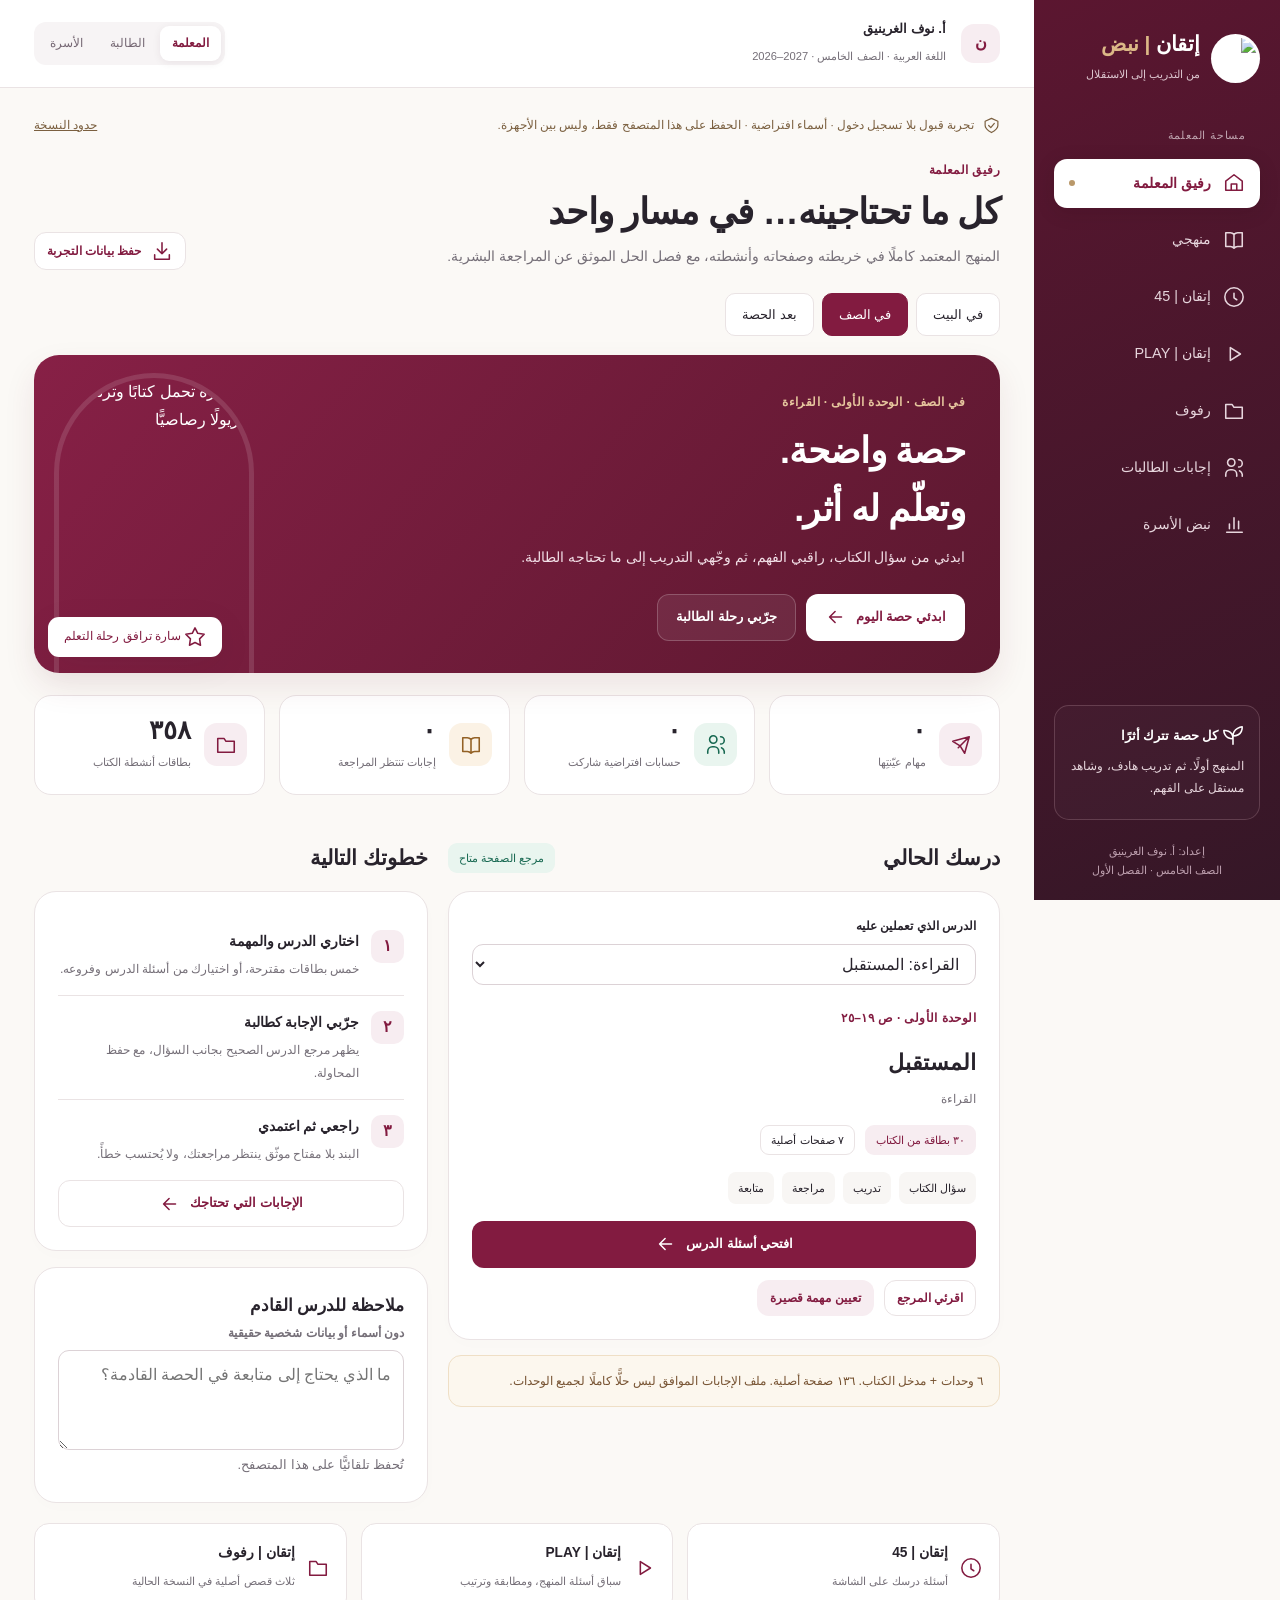
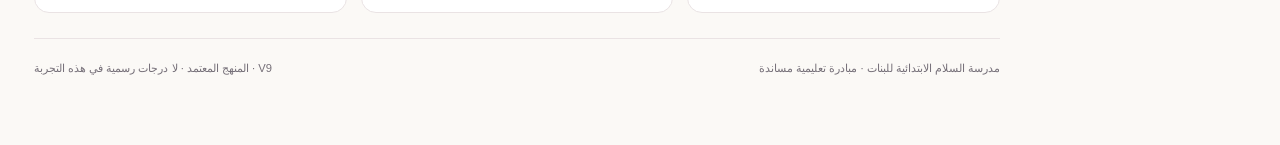
==== commit 6f0d55d7: "Add files via upload" ====
--- a/index.html
+++ b/index.html
@@ -1,34 +1,9 @@
 <!doctype html>
 <html lang="ar" dir="rtl">
 <head>
-  <meta charset="utf-8" />
-  <meta name="viewport" content="width=device-width, initial-scale=1" />
-  <meta name="theme-color" content="#8b1538" />
-  <meta name="description" content="إتقان | نبض — منصة تفاعلية لرفع التحصيل الأكاديمي في اللغة العربية للصف الخامس" />
-  <title>إتقان | نبض — V8.3 DEMO — NO LOGIN</title>
-  <link rel="stylesheet" href="styles-v8-3.css?v=8.3.0" />
+<meta charset="utf-8"><meta name="viewport" content="width=device-width, initial-scale=1"><meta name="theme-color" content="#671631"><meta name="robots" content="noindex,nofollow"><meta name="description" content="إتقان | نبض — رحلة تعلم عربية، من سؤال المنهج إلى الأداء المستقل. منهج الصف الخامس: النصوص والأنشطة ومراجع الصفحات، وتجربة تعليمية محلية.">
+<title>إتقان | نبض — رفيق المعلمة</title>
+<link rel="icon" href="assets/school.webp"><link rel="stylesheet" href="styles.css">
+<script defer src="src/data.js"></script><script defer src="src/core.js"></script><script defer src="src/app.js"></script>
 </head>
-<body>
-  <div class="app-shell">
-    <header class="topbar">
-      <button class="brand" id="brandHome" type="button" aria-label="العودة للرئيسية">
-        <img src="[data-uri]" alt="شعار مدرسة السلام الابتدائية للبنات" />
-        <span><strong>إتقان | نبض</strong><small>من التدريب إلى الاستقلال</small></span>
-      </button>
-      <div class="top-actions">
-        <span class="context" id="contextPill">الصف الخامس • الفصل الأول</span>
-        <button class="ghost-btn hidden" id="logoutBtn" type="button">تسجيل الخروج</button>
-      </div>
-    </header>
-
-    <main id="screenRoot" tabindex="-1"></main>
-
-    <footer class="footer">
-      <span>مدرسة السلام الابتدائية للبنات</span>
-      <span>إعداد: أ. نوف الغرينيق • المرحلة: الصف الخامس</span>
-    </footer>
-  </div>
-  <div class="toast" id="toast" role="status" aria-live="polite"></div>
-  <script src="app-v8-3.js?v=8.3.0"></script>
-</body>
-</html>
+<body><a class="skip" href="#main">انتقلي إلى المحتوى</a><div id="app"><div class="boot"><h1>إتقان | نبض</h1><p>جارٍ فتح مساحة التعلم…</p><noscript>يتطلب تشغيل المنصة تفعيل JavaScript في المتصفح.</noscript></div></div><div id="toast" role="status" aria-live="polite"></div><dialog id="modal"></dialog></body></html>
--- a/styles.css
+++ b/styles.css
@@ -0,0 +1,35 @@
+:root{--ink:#28232c;--muted:#756f78;--wine:#821b40;--wine2:#5b142e;--rose:#f7edf1;--gold:#b9986a;--cream:#fbf9f6;--line:#eae3e4;--paper:#fff;--green:#176851;--mint:#e9f5ef;--amber:#936125;--shadow:0 8px 35px #351a2710;--radius:22px}*{box-sizing:border-box}html{scroll-behavior:smooth}body{margin:0;background:var(--cream);color:var(--ink);font:16px/1.8 Tahoma,"Segoe UI",Arial,sans-serif}button,input,select,textarea{font:inherit}button,a,input,select,textarea{-webkit-tap-highlight-color:transparent}button{cursor:pointer}button:disabled{cursor:not-allowed;opacity:.5}button:focus-visible,a:focus-visible,input:focus-visible,textarea:focus-visible,select:focus-visible{outline:3px solid #ba9771;outline-offset:3px}button,a{touch-action:manipulation}h1,h2,h3,p{margin:0}h1{font-size:clamp(1.6rem,2.8vw,2.55rem);line-height:1.6;letter-spacing:-.7px}h2{font-size:1.3rem;line-height:1.65}h3{font-size:1.07rem;line-height:1.8}small,.small{font-size:.8rem;color:var(--muted)}a{color:inherit;text-decoration:none}svg{width:22px;height:22px;flex:none;vertical-align:middle}img{max-width:100%;height:auto;display:block}button{border:0;color:inherit}p,span,h1,h2,h3,button,label{overflow-wrap:break-word}input,select,textarea{max-width:100%}bdi,.ltr{direction:ltr;unicode-bidi:isolate}.skip{position:fixed;inset-block-start:-100px;inset-inline-start:12px;background:#fff;padding:10px;z-index:100}.skip:focus{inset-block-start:10px}.boot{margin:12vh auto;text-align:center}.layout{display:grid;grid-template-columns:246px minmax(0,1fr);min-height:100vh}.sidebar{position:sticky;top:0;align-self:start;height:100dvh;display:flex;flex-direction:column;background:linear-gradient(155deg,#5b1630,#351727);color:#fff;padding:29px 20px 20px;overflow:auto}.brand{display:flex;align-items:center;gap:11px}.brand img{width:49px;height:49px;border-radius:50%;background:white;padding:3px;object-fit:contain}.brand strong{display:block;font-size:1.3rem;line-height:1.45}.brand small{color:#ddc6cf;font-size:.68rem}.side-label{color:#bfa4af;font-size:.68rem;margin:38px 14px 13px;letter-spacing:.8px}.nav{display:grid;gap:7px}.nav a{display:flex;gap:12px;align-items:center;padding:12px 15px;border-radius:13px;color:#e7d6dd;font-size:.9rem}.nav a:hover{background:#ffffff10}.nav a.active{background:#fff;color:var(--wine);font-weight:bold;box-shadow:0 4px 20px #1f051320}.nav .nav-dot{margin-inline-start:auto;width:6px;height:6px;border-radius:50%;background:var(--gold)}.side-bottom{margin-top:auto;padding-top:28px}.side-note{border:1px solid #b28c994f;padding:15px;border-radius:15px;background:#ffffff06}.side-note p{font-size:.77rem;color:#e7d6dd;margin:5px 0}.side-sign{font-size:.66rem;text-align:center;color:#bd9fae;margin-top:22px}.stage{min-width:0}.topbar{background:#fff;display:flex;align-items:center;justify-content:space-between;gap:14px;padding:17px 34px;border-bottom:1px solid var(--line);flex-wrap:wrap}.context{display:flex;gap:15px;align-items:center}.context .avatar{width:39px;height:39px;display:grid;place-items:center;background:var(--rose);border-radius:13px;color:var(--wine);font-weight:bold}.context strong{display:block;font-size:.84rem}.context small{font-size:.7rem}.mode-switch{display:flex;gap:3px;padding:4px;background:#f7f4f5;border-radius:12px;flex-wrap:wrap}.mode-switch button{background:transparent;border-radius:9px;padding:6px 12px;font-size:.77rem;color:#756773}.mode-switch .active{background:#fff;color:var(--wine);box-shadow:0 2px 8px #34122e12;font-weight:bold}.workspace{max-width:1450px;margin:0 auto;padding:26px 34px 48px;min-width:0}.demo-banner{display:flex;gap:9px;align-items:flex-start;font-size:.73rem;color:#7b6040;margin-bottom:20px;line-height:1.8}.demo-banner svg{width:17px;height:17px;margin-top:3px}.demo-banner a{margin-inline-start:auto;white-space:nowrap;text-decoration:underline}.page-heading{display:flex;align-items:flex-end;justify-content:space-between;gap:15px;margin-bottom:23px;flex-wrap:wrap}.page-heading p{color:var(--muted);font-size:.85rem;margin-top:4px}.eyebrow{font-size:.75rem;letter-spacing:.4px;color:var(--wine);font-weight:bold}.section-title{display:flex;gap:12px;justify-content:space-between;align-items:center;margin:24px 0 16px;flex-wrap:wrap}.section-title a,.text-link{font-size:.8rem;color:var(--wine);font-weight:bold;cursor:pointer}.hero{display:grid;grid-template-columns:minmax(0,1fr) 240px;background:linear-gradient(130deg,#872046,#5b182f);color:#fff;border-radius:25px;box-shadow:0 14px 32px #65213918;min-height:278px;position:relative}.hero-copy{padding:32px 35px}.hero .eyebrow{color:#e6c69e}.hero h1{font-size:clamp(1.7rem,2.8vw,2.4rem);margin:8px 0}.hero p{font-size:.86rem;color:#f2dfe7;max-width:575px}.hero .row{margin-top:23px}.hero-art{position:relative;min-height:260px;align-self:stretch;padding:18px 20px 0}.hero-art img{width:100%;height:100%;max-height:303px;object-fit:cover;object-position:center 24%;border-radius:120px 120px 0 0;border:5px solid #ffffff20;border-bottom:0}.hero-badge{position:absolute;bottom:16px;left:14px;background:#fff;color:var(--wine);padding:9px 16px;border-radius:11px;font-size:.75rem;box-shadow:var(--shadow)}.row{display:flex;gap:10px;align-items:center;flex-wrap:wrap}.btn{display:inline-flex;align-items:center;justify-content:center;gap:9px;padding:11px 18px;border-radius:12px;background:var(--wine);color:#fff;font-weight:bold;font-size:.84rem;min-height:44px;line-height:1.7;border:1px solid transparent;transition:transform .15s,background .15s;text-align:center}.btn:hover{transform:translateY(-1px);background:#681735}.btn.secondary{background:#fff;border-color:var(--line);color:var(--wine)}.btn.secondary:hover{background:var(--rose)}.btn.soft{background:var(--rose);color:var(--wine)}.btn.light{background:#fff;color:var(--wine)}.btn.ghost{background:#ffffff12;border-color:#ffffff35;color:white}.btn.small{padding:7px 12px;min-height:35px;font-size:.73rem}.btn.danger{background:#a52b39}.icon-btn{border-radius:10px;background:var(--rose);padding:8px;display:grid;place-items:center;min-width:40px;min-height:40px;color:var(--wine)}.kpis{display:grid;grid-template-columns:repeat(4,minmax(0,1fr));gap:14px;margin:22px 0}.kpi{display:flex;gap:13px;align-items:center;border:1px solid var(--line);background:#fff;border-radius:17px;padding:18px 17px}.kpi .icon-wrap{width:43px;height:43px;border-radius:13px;display:grid;place-items:center;background:var(--rose);color:var(--wine);flex:none}.kpi:nth-child(2) .icon-wrap{background:var(--mint);color:var(--green)}.kpi:nth-child(3) .icon-wrap{background:#fbf2e5;color:var(--amber)}.kpi b{font-size:1.6rem;line-height:1.3;display:block}.kpi small{font-size:.7rem}.two-col{display:grid;grid-template-columns:minmax(0,1.4fr) minmax(260px,1fr);gap:20px}.three-col{display:grid;grid-template-columns:repeat(3,minmax(0,1fr));gap:18px}.panel{background:#fff;border:1px solid var(--line);border-radius:var(--radius);padding:23px;min-width:0;box-shadow:0 4px 20px #30142103}.panel.flush{padding:0}.lesson-cover{height:122px;object-fit:cover;width:100%;border-radius:21px 21px 0 0}.panel-body{padding:22px}.lesson-title{display:flex;gap:16px;align-items:center;margin:12px 0}.lesson-title b{display:block;font-size:1.4rem}.lesson-title small{font-size:.77rem}.pill{display:inline-flex;align-items:center;gap:6px;border:1px solid var(--line);background:#fff;padding:4px 10px;border-radius:9px;font-size:.7rem;line-height:1.8}.pill.wine{border-color:transparent;background:var(--rose);color:var(--wine)}.pill.green{background:var(--mint);border-color:transparent;color:var(--green)}.pill.gold{background:#fcf3e5;border-color:transparent;color:#795027}.pill svg{width:15px;height:15px}.journey{display:flex;gap:8px;flex-wrap:wrap;margin:17px 0}.journey span{border-radius:8px;padding:6px 10px;background:#f8f6f4;font-size:.7rem}.mini-list{display:grid;gap:0}.mini-item{display:flex;gap:12px;padding:15px 0;border-bottom:1px solid var(--line);align-items:flex-start}.mini-item:last-child{border:0}.mini-item .number{border-radius:10px;background:var(--rose);color:var(--wine);width:33px;height:33px;display:grid;place-items:center;font-weight:bold;flex:none}.mini-item p{font-size:.78rem;color:var(--muted);margin-top:3px}.mini-item h3{font-size:.86rem}.footnote{border-top:1px solid var(--line);font-size:.7rem;color:var(--muted);padding:19px 0;margin-top:25px;display:flex;justify-content:space-between;gap:15px;flex-wrap:wrap}.empty{padding:32px 22px;text-align:center;background:#fcfaf8;border:1px dashed #dbcbd0;border-radius:16px}.empty svg{color:var(--gold);width:32px;height:32px;margin-bottom:8px}.empty p{font-size:.83rem;max-width:570px;margin:8px auto 15px;color:var(--muted)}.filters{display:flex;gap:13px;flex-wrap:wrap;padding:18px;background:white;border:1px solid var(--line);border-radius:17px;margin:18px 0}.field{display:grid;gap:6px;flex:1;min-width:150px}.field label{font-size:.78rem;font-weight:bold}.field input,.field select,.field textarea,select.control{width:100%;padding:10px 12px;line-height:1.8;border:1px solid #dcd2d6;border-radius:11px;background:#fff;color:var(--ink)}.field textarea{resize:vertical;min-height:100px}.unit-tabs,.tabs{display:flex;gap:8px;flex-wrap:wrap;margin:19px 0}.unit-tabs button,.tabs button{padding:9px 16px;border:1px solid var(--line);background:white;border-radius:10px;font-size:.8rem}.unit-tabs button.active,.tabs button.active{color:#fff;background:var(--wine);border-color:var(--wine)}.lesson-grid{display:grid;gap:13px}.lesson-row{display:flex;align-items:center;gap:15px;padding:20px;border:1px solid var(--line);border-radius:15px;background:#fff}.lesson-row>div:nth-child(2){flex:1}.lesson-row h3{font-size:.94rem}.lesson-row .number{background:var(--rose);color:var(--wine);padding:10px;border-radius:11px;font-size:.85rem}.lesson-row small{font-size:.72rem}.question-list{display:grid;gap:14px}.question-card{border:1px solid var(--line);border-radius:16px;padding:20px;background:#fff}.question-card .qhead{display:flex;justify-content:space-between;gap:10px;align-items:flex-start;flex-wrap:wrap;margin-bottom:12px}.question-card h3{font-size:.95rem}.question-card details{margin-top:12px;font-size:.8rem;background:#faf7f7;border-radius:10px;padding:10px 14px}.question-card summary{cursor:pointer;color:var(--wine);font-weight:bold}.question-card details p{margin-top:8px}.check{display:flex;align-items:flex-start;gap:9px;font-size:.78rem}.check input{width:18px;height:18px;accent-color:var(--wine);margin-top:3px}.muted{color:var(--muted)}.notice{padding:14px 16px;border:1px solid #efdfc6;border-radius:13px;background:#fcf7ee;color:#765231;font-size:.78rem;margin:15px 0}.notice.success{background:var(--mint);border-color:#cde7dc;color:var(--green)}.notice.error{background:#fff1f0;border-color:#eed0ce;color:#98352e}.book-layout{display:grid;grid-template-columns:minmax(0,1fr) minmax(0,1fr);gap:22px;align-items:start}.reading-pane{background:#fff;border:1px solid var(--line);padding:24px;border-radius:20px}.reading-pane .story-text p{font-size:var(--reading-font,1rem);line-height:2.5;margin:14px 0}.reading-pane .story-text p.focused{background:#fff5d9;border-inline-start:3px solid #bc9965;padding:10px 15px;border-radius:7px}.reading-tools{display:flex;justify-content:space-between;align-items:center;border-bottom:1px solid var(--line);padding-bottom:14px;margin-bottom:12px;gap:10px}.reading-tools button{background:#f7f3f4;border-radius:7px;padding:6px 12px;font-weight:bold}.progress{height:7px;border-radius:10px;background:#ece6e8;margin:14px 0}.progress>span{display:block;height:100%;border-radius:10px;background:var(--wine);transition:width .25s}.quiz-panel{padding:27px;background:#fff;border:1px solid var(--line);border-radius:20px}.quiz-panel h2{font-size:1.2rem;margin:22px 0;line-height:1.9}.choice-grid{display:grid;gap:10px}.choice{display:flex;align-items:center;gap:13px;width:100%;background:#fff;border:1px solid #ddd5d9;border-radius:12px;padding:14px;text-align:right;font-size:.94rem;min-height:55px}.choice .letter{display:grid;place-items:center;width:32px;height:32px;border-radius:9px;background:#f5f1f2;flex:none;color:var(--wine)}.choice.selected{background:#fcf2f6;border-color:var(--wine)}.choice.correct{background:var(--mint);border-color:#72a88b}.choice.wrong{background:#fff5f2;border-color:#d29c8c}.quiz-actions{margin-top:20px;display:flex;gap:10px;flex-wrap:wrap}.quiz-progress-text{font-size:.78rem;color:var(--muted);display:flex;justify-content:space-between;gap:10px}.quiz-pagination{display:flex;gap:6px;flex-wrap:wrap;margin-top:24px}.quiz-pagination button{width:32px;height:32px;border-radius:8px;background:#f2eced;font-size:.77rem}.quiz-pagination button.active{background:var(--wine);color:#fff}.assignment-card{display:flex;justify-content:space-between;gap:15px;align-items:center;border:1px solid var(--line);background:white;padding:22px;border-radius:17px;margin-bottom:12px}.assignment-card h3{margin:6px 0}.assignment-card small{font-size:.75rem}.story-card{background:#fff;border:1px solid var(--line);border-radius:20px;padding:12px;display:flex;flex-direction:column;box-shadow:var(--shadow)}.book-cover{padding:28px 18px;border-radius:13px;text-align:center;min-height:202px;display:flex;flex-direction:column;justify-content:space-between;background:linear-gradient(155deg,#e7f0df,#cadcb8);color:#244b37;position:relative;border-right:8px solid #47654d}.book-cover.two{background:linear-gradient(155deg,#f9ece0,#e9d0b7);color:#6c4730;border-color:#ad8059}.book-cover.three{background:linear-gradient(155deg,#efe4f0,#d6c5dd);color:#583e64;border-color:#85618e}.book-cover svg{width:57px;height:57px;margin:12px auto;stroke-width:1}.book-cover h3{font-size:1.17rem;line-height:1.7}.book-cover small{color:inherit;opacity:.8;font-size:.7rem}.book-info{padding:17px 10px 8px;flex:1;display:flex;flex-direction:column;gap:12px}.book-info .btn{margin-top:auto}.timeline{display:grid;grid-template-columns:repeat(6,minmax(0,1fr));gap:7px;margin:22px 0}.time-slot{background:white;border:1px solid var(--line);padding:12px 7px;border-radius:12px;text-align:center;font-size:.68rem}.time-slot b{display:block;font-size:1.07rem;color:var(--wine)}.time-slot.active{border-color:var(--wine);background:var(--rose)}.timer{font-size:clamp(2.5rem,6vw,5rem);font-weight:bold;color:var(--wine);line-height:1.3;font-variant-numeric:tabular-nums;direction:ltr}.timer-controls{display:flex;justify-content:center;gap:10px;margin:18px 0}.observation-grid{display:grid;gap:12px}.observation-row{display:flex;align-items:center;justify-content:space-between;gap:10px;padding:12px;border:1px solid var(--line);border-radius:12px;flex-wrap:wrap}.game-card{padding:25px;border-radius:20px;background:#fff;border:1px solid var(--line);display:flex;flex-direction:column;gap:13px}.game-icon{width:56px;height:56px;border-radius:17px;background:var(--rose);color:var(--wine);display:grid;place-items:center}.game-icon svg{width:31px;height:31px}.game-card p{font-size:.8rem;color:var(--muted)}.game-card .btn{margin-top:auto}.game-stage{background:linear-gradient(145deg,#64172f,#2e1c33);border-radius:24px;color:white;padding:27px}.game-stage h2{font-size:1.5rem}.game-stage .muted{color:#dec8d3}.game-stage .choice{color:var(--ink)}.game-stage .progress{background:#ffffff30}.game-stage .progress span{background:var(--gold)}.game-stage .notice{color:var(--ink)}.matching{display:grid;grid-template-columns:1fr 1fr;gap:15px;margin:24px 0}.matching>div{display:grid;gap:12px}.match-tile{padding:17px 12px;min-height:58px;border-radius:12px;background:#fff;color:var(--ink);border:2px solid transparent;text-align:center}.match-tile.selected{border-color:#dab278;background:#f9f0de}.match-tile.matched{background:#d8eee4;color:#26553d}.sort-list{display:grid;gap:10px;margin:23px 0}.sort-row{display:flex;gap:12px;align-items:center;color:var(--ink);background:#fff;border-radius:12px;padding:12px}.sort-row p{flex:1;font-size:.93rem}.race-tracks{display:grid;gap:16px;margin:20px 0}.race-track{padding:14px;border-radius:12px;background:#ffffff12}.race-track .progress span{background:#e8c685}.race-teams{display:flex;gap:10px;margin:16px 0}.race-teams button{border-radius:10px;background:#ffffff20;color:#fff;padding:9px 18px;border:1px solid #ffffff40}.race-teams button.active{background:#ead2ae;color:#472034}.review-answer{padding:16px;border-radius:12px;background:#f6f4f1;font-size:.94rem;white-space:pre-wrap;margin:15px 0}.grade-row{display:flex;gap:10px;flex-wrap:wrap}.report{background:white;border:1px solid var(--line);border-radius:24px;padding:32px;max-width:930px;margin:0 auto}.report-brand{display:flex;align-items:center;gap:15px;border-bottom:2px solid var(--wine);padding-bottom:19px;margin-bottom:24px}.report-brand img{width:55px}.report-brand small{display:block}.report h1{font-size:1.8rem}.report-table{width:100%;border-collapse:collapse;font-size:.86rem;margin:20px 0}.report-table th,.report-table td{padding:13px 10px;border-bottom:1px solid var(--line);text-align:right}.report-table th{color:var(--muted);font-size:.73rem;font-weight:normal;background:#faf6f7}.report p{font-size:.88rem}.report-stamp{display:inline-block;border:1px solid #c5af92;border-radius:9px;padding:5px 12px;color:#816139;font-size:.72rem;margin-top:20px}.report-note{font-size:.75rem!important;color:var(--muted);margin-top:18px}.stat-grid{display:grid;grid-template-columns:repeat(3,minmax(0,1fr));gap:12px;margin:23px 0}.stat-box{background:#f9f5f6;border-radius:14px;padding:17px}.stat-box b{display:block;font-size:1.5rem;color:var(--wine)}dialog{border:1px solid var(--line);border-radius:22px;background:white;color:var(--ink);max-width:min(720px,92vw);max-height:88dvh;overflow:auto;padding:0;box-shadow:0 30px 100px #1f0d3860}dialog::backdrop{background:#22121b88;backdrop-filter:blur(4px)}.modal-body{padding:27px}.modal-head{padding:18px 25px;border-bottom:1px solid var(--line);display:flex;align-items:center;justify-content:space-between;gap:15px}#toast{position:fixed;bottom:22px;left:50%;transform:translate(-50%,30px);opacity:0;pointer-events:none;background:#34212d;color:white;padding:12px 20px;border-radius:13px;max-width:90vw;z-index:200;font-size:.85rem;transition:.2s;box-shadow:var(--shadow)}#toast.show{opacity:1;transform:translate(-50%,0)}.screen-only{display:initial}.mobile-brand{display:none}.board-mode .sidebar,.board-mode .topbar,.board-mode .demo-banner,.board-mode .footnote{display:none}.board-mode .layout{display:block}.board-mode .workspace{max-width:1300px}.board-mode .quiz-panel h2{font-size:1.7rem}.board-mode .choice{font-size:1.25rem}.board-mode .book-layout{grid-template-columns:1fr}.board-mode .reading-pane{display:none}.board-mode .game-stage{min-height:80vh}.helper-strip{display:flex;justify-content:space-between;align-items:center;gap:14px;margin:20px 0;flex-wrap:wrap}.hr{height:1px;background:var(--line);margin:18px 0}.quick-buttons{display:grid;grid-template-columns:repeat(3,minmax(0,1fr));gap:14px;margin-top:20px}.quick-card{display:flex;align-items:center;gap:12px;border:1px solid var(--line);background:white;padding:17px;border-radius:15px;text-align:right}.quick-card svg{color:var(--wine)}.quick-card strong{display:block;font-size:.86rem}.quick-card small{font-size:.7rem}.nothing{color:var(--muted);font-size:.8rem}.menu-button{display:none}.form-stack{display:grid;gap:16px}.check-grid{display:grid;gap:9px;margin:13px 0}.report-summary-row{display:flex;gap:16px;align-items:center;padding:16px 0;border-bottom:1px solid var(--line);flex-wrap:wrap}.report-summary-row>div:first-child{flex:1}.dot{width:8px;height:8px;background:#388768;border-radius:50%;display:inline-block}.rounded-letter{width:43px;height:43px;border-radius:50%;background:#f7ecf0;color:var(--wine);display:grid;place-items:center;font-weight:bold;flex:none}.full-width{width:100%}
+@media(min-width:1600px){body{font-size:17px}.workspace{padding-top:35px}}@media(max-width:1150px){.layout{grid-template-columns:205px minmax(0,1fr)}.sidebar{padding:24px 14px}.brand strong{font-size:1.15rem}.brand img{width:39px;height:39px}.workspace{padding:22px}.topbar{padding:15px 22px}.hero{grid-template-columns:minmax(0,1fr) 195px}.hero-copy{padding:28px}.kpis{grid-template-columns:repeat(2,minmax(0,1fr))}.three-col{gap:12px}.two-col{grid-template-columns:minmax(0,1.2fr) minmax(230px,1fr)}.quick-buttons{gap:9px}.quick-card{padding:13px}.book-layout{grid-template-columns:1fr}.reading-pane .story-text{max-height:330px;overflow:auto}.timeline{grid-template-columns:repeat(3,minmax(0,1fr))}}
+@media(max-width:800px){.layout{display:block}.sidebar{position:static;height:auto;background:white;color:var(--wine);padding:0;border-bottom:1px solid var(--line)}.sidebar .brand,.side-label,.side-bottom{display:none}.nav{display:flex;flex-wrap:wrap;justify-content:center;gap:4px;padding:9px}.nav a{padding:8px 10px;border-radius:9px;font-size:.72rem;color:var(--muted);gap:6px}.nav a svg{width:17px;height:17px}.nav a.active{background:var(--rose);box-shadow:none}.nav .nav-dot{display:none}.topbar{padding:12px 18px;gap:9px}.workspace{padding:20px 18px 35px}.context strong{font-size:.77rem}.context small{font-size:.64rem}.context .avatar{display:none}.mode-switch button{padding:5px 8px;font-size:.7rem}.hero{grid-template-columns:minmax(0,1fr) 185px}.hero-copy{padding:24px}.hero h1{font-size:1.85rem}.hero p{font-size:.8rem}.hero-art{padding-inline:8px}.two-col{grid-template-columns:1fr}.three-col{grid-template-columns:repeat(2,minmax(0,1fr))}.quick-buttons{grid-template-columns:1fr}.timeline{grid-template-columns:repeat(3,minmax(0,1fr))}.report{padding:23px}.kpi{padding:15px}.game-stage{padding:20px}.demo-banner{font-size:.68rem}}
+@media(max-width:520px){.topbar{align-items:flex-start}.context{width:100%}.mode-switch{width:100%;justify-content:center}.mode-switch button{flex:1}.workspace{padding:17px 13px 32px}.hero{grid-template-columns:minmax(0,1fr) 116px;min-height:260px}.hero-copy{padding:21px 18px 22px 4px}.hero h1{font-size:1.55rem;line-height:1.6}.hero p{font-size:.75rem;line-height:1.95}.hero .eyebrow{font-size:.65rem}.hero .btn{font-size:.7rem;padding:9px 12px;min-height:38px}.hero .row{gap:6px;margin-top:16px}.hero-art{padding-top:33px;padding-inline:3px 10px;min-height:100%}.hero-art img{max-height:100%;border-width:3px;object-position:47% 20%;border-radius:80px 80px 18px 18px}.hero-badge{display:none}.kpis{gap:9px}.kpi{padding:13px 10px;gap:9px}.kpi .icon-wrap{width:33px;height:33px;border-radius:10px}.kpi .icon-wrap svg{width:19px}.kpi b{font-size:1.35rem}.kpi small{font-size:.64rem}.panel{padding:19px}.panel.flush{padding:0}.page-heading{margin-bottom:17px}.page-heading h1{font-size:1.5rem}.page-heading p{font-size:.78rem}.section-title{margin:20px 0 12px}.section-title h2{font-size:1.1rem}.three-col{grid-template-columns:1fr}.lesson-row{padding:15px;flex-wrap:wrap}.lesson-row .btn{width:100%}.assignment-card{flex-wrap:wrap;padding:17px}.assignment-card .btn{width:100%}.quiz-panel{padding:19px}.quiz-panel h2{font-size:1.12rem}.reading-pane{padding:19px}.quiz-actions .btn{flex:1}.stat-grid{gap:7px}.stat-box{padding:12px 8px}.stat-box b{font-size:1.25rem}.stat-box small{font-size:.65rem}.report{padding:18px}.report-table{font-size:.73rem}.report-table th,.report-table td{padding:10px 5px}.demo-banner a{white-space:normal}.game-stage h2{font-size:1.2rem}.matching{gap:8px}.match-tile{padding:12px 8px;font-size:.85rem}.sort-row{padding:10px;gap:7px}.sort-row p{font-size:.84rem}.question-card{padding:16px}.nav a{font-size:.66rem;padding:7px 8px}.nav a svg{width:16px}.timeline .time-slot{font-size:.65rem}.book-cover{min-height:205px}}
+@media(prefers-reduced-motion:reduce){html{scroll-behavior:auto}*,*::before,*::after{transition:none!important;animation:none!important}}@media print{body{background:white;font-size:11pt}.sidebar,.topbar,.demo-banner,.page-heading,.screen-only,.footnote,.skip,#toast,.btn,.no-print{display:none!important}.layout{display:block}.workspace{padding:0;max-width:none}.report{border:0;padding:0;max-width:none;box-shadow:none}.report-table{font-size:10pt}.report-brand{break-after:avoid}.stat-box,.report-table tr,.notice{break-inside:avoid}dialog{display:none}@page{size:A4;margin:14mm}}
+/* Curriculum extension: source text wraps; original page images are separate references. */
+.question-text{white-space:pre-line;overflow-wrap:anywhere;word-break:normal;line-height:1.95;max-width:100%;}
+.question-card h3.question-text{font-size:1.1rem;margin:12px 0;}
+.source-options{display:grid;grid-template-columns:repeat(2,minmax(0,1fr));gap:9px;margin:14px 0;}
+.source-options>span{padding:10px 14px;background:#f8f4f2;border:1px solid #e9e0e3;border-radius:10px;line-height:1.9;overflow-wrap:anywhere;}
+.source-options b{color:#77183a;margin-inline-end:6px;}
+.source-section{display:flex;justify-content:space-between;align-items:center;flex-wrap:wrap;gap:10px;margin:30px 0 2px;padding-block-end:12px;border-bottom:1px solid #e5d9de;}
+.source-section h2{font-size:1.1rem;}
+.source-number{display:block;margin-top:8px;}
+.source-buttons,.page-links{display:flex;flex-wrap:wrap;align-items:center;gap:8px;margin:14px 0;}
+.source-toolbar{display:flex;gap:12px;align-items:center;flex-wrap:wrap;padding-bottom:14px;}
+.source-page-image,.source-inline-image{display:block;width:100%;height:auto;max-width:100%;object-fit:contain;border:1px solid #e8e0e3;border-radius:10px;margin:16px 0;}
+.source-page-image{background:white;}
+.source-inline-image{display:block;}
+.source-page-image:focus{outline:2px solid #8b1538;}
+.lesson-selector{margin-bottom:18px;}
+.lesson-selector select{width:100%;max-width:100%;}
+.lesson-row>div{min-width:0;}
+.media-warning{color:#86612e;margin-top:5px;}
+.class-question-nav{display:flex;gap:8px;margin:12px 0;}
+.class-question{font-size:1.35rem;margin:22px 0;}
+.story-text p{white-space:pre-line;line-height:2.1;}
+.poem-text{text-align:center;}
+.game-stage .source-buttons .btn{background:#fff7f0;color:#562139;border-color:#ddc9b3;}
+.game-stage details{color:inherit;margin-top:14px;}
+.game-source-label{color:#efdae3;}
+.game-stage .notice{color:#43283b;background:#fff8ed;}
+.kpi small{line-height:1.7;}
+@media(max-width:640px){.source-options{grid-template-columns:1fr;}.source-toolbar{align-items:flex-start;}.class-question{font-size:1.1rem;}.source-section{margin-top:22px;}.page-links .btn{padding:6px 10px;}.helper-strip>.row{width:100%;}.helper-strip>.row .btn{flex:1 1 auto;}}
+@media print{.source-toolbar,.source-buttons,.page-links,.lesson-selector{display:none!important;}.question-card{break-inside:avoid;}.question-text{color:#111;}}
